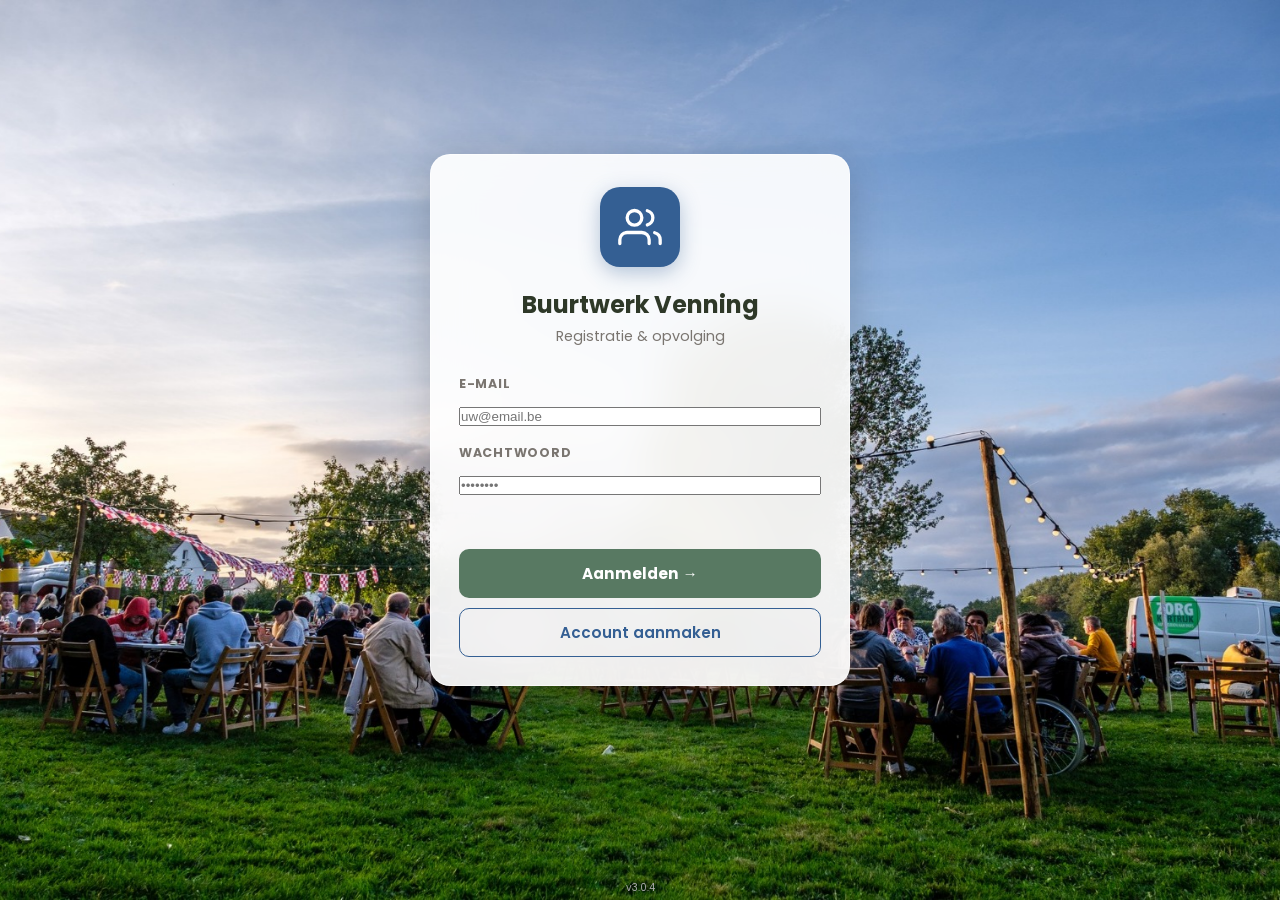
==== index.html @ 3f86feec "v3.0.4: recente acties module-subtitel correct Bugfix renderColStart: module-kaarten toonden ten onr" ====
<!DOCTYPE html>
<html lang="nl">
<head>
<meta charset="UTF-8">
<meta name="viewport" content="width=device-width, initial-scale=1.0, maximum-scale=1.0, user-scalable=no">
<meta name="mobile-web-app-capable" content="yes">
<meta name="apple-mobile-web-app-capable" content="yes">
<meta name="apple-mobile-web-app-status-bar-style" content="black-translucent">
<meta name="apple-mobile-web-app-title" content="Buurtwerk">
<meta name="theme-color" content="#4a7c59">
<meta http-equiv="Pragma" content="no-cache">
<meta http-equiv="Cache-Control" content="no-cache, no-store, must-revalidate">
<meta http-equiv="Expires" content="0">
<title>Buurtwerk Venning</title>
<link href="https://fonts.googleapis.com/css2?family=Poppins:wght@300;400;500;600;700;800&display=swap" rel="stylesheet">
<script src="https://unpkg.com/lucide@latest/dist/umd/lucide.min.js"></script>
<link rel="manifest" href="manifest.json">
<link rel="icon" type="image/svg+xml" href="icon.svg">
<link rel="apple-touch-icon" sizes="180x180" href="icon.svg">
<link rel="stylesheet" href="style.css?v=3.0.4">
<script src="https://cdnjs.cloudflare.com/ajax/libs/jspdf/2.5.1/jspdf.umd.min.js"></script>
<script src="https://cdnjs.cloudflare.com/ajax/libs/html2canvas/1.4.1/html2canvas.min.js"></script>
<script src="https://unpkg.com/xlsx/dist/xlsx.full.min.js"></script>
<!-- Firebase -->
<script src="https://www.gstatic.com/firebasejs/9.22.2/firebase-app-compat.js"></script>
<script src="https://www.gstatic.com/firebasejs/9.22.2/firebase-auth-compat.js"></script>
<script src="https://www.gstatic.com/firebasejs/9.22.2/firebase-firestore-compat.js"></script>
<script src="https://www.gstatic.com/firebasejs/9.22.2/firebase-storage-compat.js"></script>
</head>
<body>

<div class="bg-foto" aria-hidden="true"></div>

<!-- ══════════════════════════════════════════
     TOAST
══════════════════════════════════════════ -->
<div class="toast" id="toast"></div>

<!-- LIGHTBOX -->
<div id="lightbox" onclick="App.closeLightbox()" style="display:none;position:fixed;inset:0;background:rgba(0,0,0,0.88);z-index:9999;align-items:center;justify-content:center;cursor:zoom-out;padding:16px">
  <img id="lightbox-img" src="" alt="Bewijs" style="max-width:94vw;max-height:90vh;border-radius:10px;box-shadow:0 8px 40px rgba(0,0,0,0.6);object-fit:contain">
  <button onclick="App.closeLightbox()" style="position:absolute;top:16px;right:20px;background:rgba(255,255,255,0.15);border:none;color:#fff;font-size:1.6rem;cursor:pointer;border-radius:50%;width:40px;height:40px;line-height:1">✕</button>
</div>

<!-- ══════════════════════════════════════════
     LOGIN PAGINA
══════════════════════════════════════════ -->
<div class="pagina actief" id="pg-login">
  <div class="login-wrap">
    <div class="login-kaart">
      <div class="login-logo-wrap">
        <svg xmlns="http://www.w3.org/2000/svg" width="44" height="44" viewBox="0 0 24 24" fill="none"
             stroke="currentColor" stroke-width="1.8" stroke-linecap="round" stroke-linejoin="round">
          <path d="M17 21v-2a4 4 0 0 0-4-4H5a4 4 0 0 0-4 4v2"/>
          <circle cx="9" cy="7" r="4"/>
          <path d="M23 21v-2a4 4 0 0 0-3-3.87"/>
          <path d="M16 3.13a4 4 0 0 1 0 7.75"/>
        </svg>
      </div>
      <h1>Buurtwerk Venning</h1>
      <p class="login-sub">Registratie &amp; opvolging</p>

      <div class="vraag login-veld" style="text-align:left">
        <div class="vraag-label">E-mail</div>
        <input type="email" id="login-email" placeholder="uw@email.be" autocomplete="email">
      </div>
      <div class="vraag login-veld" style="text-align:left">
        <div class="vraag-label">Wachtwoord</div>
        <input type="password" id="login-ww" placeholder="••••••••" autocomplete="current-password"
               onkeydown="if(event.key==='Enter') Auth.inloggen()">
      </div>
      <div id="login-fout" class="login-fout"></div>
      <button class="btn-volgende login-btn" onclick="Auth.inloggen()">Aanmelden →</button>
      <button class="login-btn-reg" onclick="Auth.registreren()">Account aanmaken</button>
    </div>
  </div>
</div>

<!-- ══════════════════════════════════════════
     1. STARTPAGINA
══════════════════════════════════════════ -->
<div class="pagina" id="pg-start">
  <div class="start-wrap">
    <div class="start-header">
      <img src="logo app/logo app.jpg" alt="Buurtwerk Venning" class="start-logo">
      <h1>Buurtwerk Venning</h1>
      <p>Registratie &amp; opvolging</p>
      <button class="uitlog-btn" onclick="Auth.uitloggen()">↩ Afmelden</button>
    </div>

    <div class="start-keuzes">
      <div class="start-kaart" onclick="App.nav('pg-individueel-start')">
        <div class="start-kaart-icon"><i data-lucide="user-plus"></i></div>
        <h2>Individueel</h2>
        <p>Persoon registreren of actie loggen</p>
      </div>
      <div class="start-kaart blauw" onclick="App.nav('pg-collectief-start')">
        <div class="start-kaart-icon"><i data-lucide="users"></i></div>
        <h2>Collectief</h2>
        <p>Collectieve actie &amp; modules</p>
      </div>
      <div class="start-kaart paars" onclick="App.nav('pg-jaarplan')">
        <div class="start-kaart-icon"><i data-lucide="bar-chart-2"></i></div>
        <h2>Rapporten</h2>
        <p>Overzichten &amp; beheer</p>
      </div>
      <div class="start-kaart oranje" onclick="App.nav('pg-dashboard')">
        <div class="start-kaart-icon"><i data-lucide="layout-dashboard"></i></div>
        <h2>Dashboard</h2>
        <p>Beleidsinzichten &amp; analyses</p>
      </div>
    </div>

    <div class="start-sectie-titel">Recente activiteiten</div>
    <div id="start-recente" style="max-height:60vh;overflow-y:auto;padding-right:4px"></div>
  </div>
</div>

<!-- ══════════════════════════════════════════
     2A. INDIVIDUEEL — START
══════════════════════════════════════════ -->
<div class="pagina" id="pg-individueel-start">
  <div class="start-wrap sectie-ind">
    <div class="start-header">
      <div class="start-icon"><i data-lucide="user-plus"></i></div>
      <h1>Individueel</h1>
      <p>Persoon of actie registreren</p>
    </div>

    <div class="start-keuzes" style="grid-template-columns:1fr 1fr;max-width:480px">
      <div class="start-kaart" onclick="App.nav('pg-persoon-wiz')">
        <div class="start-kaart-icon"><i data-lucide="user-plus"></i></div>
        <h2>Persoon</h2>
        <p>Nieuwe persoon registreren</p>
      </div>
      <div class="start-kaart" onclick="App.nav('pg-ind-actie-wiz')">
        <div class="start-kaart-icon"><i data-lucide="zap"></i></div>
        <h2>Actie</h2>
        <p>Individuele actie loggen</p>
      </div>
    </div>

    <div class="actie-rij">
      <button onclick="App.nav('pg-start')">← Terug</button>
    </div>

    <div class="start-sectie-titel" style="margin-top:32px">Recente personen en acties</div>
    <div id="ind-recente-personen"></div>
  </div>
</div>

<!-- ══════════════════════════════════════════
     2B. PERSOON REGISTREREN — WIZARD
══════════════════════════════════════════ -->
<div class="pagina" id="pg-persoon-wiz">
  <div class="wizard-wrap sectie-ind">
    <div class="terug-link">
      <button onclick="App.nav('pg-individueel-start')">← Individueel</button>
    </div>
    <div class="wiz-header">
      <div class="wiz-sectie-icon"><i data-lucide="user-plus"></i></div>
      <h1>Persoon registreren</h1>
      <p>Vul de gegevens in van de nieuwe persoon</p>
    </div>

    <!-- Stappen -->
    <div class="voortgang" id="per-voortgang">
      <div class="stap-indicator actief" id="per-stap-1">
        <div class="stap-cirkel">1</div>
        <div class="stap-naam">Basis</div>
      </div>
      <div class="stap-indicator" id="per-stap-2">
        <div class="stap-cirkel">2</div>
        <div class="stap-naam">Situatie</div>
      </div>
      <div class="stap-indicator" id="per-stap-3">
        <div class="stap-cirkel">3</div>
        <div class="stap-naam">Contact</div>
      </div>
    </div>

    <!-- Stap 1: Basisgegevens -->
    <div class="kaart" id="per-s1">
      <div class="kaart-titel">Basisgegevens</div>
      <div class="kaart-sub">Naam en adres van de persoon</div>

      <div class="vraag">
        <div class="vraag-label">Voornaam <span class="verplicht">*</span></div>
        <input type="text" id="per-voornaam" placeholder="Voornaam" autocapitalize="words">
      </div>
      <div class="vraag">
        <div class="vraag-label">Familienaam <span class="verplicht">*</span></div>
        <input type="text" id="per-familienaam" placeholder="Familienaam" autocapitalize="words">
      </div>
      <div class="vraag">
        <div class="vraag-label">Adres</div>
        <input type="text" id="per-adres" placeholder="Straat en huisnummer">
      </div>
      <div class="twee-kolommen">
        <div class="vraag">
          <div class="vraag-label">Postcode</div>
          <input type="text" id="per-postcode" placeholder="8500">
        </div>
        <div class="vraag">
          <div class="vraag-label">Gemeente</div>
          <input type="text" id="per-gemeente" placeholder="Kortrijk">
        </div>
      </div>

      <div class="vraag">
        <div class="vraag-label">Leeftijd</div>
        <div class="keuzes" id="per-leeftijd">
          <div class="keuze" onclick="App.enkeleKeuze(this,'per-leeftijd')">-18</div>
          <div class="keuze" onclick="App.enkeleKeuze(this,'per-leeftijd')">18-25</div>
          <div class="keuze" onclick="App.enkeleKeuze(this,'per-leeftijd')">26-40</div>
          <div class="keuze" onclick="App.enkeleKeuze(this,'per-leeftijd')">41-60</div>
          <div class="keuze" onclick="App.enkeleKeuze(this,'per-leeftijd')">61-80</div>
          <div class="keuze" onclick="App.enkeleKeuze(this,'per-leeftijd')">80+</div>
        </div>
      </div>

      <div class="navigatie">
        <span class="stap-teller">Stap 1 / 3</span>
        <button class="btn-volgende" onclick="App.perStap(2)">Verder →</button>
      </div>
    </div>

    <!-- Stap 2: Situatie -->
    <div class="kaart" id="per-s2" style="display:none">
      <div class="kaart-titel">Situatie</div>
      <div class="kaart-sub">Inkomen en woonsituatie</div>

      <div class="vraag">
        <div class="vraag-label">Inkomen</div>
        <div class="keuzes" id="per-inkomen">
          <div class="keuze" onclick="App.toggle(this)">Niet gekend</div>
          <div class="keuze" onclick="App.toggle(this)">Leefloon</div>
          <div class="keuze" onclick="App.toggle(this)">Geen inkomen</div>
          <div class="keuze" onclick="App.toggle(this)">Invaliditeit</div>
          <div class="keuze" onclick="App.toggle(this)">Werkloosheid</div>
          <div class="keuze" onclick="App.toggle(this)">Pensioen</div>
          <div class="keuze" onclick="App.toggle(this)">Arbeid</div>
          <div class="keuze" onclick="App.toggle(this)">Budgetbegeleiding</div>
        </div>
      </div>

      <div class="vraag">
        <div class="vraag-label">Huisvesting</div>
        <div class="keuzes" id="per-woon">
          <div class="keuze" onclick="App.toggle(this)">Dak/Thuisloos</div>
          <div class="keuze" onclick="App.toggle(this)">Woont bij ouders</div>
          <div class="keuze" onclick="App.toggle(this)">Huurt woning</div>
          <div class="keuze" onclick="App.toggle(this)">Huurt sociale woning</div>
          <div class="keuze" onclick="App.toggle(this)">Heeft woning</div>
          <div class="keuze" onclick="App.toggle(this)">Begeleid wonen</div>
          <div class="keuze" onclick="App.toggle(this)">Housing First</div>
          <div class="keuze" onclick="App.toggle(this)">Kracht.Wonen</div>
          <div class="keuze" onclick="App.toggle(this)">RCK</div>
          <div class="keuze" onclick="App.toggle(this)">Niet gekend</div>
        </div>
      </div>

      <div class="vraag">
        <div class="vraag-label">Woonsituatie</div>
        <div class="keuzes" id="per-woonsituatie">
          <div class="keuze" onclick="App.enkeleKeuze(this,'per-woonsituatie')">Alleenstaand</div>
          <div class="keuze" onclick="App.enkeleKeuze(this,'per-woonsituatie')">Samen</div>
          <div class="keuze" onclick="App.enkeleKeuze(this,'per-woonsituatie')">Gezin</div>
          <div class="keuze" onclick="App.enkeleKeuze(this,'per-woonsituatie')">Alleenstaand met kinderen</div>
        </div>
      </div>

      <div class="navigatie">
        <button class="btn-terug" onclick="App.perStap(1)">← Terug</button>
        <button class="btn-volgende" onclick="App.perStap(3)">Verder →</button>
      </div>
    </div>

    <!-- Stap 3: Contact -->
    <div class="kaart" id="per-s3" style="display:none">
      <div class="kaart-titel">Contact &amp; kennis</div>
      <div class="kaart-sub">Hoe is de persoon gekend?</div>

      <div class="vraag">
        <div class="vraag-label">Eerste contact</div>
        <div class="keuzes" id="per-eerste">
          <div class="keuze" onclick="App.enkeleKeuze(this,'per-eerste')">Vindplaatsgericht</div>
          <div class="keuze" onclick="App.enkeleKeuze(this,'per-eerste')">Via netwerk gast</div>
          <div class="keuze" onclick="App.enkeleKeuze(this,'per-eerste')">Via collega's</div>
          <div class="keuze" onclick="App.enkeleKeuze(this,'per-eerste')">Zelfaanmelding</div>
          <div class="keuze" onclick="App.enkeleKeuze(this,'per-eerste')">Via externe organisatie</div>
          <div class="keuze" onclick="App.enkeleKeuze(this,'per-eerste')">Geen idee meer</div>
        </div>
      </div>

      <div class="vraag">
        <div class="vraag-label">Type (meerdere mogelijk)</div>
        <div class="keuzes" id="per-type">
          <div class="keuze" onclick="App.toggle(this)">Sleutelfiguur</div>
          <div class="keuze" onclick="App.toggle(this)">Hulpvrager</div>
          <div class="keuze" onclick="App.toggle(this)">Vrijwilliger</div>
        </div>
      </div>

      <div class="vraag">
        <div class="vraag-label">Gekend bij</div>
        <div class="keuzes" id="per-gekend-bij">
          <div class="keuze" onclick="App.toggle(this)">MW</div>
          <div class="keuze" onclick="App.toggle(this)">SHW</div>
          <div class="keuze" onclick="App.toggle(this)">Woonzorg</div>
          <div class="keuze" onclick="App.toggle(this)">Brugfiguur</div>
        </div>
      </div>

      <div class="vraag">
        <div class="vraag-label">Notitie (optioneel)</div>
        <textarea id="per-notitie" placeholder="Extra opmerkingen…" autocapitalize="sentences"></textarea>
      </div>

      <div class="navigatie">
        <button class="btn-terug" onclick="App.perStap(2)">← Terug</button>
        <button class="btn-volgende opslaan" onclick="App.slaPerOp()">Opslaan ✓</button>
      </div>
    </div>
  </div>
</div>

<!-- ══════════════════════════════════════════
     2C. INDIVIDUELE ACTIE — WIZARD
══════════════════════════════════════════ -->
<div class="pagina" id="pg-ind-actie-wiz">
  <div class="wizard-wrap sectie-ind">
    <div class="terug-link">
      <button onclick="App.nav('pg-individueel-start')">← Individueel</button>
    </div>
    <div class="wiz-header">
      <div class="wiz-sectie-icon"><i data-lucide="user-plus"></i></div>
      <h1>Individuele actie</h1>
      <p>Log een contact of actie met een bewoner</p>
    </div>

    <div class="voortgang">
      <div class="stap-indicator actief" id="ia-stap-1">
        <div class="stap-cirkel">1</div>
        <div class="stap-naam">Persoon</div>
      </div>
      <div class="stap-indicator" id="ia-stap-2">
        <div class="stap-cirkel">2</div>
        <div class="stap-naam">Context</div>
      </div>
      <div class="stap-indicator" id="ia-stap-3">
        <div class="stap-cirkel">3</div>
        <div class="stap-naam">Methodiek</div>
      </div>
    </div>

    <!-- Stap 1: Persoon zoeken -->
    <div class="kaart" id="ia-s1">
      <div class="kaart-titel">Persoon selecteren</div>
      <div class="kaart-sub">Zoek de bewoner op naam</div>

      <div class="vraag">
        <div class="vraag-label">Zoek op naam</div>
        <div class="zoek-wrap">
          <span class="zoek-icon">🔍</span>
          <input type="text" id="ia-zoek" placeholder="Voornaam of familienaam…" oninput="App.zoekPersoon()" autocomplete="off">
        </div>
      </div>
      <div id="ia-zoek-resultaten"></div>
      <div id="ia-gekozen-persoon" style="display:none;margin-top:8px;padding:12px;background:var(--groen-licht);border-radius:10px;font-weight:700;color:var(--groen)"></div>

      <div style="margin-top:16px">
        <button class="toevoeg-btn" onclick="App.nav('pg-persoon-wiz')">➕ Nieuwe persoon registreren</button>
      </div>

      <div class="navigatie">
        <span class="stap-teller">Stap 1 / 3</span>
        <button class="btn-volgende blauw" onclick="App.iaStap(2)">Verder →</button>
      </div>
    </div>

    <!-- Stap 2: Context -->
    <div class="kaart" id="ia-s2" style="display:none">
      <div class="kaart-titel">Context</div>
      <div class="kaart-sub">Wanneer en waar vond het contact plaats?</div>

      <div class="vraag">
        <div class="vraag-label">Maand <span class="verplicht">*</span></div>
        <div class="keuzes" id="ia-maand">
          <div class="keuze" onclick="App.enkeleKeuze(this,'ia-maand')">Januari</div>
          <div class="keuze" onclick="App.enkeleKeuze(this,'ia-maand')">Februari</div>
          <div class="keuze" onclick="App.enkeleKeuze(this,'ia-maand')">Maart</div>
          <div class="keuze" onclick="App.enkeleKeuze(this,'ia-maand')">April</div>
          <div class="keuze" onclick="App.enkeleKeuze(this,'ia-maand')">Mei</div>
          <div class="keuze" onclick="App.enkeleKeuze(this,'ia-maand')">Juni</div>
          <div class="keuze" onclick="App.enkeleKeuze(this,'ia-maand')">Juli</div>
          <div class="keuze" onclick="App.enkeleKeuze(this,'ia-maand')">Augustus</div>
          <div class="keuze" onclick="App.enkeleKeuze(this,'ia-maand')">September</div>
          <div class="keuze" onclick="App.enkeleKeuze(this,'ia-maand')">Oktober</div>
          <div class="keuze" onclick="App.enkeleKeuze(this,'ia-maand')">November</div>
          <div class="keuze" onclick="App.enkeleKeuze(this,'ia-maand')">December</div>
        </div>
      </div>

      <div class="vraag">
        <div class="vraag-label">Jaar <span class="verplicht">*</span></div>
        <input type="number" id="ia-jaar" min="2020" max="2099" style="max-width:120px">
        <script>document.getElementById('ia-jaar').value = new Date().getFullYear();</script>
      </div>

      <div class="navigatie">
        <button class="btn-terug" onclick="App.iaStap(1)">← Terug</button>
        <button class="btn-volgende blauw" onclick="App.iaStap(3)">Verder →</button>
      </div>
    </div>

    <!-- Stap 3: Methodiek -->
    <div class="kaart" id="ia-s3" style="display:none">
      <div class="kaart-titel">Methodiek &amp; opvolging</div>
      <div class="kaart-sub">Wat werd gedaan en wat zijn de vervolgstappen?</div>

      <div class="vraag">
        <div class="vraag-label">Levensdomein</div>
        <div class="keuzes" id="ia-leven">

          <div class="keuze" onclick="App.toggle(this)">Financiën</div>
          <div class="keuze" onclick="App.toggle(this)">Juridisch</div>
          <div class="keuze" onclick="App.toggle(this)">Huisvesting</div>
          <div class="keuze" onclick="App.toggle(this)">Vrije tijd</div>
          <div class="keuze" onclick="App.toggle(this)">Fysieke gezondheid</div>
          <div class="keuze" onclick="App.toggle(this)">Tewerkstelling/opleiding</div>
          <div class="keuze" onclick="App.toggle(this)">Verslaving</div>
          <div class="keuze" onclick="App.toggle(this)">Psychisch welzijn</div>
          <div class="keuze" onclick="App.toggle(this)">Relationeel</div>
          <div class="keuze" onclick="App.toggle(this)">Sociaal-emotioneel</div>
          <div class="keuze" onclick="App.toggle(this)">Leefomgeving</div>
          <div class="keuze" onclick="App.toggle(this)">Andere</div>
        </div>
      </div>

      <div class="vraag">
        <div class="vraag-label">Vindplaats</div>
        <div class="keuzes" id="ia-vindplaats">
          <div class="keuze" onclick="App.toggle(this)">Bureau</div>
          <div class="keuze" onclick="App.toggle(this)">Horeca en Handel</div>
          <div class="keuze" onclick="App.toggle(this)">Publieke ruimte</div>
          <div class="keuze" onclick="App.toggle(this)">Sociaal ontmoetingspunt</div>
          <div class="keuze" onclick="App.toggle(this)">Thuis bij gast</div>
          <div class="keuze" onclick="App.toggle(this)">Thuis bij anderen</div>
          <div class="keuze" onclick="App.toggle(this)">Online/Telefoon</div>
          <div class="keuze" onclick="App.toggle(this)">Eigen organisatie</div>
          <div class="keuze" onclick="App.toggle(this)">Andere organisatie</div>
        </div>
      </div>

      <div class="vraag">
        <div class="vraag-label">Actie</div>
        <div class="keuzes" id="ia-methodiek">
          <div class="keuze" onclick="App.toggle(this)">Informeren</div>
          <div class="keuze" onclick="App.toggle(this)">Toeleiding</div>
          <div class="keuze" onclick="App.toggle(this)">Praktische begeleiding</div>
          <div class="keuze" onclick="App.toggle(this)">Probleemoplossend werken</div>
          <div class="keuze" onclick="App.toggle(this)">Begeleiding</div>
          <div class="keuze" onclick="App.toggle(this)">Actief luisteren</div>
          <div class="keuze" onclick="App.toggle(this)">Bemiddeling</div>
        </div>
      </div>

      <div class="vraag">
        <div class="vraag-label">Extra info (optioneel)</div>
        <textarea id="ia-extra" placeholder="Extra opmerkingen…" autocapitalize="sentences"></textarea>
      </div>

      <div class="vraag">
        <div class="vraag-label">Toegeleid naar</div>
        <div class="keuzes" id="ia-toeleiding">
          <div class="keuze" onclick="App.toggle(this)">OCMW</div>
          <div class="keuze" onclick="App.toggle(this)">CAW</div>
          <div class="keuze" onclick="App.toggle(this)">Justitie</div>
          <div class="keuze" onclick="App.toggle(this)">Ziekenhuis</div>
          <div class="keuze" onclick="App.toggle(this)">VDAB</div>
          <div class="keuze" onclick="App.toggle(this)">Sociaal-artistiek project</div>
          <div class="keuze" onclick="App.toggle(this)">MSOC</div>
          <div class="keuze" onclick="App.toggle(this)">Huisarts/Psycholoog</div>
          <div class="keuze" onclick="App.toggle(this)">Advocaat</div>
          <div class="keuze" onclick="App.toggle(this)">Stadsdiensten</div>
          <div class="keuze" onclick="App.toggle(this)">Aanbod vrije tijd</div>
          <div class="keuze" onclick="App.toggle(this)">Housing First</div>
          <div class="keuze" onclick="App.toggle(this)">Kracht.Wonen</div>
          <div class="keuze" onclick="App.toggle(this)">RCK</div>
          <div class="keuze" onclick="App.toggle(this)">Huurdersbond</div>
          <div class="keuze" onclick="App.toggle(this)">Andere</div>
        </div>
      </div>

      <div class="vraag">
        <div class="vraag-label">Tijd besteed</div>
        <div class="keuzes" id="ia-tijd">
          <div class="keuze" onclick="App.enkeleKeuze(this,'ia-tijd')">5 min</div>
          <div class="keuze" onclick="App.enkeleKeuze(this,'ia-tijd')">15 min</div>
          <div class="keuze" onclick="App.enkeleKeuze(this,'ia-tijd')">30 min</div>
          <div class="keuze" onclick="App.enkeleKeuze(this,'ia-tijd')">1 uur</div>
          <div class="keuze" onclick="App.enkeleKeuze(this,'ia-tijd')">1u30</div>
          <div class="keuze" onclick="App.enkeleKeuze(this,'ia-tijd')">2 uur</div>
          <div class="keuze" onclick="App.enkeleKeuze(this,'ia-tijd')">3 uur</div>
          <div class="keuze" onclick="App.enkeleKeuze(this,'ia-tijd')">4 uur</div>
        </div>
      </div>

      <div class="navigatie">
        <button class="btn-terug" onclick="App.iaStap(2)">← Terug</button>
        <button class="btn-volgende opslaan" onclick="App.slaIaOp()">Opslaan ✓</button>
      </div>
    </div>
  </div>
</div>

<!-- ══════════════════════════════════════════
     3A. COLLECTIEF — START
══════════════════════════════════════════ -->
<div class="pagina" id="pg-collectief-start">
  <div class="start-wrap sectie-col">
    <div class="start-header">
      <div class="start-icon"><i data-lucide="users"></i></div>
      <h1>Collectief</h1>
      <p>Collectieve acties en modules</p>
    </div>

    <div class="start-keuzes" style="grid-template-columns:1fr 1fr;max-width:480px">
      <div class="start-kaart blauw" onclick="App.startNieuweCollActie()">
        <div class="start-kaart-icon"><i data-lucide="plus-circle"></i></div>
        <h2>Nieuwe actie</h2>
        <p>Start een nieuwe collectieve actie</p>
      </div>
      <div class="start-kaart blauw" onclick="App.nav('pg-collectief-module')">
        <div class="start-kaart-icon"><i data-lucide="link-2"></i></div>
        <h2>Module toevoegen</h2>
        <p>Logistiek, Overleg of Activiteit</p>
      </div>
    </div>

    <div class="actie-rij">
      <button onclick="App.nav('pg-start')">← Terug</button>
    </div>

    <div class="start-sectie-titel" style="margin-top:32px">Recente acties</div>
    <div id="col-recente"></div>
  </div>
</div>

<!-- ══════════════════════════════════════════
     3B. COLLECTIEVE ACTIE — WIZARD
══════════════════════════════════════════ -->
<div class="pagina" id="pg-col-actie-wiz">
  <div class="wizard-wrap sectie-col">
    <div class="terug-link">
      <button onclick="App.nav('pg-collectief-start')">← Collectief</button>
    </div>
    <div class="wiz-header">
      <div class="wiz-sectie-icon"><i data-lucide="users"></i></div>
      <h1>Collectieve actie</h1>
      <p>Registreer een nieuwe collectieve actie</p>
    </div>

    <div class="voortgang">
      <div class="stap-indicator actief" id="ca-stap-1">
        <div class="stap-cirkel">1</div>
        <div class="stap-naam">Basis</div>
      </div>
      <div class="stap-indicator" id="ca-stap-2">
        <div class="stap-cirkel">2</div>
        <div class="stap-naam">Bereik</div>
      </div>
      <div class="stap-indicator" id="ca-stap-3">
        <div class="stap-cirkel">3</div>
        <div class="stap-naam">Details</div>
      </div>
    </div>

    <!-- Stap 1: Basis -->
    <div class="kaart" id="ca-s1">
      <div class="kaart-titel">Basisgegevens actie</div>
      <div class="kaart-sub">Wat voor actie is dit?</div>

      <div class="vraag">
        <div class="vraag-label">Maand <span class="verplicht">*</span></div>
        <div class="keuzes" id="ca-maand">
          <div class="keuze" onclick="App.enkeleKeuze(this,'ca-maand')">Januari</div>
          <div class="keuze" onclick="App.enkeleKeuze(this,'ca-maand')">Februari</div>
          <div class="keuze" onclick="App.enkeleKeuze(this,'ca-maand')">Maart</div>
          <div class="keuze" onclick="App.enkeleKeuze(this,'ca-maand')">April</div>
          <div class="keuze" onclick="App.enkeleKeuze(this,'ca-maand')">Mei</div>
          <div class="keuze" onclick="App.enkeleKeuze(this,'ca-maand')">Juni</div>
          <div class="keuze" onclick="App.enkeleKeuze(this,'ca-maand')">Juli</div>
          <div class="keuze" onclick="App.enkeleKeuze(this,'ca-maand')">Augustus</div>
          <div class="keuze" onclick="App.enkeleKeuze(this,'ca-maand')">September</div>
          <div class="keuze" onclick="App.enkeleKeuze(this,'ca-maand')">Oktober</div>
          <div class="keuze" onclick="App.enkeleKeuze(this,'ca-maand')">November</div>
          <div class="keuze" onclick="App.enkeleKeuze(this,'ca-maand')">December</div>
        </div>
      </div>

      <div class="vraag">
        <div class="vraag-label">Jaartal <span class="verplicht">*</span></div>
        <input type="number" id="ca-jaar" min="2020" max="2099" style="max-width:120px">
        <script>document.getElementById('ca-jaar').value = new Date().getFullYear();</script>
      </div>

      <div class="vraag">
        <div class="vraag-label">Naam van de actie <span class="verplicht">*</span></div>
        <input type="text" id="ca-naam" placeholder="Bijv. Buurtbarbecue Venning 2024" autocapitalize="sentences">
        <div id="ca-naam-suggesties" style="margin-top:8px"></div>
      </div>

      <div class="navigatie">
        <span class="stap-teller">Stap 1 / 3</span>
        <button class="btn-volgende blauw" onclick="App.caStap(2)">Verder →</button>
      </div>
    </div>

    <!-- Stap 2: Bereik -->
    <div class="kaart" id="ca-s2" style="display:none">
      <div class="kaart-titel">Bereik</div>
      <div class="kaart-sub">Hoeveel personen werden bereikt?</div>

      <div class="vraag">
        <div class="vraag-label">Totaal (bewoners + vrijwilligers)</div>
        <div class="teller-wrap">
          <input class="teller-inp" type="number" id="ca-totaal" value="0" min="0" readonly style="background:var(--bg);cursor:default">
        </div>
      </div>

      <div class="twee-kolommen">
        <div class="vraag">
          <div class="vraag-label">Aantal bewoners</div>
          <div class="teller-wrap">
            <button class="teller-btn" onclick="App.teller('ca-bewoners',-1)">−</button>
            <input class="teller-inp" type="number" id="ca-bewoners" value="0" min="0" onchange="App.updateTotaal()">
            <button class="teller-btn" onclick="App.teller('ca-bewoners',1)">+</button>
          </div>
        </div>
        <div class="vraag">
          <div class="vraag-label">Waarvan nieuw</div>
          <div class="teller-wrap">
            <button class="teller-btn" onclick="App.teller('ca-nieuw',-1)">−</button>
            <input class="teller-inp" type="number" id="ca-nieuw" value="0" min="0">
            <button class="teller-btn" onclick="App.teller('ca-nieuw',1)">+</button>
          </div>
        </div>
      </div>

      <div class="vraag">
        <div class="vraag-label">Aantal vrijwilligers</div>
        <div class="teller-wrap">
          <button class="teller-btn" onclick="App.teller('ca-vrijw',-1)">−</button>
          <input class="teller-inp" type="number" id="ca-vrijw" value="0" min="0" onchange="App.updateVrijwNames();App.updateTotaal()">
          <button class="teller-btn" onclick="App.teller('ca-vrijw',1)">+</button>
        </div>
      </div>
      <div id="ca-vrijw-namen" style="margin-top:12px"></div>

      <div class="vraag" style="margin-top:16px">
        <div class="vraag-label">Naam partner (optioneel)</div>
        <input type="text" id="ca-partner" placeholder="Naam van de partnerorganisatie" autocapitalize="words">
      </div>

      <div class="navigatie">
        <button class="btn-terug" onclick="App.caStap(1)">← Terug</button>
        <button class="btn-volgende blauw" onclick="App.caStap(3)">Verder →</button>
      </div>
    </div>

    <!-- Stap 3: Details -->
    <div class="kaart" id="ca-s3" style="display:none">
      <div class="kaart-titel">Cluster &amp; Thema</div>
      <div class="kaart-sub">Categoriseer de actie verder</div>

      <div class="vraag">
        <div class="vraag-label">Cluster (rol)</div>
        <div class="keuzes" id="ca-cluster">
          <div class="keuze" onclick="App.toggle(this)">Deelnemer/partner van georganiseerde ontmoeting</div>
          <div class="keuze" onclick="App.toggle(this)">Deur aan deur</div>
          <div class="keuze" onclick="App.toggle(this)">Huisbezoek</div>
          <div class="keuze" onclick="App.toggle(this)">Overleg/afstemming partner</div>
          <div class="keuze" onclick="App.toggle(this)">Presentie</div>
          <div class="keuze" onclick="App.toggle(this)">Trekker/facilitator van georganiseerde ontmoeting</div>
          <div class="keuze" onclick="App.toggle(this)">Andere</div>
        </div>
      </div>

      <div class="vraag">
        <div class="vraag-label">Thema</div>
        <div class="keuzes" id="ca-thema">
          <div class="keuze" onclick="App.toggle(this)">Communicatie</div>
          <div class="keuze" onclick="App.toggle(this)">Diversiteit</div>
          <div class="keuze" onclick="App.toggle(this)">Financieel/inkomen</div>
          <div class="keuze" onclick="App.toggle(this)">Gezondheid</div>
          <div class="keuze" onclick="App.toggle(this)">Huiswerkbegeleiding</div>
          <div class="keuze" onclick="App.toggle(this)">Inschrijving</div>
          <div class="keuze" onclick="App.toggle(this)">Ontmoeting</div>
          <div class="keuze" onclick="App.toggle(this)">Opleiding</div>
          <div class="keuze" onclick="App.toggle(this)">Praktisch</div>
          <div class="keuze" onclick="App.toggle(this)">Psychosociaal</div>
          <div class="keuze" onclick="App.toggle(this)">Vrije tijd</div>
          <div class="keuze" onclick="App.toggle(this)">Andere</div>
        </div>
      </div>

      <div class="vraag">
        <div class="vraag-label">Extra info</div>
        <div class="keuzes" id="ca-type">
          <div class="keuze" onclick="App.toggle(this)">Bewoners activering</div>
          <div class="keuze" onclick="App.toggle(this)">Inkoop en voorbereiding</div>
          <div class="keuze" onclick="App.toggle(this)">Logistieke opbouw</div>
          <div class="keuze" onclick="App.toggle(this)">Logistieke afbouw</div>
          <div class="keuze" onclick="App.toggle(this)">Activiteit ondersteunen</div>
          <div class="keuze" onclick="App.toggle(this)">Activiteit coördineren</div>
          <div class="keuze" onclick="App.toggle(this)">Overleg</div>
          <div class="keuze" onclick="App.toggle(this)">Buurtverkenning en signalering</div>
          <div class="keuze" onclick="App.toggle(this)">Presentiebezoek</div>
        </div>
      </div>

      <div class="vraag">
        <div class="vraag-label">Buurt</div>
        <input type="text" id="ca-buurt" value="centrum 2: venning">
      </div>

      <div class="vraag">
        <div class="vraag-label">Duur</div>
        <div class="keuzes" id="ca-duur">
          <div class="keuze" onclick="App.enkeleKeuze(this,'ca-duur')">15 min</div>
          <div class="keuze" onclick="App.enkeleKeuze(this,'ca-duur')">30 min</div>
          <div class="keuze" onclick="App.enkeleKeuze(this,'ca-duur')">45 min</div>
          <div class="keuze" onclick="App.enkeleKeuze(this,'ca-duur')">1 uur</div>
          <div class="keuze" onclick="App.enkeleKeuze(this,'ca-duur')">1u30</div>
          <div class="keuze" onclick="App.enkeleKeuze(this,'ca-duur')">2 uur</div>
          <div class="keuze" onclick="App.enkeleKeuze(this,'ca-duur')">3 uur</div>
          <div class="keuze" onclick="App.enkeleKeuze(this,'ca-duur')">4 uur</div>
          <div class="keuze" onclick="App.enkeleKeuze(this,'ca-duur')">5 uur</div>
          <div class="keuze" onclick="App.enkeleKeuze(this,'ca-duur')">6 uur</div>
          <div class="keuze" onclick="App.enkeleKeuze(this,'ca-duur')">7 uur</div>
          <div class="keuze" onclick="App.enkeleKeuze(this,'ca-duur')">8 uur</div>
        </div>
      </div>

      <div class="navigatie">
        <button class="btn-terug" onclick="App.caStap(2)">← Terug</button>
        <button class="btn-volgende opslaan blauw" onclick="App.slaCaOp()">Opslaan ✓</button>
      </div>
    </div>
  </div>
</div>

<!-- ══════════════════════════════════════════
     3C. MODULE KIEZEN
══════════════════════════════════════════ -->
<div class="pagina" id="pg-collectief-module">
  <div class="start-wrap sectie-col">
    <div class="start-header">
      <div class="start-icon"><i data-lucide="users"></i></div>
      <h1>Module toevoegen</h1>
      <p>Voeg een vervolg toe aan een bestaande actie</p>
    </div>

    <div class="vraag" style="max-width:480px;width:100%;margin-bottom:20px">
      <div class="vraag-label">Kies de actie</div>
      <select id="mod-actie-keuze" onchange="App.selecteerModActie(this.value)">
        <option value="">— Selecteer een actie —</option>
      </select>
    </div>

    <div class="start-keuzes" style="grid-template-columns:1fr 1fr 1fr;max-width:600px">
      <div class="start-kaart paars" onclick="App.startModule('Logistiek')">
        <div class="start-kaart-icon">🔧</div>
        <h2>Logistiek</h2>
        <p>Follow-up en kosten</p>
      </div>
      <div class="start-kaart blauw" onclick="App.startModule('Overleg')">
        <div class="start-kaart-icon">🗣</div>
        <h2>Overleg</h2>
        <p>Overlegmoment</p>
      </div>
      <div class="start-kaart" onclick="App.startModule('Activiteit')">
        <div class="start-kaart-icon">🎉</div>
        <h2>Activiteit</h2>
        <p>Buurtactiviteit</p>
      </div>
    </div>

    <div class="actie-rij" style="margin-top:20px">
      <button onclick="App.nav('pg-collectief-start')">← Terug</button>
    </div>
  </div>
</div>

<!-- ══════════════════════════════════════════
     3D. LOGISTIEK MODULE
══════════════════════════════════════════ -->
<div class="pagina" id="pg-mod-logistiek">
  <div class="wizard-wrap sectie-col">
    <div class="terug-link">
      <button onclick="App.nav('pg-collectief-module')">← Terug</button>
    </div>
    <div class="wiz-header">
      <div class="wiz-sectie-icon"><i data-lucide="users"></i></div>
      <h1>Logistiek &amp; Follow-up</h1>
      <p id="log-actienaam-lbl">—</p>
    </div>
    <div class="kaart">
      <div class="kaart-titel">Logistiek record</div>
      <div class="kaart-sub">Datum, type en kosten</div>

      <div class="vraag">
        <div class="vraag-label">Datum</div>
        <input type="date" id="log-datum">
      </div>

      <div class="vraag">
        <div class="vraag-label">Type uitleg</div>
        <div class="keuzes" id="log-type">
          <div class="keuze" onclick="App.toggle(this)">Flyeren</div>
          <div class="keuze" onclick="App.toggle(this)">Boodschappen</div>
          <div class="keuze" onclick="App.toggle(this)">Materiaal ophalen</div>
          <div class="keuze" onclick="App.toggle(this)">Materiaal terugbrengen</div>
          <div class="keuze" onclick="App.toggle(this)">Stockbeheer buurthuis</div>
          <div class="keuze" onclick="App.toggle(this)">Opkuis</div>
          <div class="keuze" onclick="App.toggle(this)">Ondersteunen vrijwilliger</div>
        </div>
      </div>

      <div class="vraag">
        <div class="vraag-label">Uitgaven</div>
        <div id="log-uitgaven-lijst"></div>
        <button class="toevoeg-btn" onclick="App.voegUitgaveToe('log')">+ Uitgave toevoegen</button>
      </div>

      <div class="vraag">
        <div class="vraag-label">Signalen?</div>
        <div class="keuzes" id="log-signalen">
          <div class="keuze" onclick="App.enkeleKeuze(this,'log-signalen');App.toggleSignalen('log',false)">Nee</div>
          <div class="keuze" onclick="App.enkeleKeuze(this,'log-signalen');App.toggleSignalen('log',true)">Ja</div>
        </div>
      </div>
      <div id="log-signaal-types" style="display:none" class="vraag">
        <div class="vraag-label">Type signaal</div>
        <div class="keuzes" id="log-sig-types">
          <div class="keuze" onclick="App.toggle(this)">Overlast</div>
          <div class="keuze" onclick="App.toggle(this)">Financiën</div>
          <div class="keuze" onclick="App.toggle(this)">Huisvesting</div>
          <div class="keuze" onclick="App.toggle(this)">Juridisch</div>
          <div class="keuze" onclick="App.toggle(this)">Vrije tijd</div>
          <div class="keuze" onclick="App.toggle(this)">Fysieke gezondheid</div>
          <div class="keuze" onclick="App.toggle(this)">Mentale gezondheid</div>
          <div class="keuze" onclick="App.toggle(this)">Tewerkstelling/opleiding</div>
          <div class="keuze" onclick="App.toggle(this)">Verslaving</div>
          <div class="keuze" onclick="App.toggle(this)">Relationeel</div>
          <div class="keuze" onclick="App.toggle(this)">SW+</div>
        </div>
      </div>

      <div class="vraag">
        <div class="vraag-label">Notitie (optioneel)</div>
        <textarea id="log-notitie" placeholder="Extra opmerkingen…" autocapitalize="sentences"></textarea>
      </div>

      <div class="vraag">
        <div class="vraag-label">Foto/Bewijs toevoegen</div>
        <label style="cursor:pointer;display:inline-flex;align-items:center;gap:6px;padding:8px 14px;background:var(--groen);color:#fff;border-radius:8px;font-size:0.85rem;font-weight:600">
          📷 Camera
          <input type="file" accept="image/*" capture="environment" style="display:none" onchange="App._uploadModuleFoto('log',this)">
        </label>
        <label style="cursor:pointer;display:inline-flex;align-items:center;gap:6px;padding:8px 14px;background:var(--blauw);color:#fff;border-radius:8px;font-size:0.85rem;font-weight:600;margin-left:8px">
          📁 Kies uit galerij
          <input type="file" accept="image/*" style="display:none" onchange="App._uploadModuleFoto('log',this)">
        </label>
        <span id="log-foto-preview" style="display:none;margin-left:10px;align-items:center;gap:4px"></span>
      </div>

      <div class="navigatie">
        <button class="btn-terug" onclick="App.nav('pg-collectief-module')">← Annuleren</button>
        <button class="btn-volgende opslaan paars" onclick="App.slaLogOp()">Opslaan ✓</button>
      </div>
    </div>
  </div>
</div>

<!-- ══════════════════════════════════════════
     3E. OVERLEG MODULE
══════════════════════════════════════════ -->
<div class="pagina" id="pg-mod-overleg">
  <div class="wizard-wrap sectie-col">
    <div class="terug-link">
      <button onclick="App.nav('pg-collectief-module')">← Terug</button>
    </div>
    <div class="wiz-header">
      <div class="wiz-sectie-icon"><i data-lucide="users"></i></div>
      <h1>Overleg</h1>
      <p id="ov-actienaam-lbl">—</p>
    </div>
    <div class="kaart">
      <div class="kaart-titel">Overlegmoment</div>
      <div class="kaart-sub">Datum en signalen</div>

      <div class="vraag">
        <div class="vraag-label">Datum</div>
        <input type="date" id="ov-datum">
      </div>

      <div class="vraag">
        <div class="vraag-label">Signalen?</div>
        <div class="keuzes" id="ov-signalen">
          <div class="keuze" onclick="App.enkeleKeuze(this,'ov-signalen');App.toggleSignalen('ov',false)">Nee</div>
          <div class="keuze" onclick="App.enkeleKeuze(this,'ov-signalen');App.toggleSignalen('ov',true)">Ja</div>
        </div>
      </div>
      <div id="ov-signaal-types" style="display:none" class="vraag">
        <div class="vraag-label">Type signaal</div>
        <div class="keuzes" id="ov-sig-types">
          <div class="keuze" onclick="App.toggle(this)">Overlast</div>
          <div class="keuze" onclick="App.toggle(this)">Financiën</div>
          <div class="keuze" onclick="App.toggle(this)">Huisvesting</div>
          <div class="keuze" onclick="App.toggle(this)">Juridisch</div>
          <div class="keuze" onclick="App.toggle(this)">Vrije tijd</div>
          <div class="keuze" onclick="App.toggle(this)">Fysieke gezondheid</div>
          <div class="keuze" onclick="App.toggle(this)">Mentale gezondheid</div>
          <div class="keuze" onclick="App.toggle(this)">Tewerkstelling/opleiding</div>
          <div class="keuze" onclick="App.toggle(this)">Verslaving</div>
          <div class="keuze" onclick="App.toggle(this)">Relationeel</div>
          <div class="keuze" onclick="App.toggle(this)">SW+</div>
        </div>
      </div>

      <div class="vraag">
        <div class="vraag-label">Notitie (optioneel)</div>
        <textarea id="ov-notitie" placeholder="Wat werd besproken?" autocapitalize="sentences"></textarea>
      </div>

      <div class="vraag">
        <div class="vraag-label">Foto/Bewijs toevoegen</div>
        <label style="cursor:pointer;display:inline-flex;align-items:center;gap:6px;padding:8px 14px;background:var(--groen);color:#fff;border-radius:8px;font-size:0.85rem;font-weight:600">
          📷 Camera
          <input type="file" accept="image/*" capture="environment" style="display:none" onchange="App._uploadModuleFoto('ov',this)">
        </label>
        <label style="cursor:pointer;display:inline-flex;align-items:center;gap:6px;padding:8px 14px;background:var(--blauw);color:#fff;border-radius:8px;font-size:0.85rem;font-weight:600;margin-left:8px">
          📁 Kies uit galerij
          <input type="file" accept="image/*" style="display:none" onchange="App._uploadModuleFoto('ov',this)">
        </label>
        <span id="ov-foto-preview" style="display:none;margin-left:10px;align-items:center;gap:4px"></span>
      </div>

      <div class="navigatie">
        <button class="btn-terug" onclick="App.nav('pg-collectief-module')">← Annuleren</button>
        <button class="btn-volgende opslaan blauw" onclick="App.slaOvOp()">Opslaan ✓</button>
      </div>
    </div>
  </div>
</div>

<!-- ══════════════════════════════════════════
     3F. ACTIVITEIT MODULE
══════════════════════════════════════════ -->
<div class="pagina" id="pg-mod-activiteit">
  <div class="wizard-wrap sectie-col">
    <div class="terug-link">
      <button onclick="App.nav('pg-collectief-module')">← Terug</button>
    </div>
    <div class="wiz-header">
      <div class="wiz-sectie-icon"><i data-lucide="users"></i></div>
      <h1>Activiteit</h1>
      <p id="act-actienaam-lbl">—</p>
    </div>
    <div class="kaart">
      <div class="kaart-titel">Activiteit details</div>
      <div class="kaart-sub">Locatie, financiën en impact</div>

      <div class="vraag">
        <div class="vraag-label">Locatie</div>
        <div class="keuzes" id="act-locatie">
          <div class="keuze" onclick="App.enkeleKeuze(this,'act-locatie')">Buurthuis</div>
          <div class="keuze" onclick="App.enkeleKeuze(this,'act-locatie')">Parking Karting</div>
          <div class="keuze" onclick="App.enkeleKeuze(this,'act-locatie')">Gentsesteenweg</div>
          <div class="keuze" onclick="App.enkeleKeuze(this,'act-locatie')">Vaart</div>
          <div class="keuze" onclick="App.enkeleKeuze(this,'act-locatie')">Loodwitstraat</div>
          <div class="keuze" onclick="App.enkeleKeuze(this,'act-locatie')">Stasegemsesteenweg</div>
          <div class="keuze" onclick="App.enkeleKeuze(this,'act-locatie')">Juweliersplein</div>
          <div class="keuze" onclick="App.enkeleKeuze(this,'act-locatie')">Zandbergstraat</div>
        </div>
        <input type="text" id="act-locatie-vrij" placeholder="Andere locatie…" style="margin-top:8px">
      </div>

      <div class="vraag">
        <div class="vraag-label">Type activiteit</div>
        <div class="keuzes" id="act-type">
          <div class="keuze" onclick="App.enkeleKeuze(this,'act-type')">Buurtactiviteit</div>
          <div class="keuze" onclick="App.enkeleKeuze(this,'act-type')">Buurtwerk</div>
        </div>
      </div>

      <hr class="divider">

      <div class="vraag">
        <div class="vraag-label">Uitgaven</div>
        <div id="act-uitgaven-lijst"></div>
        <button class="toevoeg-btn" onclick="App.voegUitgaveToe('act')">+ Uitgave toevoegen</button>
      </div>

      <div class="vraag">
        <div class="vraag-label">Inkomsten</div>
        <div id="act-inkomsten-lijst"></div>
        <button class="toevoeg-btn" onclick="App.voegInkomstToe('act')">+ Inkomst toevoegen</button>
      </div>

      <div class="fin-totaal" id="act-fin-totaal">
        <div class="fin-vak neg"><div class="getal" id="act-tot-ug">€0,00</div><div class="lbl">Uitgaven</div></div>
        <div class="fin-vak pos"><div class="getal" id="act-tot-ik">€0,00</div><div class="lbl">Inkomsten</div></div>
        <div class="fin-vak"   ><div class="getal" id="act-tot-net">€0,00</div><div class="lbl">Netto</div></div>
      </div>

      <hr class="divider">

      <div class="vraag">
        <div class="vraag-label">Participatie</div>
        <div class="keuzes" id="act-participatie">
          <div class="keuze" onclick="App.toggle(this)">Kijken</div>
          <div class="keuze" onclick="App.toggle(this)">Deelnemen</div>
          <div class="keuze" onclick="App.toggle(this)">Feedback geven</div>
          <div class="keuze" onclick="App.toggle(this)">Advies geven</div>
          <div class="keuze" onclick="App.toggle(this)">Meedenken</div>
          <div class="keuze" onclick="App.toggle(this)">Mee organiseren</div>
          <div class="keuze" onclick="App.toggle(this)">Helpen</div>
          <div class="keuze" onclick="App.toggle(this)">Trekken</div>
        </div>
      </div>

      <div class="vraag">
        <div class="vraag-label">Doel</div>
        <div class="keuzes" id="act-doel">
          <div class="keuze" onclick="App.toggle(this);App.updateImpact()">Sociale doelen</div>
          <div class="keuze" onclick="App.toggle(this);App.updateImpact()">Individuele doelen</div>
          <div class="keuze" onclick="App.toggle(this);App.updateImpact()">Ontwikkelingsgerichte doelen</div>
          <div class="keuze" onclick="App.toggle(this);App.updateImpact()">Activerende doelen</div>
          <div class="keuze" onclick="App.toggle(this);App.updateImpact()">Organisatorische doelen</div>
        </div>
      </div>

      <div class="vraag" id="act-impact-wrap" style="display:none">
        <div class="vraag-label">Impact</div>
        <div class="keuzes" id="act-impact"></div>
      </div>

      <div class="vraag">
        <div class="vraag-label">Signalen?</div>
        <div class="keuzes" id="act-signalen">
          <div class="keuze" onclick="App.enkeleKeuze(this,'act-signalen');App.toggleSignalen('act',false)">Nee</div>
          <div class="keuze" onclick="App.enkeleKeuze(this,'act-signalen');App.toggleSignalen('act',true)">Ja</div>
        </div>
      </div>
      <div id="act-signaal-types" style="display:none" class="vraag">
        <div class="vraag-label">Type signaal</div>
        <div class="keuzes" id="act-sig-types">
          <div class="keuze" onclick="App.toggle(this)">Overlast</div>
          <div class="keuze" onclick="App.toggle(this)">Financiën</div>
          <div class="keuze" onclick="App.toggle(this)">Huisvesting</div>
          <div class="keuze" onclick="App.toggle(this)">Juridisch</div>
          <div class="keuze" onclick="App.toggle(this)">Vrije tijd</div>
          <div class="keuze" onclick="App.toggle(this)">Fysieke gezondheid</div>
          <div class="keuze" onclick="App.toggle(this)">Mentale gezondheid</div>
          <div class="keuze" onclick="App.toggle(this)">Tewerkstelling/opleiding</div>
          <div class="keuze" onclick="App.toggle(this)">Verslaving</div>
          <div class="keuze" onclick="App.toggle(this)">Relationeel</div>
          <div class="keuze" onclick="App.toggle(this)">SW+</div>
        </div>
      </div>

      <div class="vraag">
        <div class="vraag-label">Notitie (optioneel)</div>
        <textarea id="act-notitie" placeholder="Extra opmerkingen…"></textarea>
      </div>

      <div class="vraag">
        <div class="vraag-label">Foto/Bewijs toevoegen</div>
        <label style="cursor:pointer;display:inline-flex;align-items:center;gap:6px;padding:8px 14px;background:var(--groen);color:#fff;border-radius:8px;font-size:0.85rem;font-weight:600">
          📷 Camera
          <input type="file" accept="image/*" capture="environment" style="display:none" onchange="App._uploadModuleFoto('act',this)">
        </label>
        <label style="cursor:pointer;display:inline-flex;align-items:center;gap:6px;padding:8px 14px;background:var(--blauw);color:#fff;border-radius:8px;font-size:0.85rem;font-weight:600;margin-left:8px">
          📁 Kies uit galerij
          <input type="file" accept="image/*" style="display:none" onchange="App._uploadModuleFoto('act',this)">
        </label>
        <span id="act-foto-preview" style="display:none;margin-left:10px;align-items:center;gap:4px"></span>
      </div>

      <div class="navigatie">
        <button class="btn-terug" onclick="App.nav('pg-collectief-module')">← Annuleren</button>
        <button class="btn-volgende opslaan" onclick="App.slaActOp()">Opslaan ✓</button>
      </div>
    </div>
  </div>
</div>

<!-- ══════════════════════════════════════════
     4. JAARPLAN (RAPPORTEN & BEHEER)
══════════════════════════════════════════ -->
<div class="pagina" id="pg-jaarplan">
  <div class="wizard-wrap sectie-rap">
    <div class="terug-link">
      <button onclick="App.nav('pg-start')">← Start</button>
    </div>
    <div class="wiz-header">
      <div class="wiz-sectie-icon"><i data-lucide="bar-chart-2"></i></div>
      <h1>Rapporten</h1>
      <p>Rapporten, exports en beheer</p>
    </div>
    <div class="kaart">
      <div class="kaart-titel">Overzicht</div>
      <div class="kaart-sub">Exporteer of bekijk je gegevens</div>

      <div class="actie-rij" style="margin-bottom:20px">
        <button onclick="App.nav('pg-rapport-personen')"><i data-lucide="users"></i> Personen</button>
        <button onclick="App.nav('pg-rapport-individueel')"><i data-lucide="user-plus"></i> Individueel</button>
        <button class="blauw" onclick="App.nav('pg-rapport-collectief')"><i data-lucide="users"></i> Collectief</button>
        <button class="bruin" onclick="App.nav('pg-archief')"><i data-lucide="archive"></i> Archief</button>
        <button class="bruin" onclick="App.nav('pg-jaarplan-mod')"><i data-lucide="bar-chart-2"></i> Rapporten</button>
        <button class="groen" onclick="App.nav('pg-fiets-gps')">🚲 Fietsritten</button>
      </div>

      <hr class="divider">

      <div class="kaart-titel" style="margin-bottom:12px">Exporteren</div>
      <div class="actie-rij">
        <button onclick="App.exportBuurtwerkPDF()">📄 Buurtwerk rapport PDF</button>
        <button onclick="App.exporteerJaarplanPDF()">📋 Jaarplan PDF</button>
      </div>
      <div style="margin-top:12px">
        <div class="twee-kolommen" style="max-width:400px;gap:12px">
          <div class="vraag">
            <div class="vraag-label"><i data-lucide="calendar-days" style="width:14px;height:14px;vertical-align:middle"></i> Van datum</div>
            <input type="date" id="csv-van-datum">
          </div>
          <div class="vraag">
            <div class="vraag-label"><i data-lucide="calendar-days" style="width:14px;height:14px;vertical-align:middle"></i> Tot datum</div>
            <input type="date" id="csv-tot-datum">
          </div>
        </div>
        <div class="actie-rij" style="margin-top:8px">
          <button onclick="App.exportCSVMetFilter('personen')">📅 Personen Excel (datum filter)</button>
          <button onclick="App.exportCSVMetFilter('individueel')">📅 Individueel Excel (datum filter)</button>
          <button onclick="App.exportCSVMetFilter('collectief')">📅 Collectief Excel (datum filter)</button>
        </div>
      </div>

      <hr class="divider">

      <div class="kaart-titel" style="margin-bottom:12px">Beheer</div>
      <div class="actie-rij">
        <button onclick="App.exportBackup()">💾 Back-up (alle Excel's)</button>
        <button class="oranje" onclick="App.importCSVDialog()">📤 CSV importeren</button>
        <button class="rood" onclick="App.wisAlles()">⚠️ Alle data wissen</button>
      </div>
    </div>

    <div class="kaart" style="margin-top:16px">
      <div class="kaart-titel">📸 Foto-overzicht</div>
      <div class="kaart-sub">Alle opgeslagen sfeerfoto's en bewijzen</div>
      <div id="rap-foto-overzicht" style="margin-top:12px"></div>
    </div>
  </div>
</div>

<!-- ══════════════════════════════════════════
     5. RAPPORT PERSONEN
══════════════════════════════════════════ -->
<div class="pagina" id="pg-rapport-personen">
  <div class="wizard-wrap sectie-rap">
    <div class="terug-link">
      <button onclick="App.nav('pg-jaarplan')">← Rapporten</button>
    </div>
    <div class="wiz-header">
      <div class="wiz-sectie-icon"><i data-lucide="bar-chart-2"></i></div>
      <h1>Personen</h1>
      <p id="rp-teller">0 personen geregistreerd</p>
    </div>
    <div class="zoek-wrap">
      <span class="zoek-icon">🔍</span>
      <input type="text" id="rp-zoek" placeholder="Zoek op naam…" oninput="App.renderPersonenRap()">
    </div>
    <div class="kaart" style="padding:0;overflow:hidden">
      <div class="tabel-wrapper">
        <table>
          <thead>
            <tr>
              <th>#</th><th>Init.</th><th>Inkomen</th><th>Acties</th>
            </tr>
          </thead>
          <tbody id="rp-tbody"></tbody>
        </table>
      </div>
    </div>
  </div>
</div>

<!-- ══════════════════════════════════════════
     6. RAPPORT INDIVIDUEEL
══════════════════════════════════════════ -->
<div class="pagina" id="pg-rapport-individueel">
  <div class="wizard-wrap sectie-rap">
    <div class="terug-link">
      <button onclick="App.nav('pg-jaarplan')">← Rapporten</button>
    </div>
    <div class="wiz-header">
      <div class="wiz-sectie-icon"><i data-lucide="bar-chart-2"></i></div>
      <h1>Individuele acties</h1>
      <p id="ri-teller">0 acties geregistreerd</p>
    </div>
    <div class="filter-balk">
      <span class="filter-lbl">📅 Filteren:</span>
      <div class="filter-groep">
        <label class="filter-label-klein">Jaar</label>
        <select id="ri-jaar-filter" onchange="App._indJaarChange()"></select>
      </div>
      <div class="filter-groep">
        <label class="filter-label-klein">Maand</label>
        <select id="ri-maand-filter" onchange="App.renderIndRap()"></select>
      </div>
    </div>
    <div class="kaart" style="padding:0;overflow:hidden">
      <div class="tabel-wrapper">
        <table>
          <thead>
            <tr>
              <th>Maand</th><th>Init.</th><th>Acties</th>
            </tr>
          </thead>
          <tbody id="ri-tbody"></tbody>
        </table>
      </div>
    </div>
  </div>
</div>

<!-- ══════════════════════════════════════════
     7. RAPPORT COLLECTIEF
══════════════════════════════════════════ -->
<div class="pagina" id="pg-rapport-collectief">
  <div class="wizard-wrap sectie-rap">
    <div class="terug-link">
      <button onclick="App.nav('pg-jaarplan')">← Rapporten</button>
    </div>
    <div class="wiz-header">
      <div class="wiz-sectie-icon"><i data-lucide="bar-chart-2"></i></div>
      <h1>Collectieve acties</h1>
      <p id="rc-teller">0 acties geregistreerd</p>
    </div>
    <div class="filter-balk">
      <span class="filter-lbl">📅 Filteren:</span>
      <div class="filter-groep">
        <label class="filter-label-klein">Jaar</label>
        <select id="rc-jaar-filter" onchange="App._colJaarChange()"></select>
      </div>
      <div class="filter-groep">
        <label class="filter-label-klein">Maand</label>
        <select id="rc-maand-filter" onchange="App.renderColRap()"></select>
      </div>
    </div>
    <div class="kaart" style="padding:0;overflow:hidden">
      <div class="tabel-wrapper">
        <table>
          <thead>
            <tr>
              <th>Naam</th><th>Maand</th><th>Totaal</th><th>Type</th><th>Bijlage</th><th>Acties</th>
            </tr>
          </thead>
          <tbody id="rc-tbody"></tbody>
        </table>
      </div>
    </div>
  </div>
</div>

<!-- ══════════════════════════════════════════
     8. ARCHIEF
══════════════════════════════════════════ -->
<div class="pagina" id="pg-archief">
  <div class="wizard-wrap sectie-rap">
    <div class="terug-link">
      <button onclick="App.nav('pg-jaarplan')">← Rapporten</button>
    </div>
    <div class="wiz-header">
      <div class="wiz-sectie-icon"><i data-lucide="bar-chart-2"></i></div>
      <h1>Archief</h1>
      <p>Gearchiveerde records</p>
    </div>
    <div id="archief-inhoud" style="max-width:580px;width:100%"></div>
  </div>
</div>

<!-- ══════════════════════════════════════════
     SUCCES OVERLAY (herbruikbaar)
══════════════════════════════════════════ -->
<div class="pagina" id="pg-succes">
  <div class="wizard-wrap">
    <div class="kaart">
      <div class="succes">
        <div class="succes-icon" id="suc-icon">✅</div>
        <h2 id="suc-titel">Opgeslagen!</h2>
        <p id="suc-tekst">Het record is succesvol opgeslagen.</p>
        <div class="succes-btns">
          <button class="btn-volgende" id="suc-btn1" onclick="App.nav('pg-start')">🏠 Naar start</button>
          <button class="btn-volgende opslaan" id="suc-btn2" onclick="App.nav('pg-start')">➕ Nog een</button>
        </div>
      </div>
    </div>
  </div>
</div>

<!-- ══════════════════════════════════════════
     9. JAARPLAN MODULE (aggregatie per project)
══════════════════════════════════════════ -->
<div class="pagina" id="pg-jaarplan-mod">
  <div class="wizard-wrap sectie-rap">
    <div class="terug-link">
      <button onclick="App.nav('pg-jaarplan')">← Rapporten</button>
    </div>
    <div class="wiz-header">
      <div class="wiz-sectie-icon"><i data-lucide="bar-chart-2"></i></div>
      <h1>Jaarplan</h1>
      <p>Overzicht per project (gegroepeerd op naam)</p>
    </div>
    <div id="jp-lijst" style="max-width:580px;width:100%"></div>
  </div>
</div>

<!-- ══════════════════════════════════════════
     10. PERSOON DETAIL / BEWERK
══════════════════════════════════════════ -->
<div class="pagina" id="pg-persoon-detail">
  <div class="wizard-wrap sectie-rap">
    <div class="terug-link">
      <button onclick="App.nav('pg-rapport-personen')">← Personen</button>
    </div>
    <div class="wiz-header">
      <h1 id="pd-titel">Persoon</h1>
      <p id="pd-nr">Nr. —</p>
    </div>
    <div class="kaart" id="pd-kaart">
      <div class="kaart-titel">Basisgegevens</div>
      <div class="vraag">
        <div class="vraag-label">Voornaam</div>
        <input type="text" id="pd-voornaam">
      </div>
      <div class="vraag">
        <div class="vraag-label">Familienaam</div>
        <input type="text" id="pd-familienaam">
      </div>
      <div class="vraag">
        <div class="vraag-label">Adres</div>
        <input type="text" id="pd-adres">
      </div>
      <div class="twee-kolommen">
        <div class="vraag">
          <div class="vraag-label">Postcode</div>
          <input type="text" id="pd-postcode">
        </div>
        <div class="vraag">
          <div class="vraag-label">Gemeente</div>
          <input type="text" id="pd-gemeente">
        </div>
      </div>
      <div class="vraag">
        <div class="vraag-label">Notitie</div>
        <textarea id="pd-notitie"></textarea>
      </div>
      <div id="pd-acties-info" style="margin-top:16px;padding:12px;background:var(--bg);border-radius:10px;font-size:0.88rem;color:var(--zacht)"></div>
      <div class="navigatie">
        <button class="btn-terug" onclick="App.nav('pg-rapport-personen')">← Annuleren</button>
        <button class="btn-volgende opslaan" onclick="App.slaBewerktPerOp()">Opslaan ✓</button>
      </div>
    </div>
  </div>
</div>

<!-- ══════════════════════════════════════════
     DASHBOARD
══════════════════════════════════════════ -->
<div class="pagina" id="pg-dashboard">
  <div class="dash-wrap sectie-dash">

    <div class="dash-header">
      <div>
        <div class="dash-titel">Dashboard</div>
        <div class="dash-sub" id="dash-ts"></div>
      </div>
      <div style="display:flex;gap:8px;align-items:center;flex-wrap:wrap">
        <div class="filter-groep">
          <label class="filter-label-klein">Jaar</label>
          <select id="dash-jaar-filter" onchange="App._dashResetMaandEnRender()" style="width:auto"></select>
        </div>
        <div class="filter-groep">
          <label class="filter-label-klein">Maand</label>
          <select id="dash-maand-filter" onchange="App.renderDashboard()" style="width:auto"></select>
        </div>
        <button class="btn-volgende" onclick="App.exportDashboardPDF()" style="padding:8px 16px;font-size:0.85rem">📄 PDF</button>
        <button class="btn-terug" onclick="App.nav('pg-start')" style="padding:8px 16px;font-size:0.85rem">← Terug</button>
      </div>
    </div>

    <div class="dash-kpi-rij">
      <div class="dash-kpi"><div class="dash-kpi-n" id="kpi-personen">—</div><div class="dash-kpi-l">Aantal ind. personen</div></div>
      <div class="dash-kpi"><div class="dash-kpi-n blauw" id="kpi-ind">—</div><div class="dash-kpi-l">Ind. acties</div></div>
      <div class="dash-kpi"><div class="dash-kpi-n" id="kpi-uren">—</div><div class="dash-kpi-l">Uren ind.</div></div>
      <div class="dash-kpi"><div class="dash-kpi-n oranje" id="kpi-col">—</div><div class="dash-kpi-l">Col. acties</div></div>
      <div class="dash-kpi"><div class="dash-kpi-n paars" id="kpi-bereik">—</div><div class="dash-kpi-l">Bereik col.</div></div>
      <div class="dash-kpi"><div class="dash-kpi-n" id="kpi-nieuw">—</div><div class="dash-kpi-l">Nieuwe bew.</div></div>
      <div class="dash-kpi"><div class="dash-kpi-n blauw" id="kpi-vrijw">—</div><div class="dash-kpi-l">Vrijwilligers</div></div>
      <div class="dash-kpi"><div class="dash-kpi-n rood" id="kpi-signalen">—</div><div class="dash-kpi-l">Signalen</div></div>
      <div class="dash-kpi"><div class="dash-kpi-n oranje" id="kpi-toeleiding">—</div><div class="dash-kpi-l">Toegeleid</div></div>
    </div>

    <div class="dash-sec-kop"><span class="dash-badge groen-badge">👤 Individueel</span></div>

    <div class="filter-balk" style="margin-bottom:14px">
      <span class="filter-lbl">Filter</span>
      <div class="filter-groep">
        <label class="filter-label-klein">Jaar</label>
        <select id="dash-ind-jaar" onchange="App._dashIndRender()"></select>
      </div>
      <div class="filter-groep">
        <label class="filter-label-klein">Maand</label>
        <select id="dash-ind-maand" onchange="App._dashIndRender()"></select>
      </div>
    </div>

    <!-- BLOK 1: TOTAAL BEREIK -->
    <div class="dash-kaart-full" style="margin-bottom:10px">
      <div class="dash-kt">Blok 1 — Totaal bereik op jaarbasis</div>
      <div class="dash-ks">Klik op een kaart voor de persoonslijst</div>
      <div class="dash-divider"></div>
      <div id="dash-blok1-metrics" class="dash-g3" style="gap:10px;margin-bottom:0"></div>
      <div id="dash-blok1-n1" class="dash-ind-drill-panel" style="display:none"></div>
    </div>

    <!-- BLOK 2: PROFIEL -->
    <div class="dash-kaart-full" style="margin-bottom:10px">
      <div class="dash-kt">Blok 2 — Profiel: leeftijd en gezinssituatie</div>
      <div class="dash-ks">Klik op een balk voor de persoonslijst</div>
      <div class="dash-divider"></div>
      <div class="dash-g2">
        <div>
          <div class="dash-kt" style="margin-bottom:6px">Leeftijdsverdeling</div>
          <div id="dash-blok2-leeftijd"></div>
        </div>
        <div>
          <div class="dash-kt" style="margin-bottom:6px">Gezinssituatie</div>
          <div id="dash-blok2-gezin"></div>
        </div>
      </div>
      <div id="dash-blok2-n1" class="dash-ind-drill-panel" style="display:none"></div>
    </div>

    <!-- BLOK 3: EERSTE CONTACT -->
    <div class="dash-kaart-full" style="margin-bottom:10px">
      <div class="dash-kt">Blok 3 — Eerste contact</div>
      <div class="dash-ks">Hoe komen personen bij ons terecht? Klik voor persoonslijst.</div>
      <div class="dash-divider"></div>
      <div id="dash-blok3-content"></div>
      <div id="dash-blok3-n1" class="dash-ind-drill-panel" style="display:none"></div>
    </div>

    <!-- BLOK 4: KWETSBAARHEID -->
    <div class="dash-kaart-full" style="margin-bottom:10px">
      <div class="dash-kt">Blok 4 — Kwetsbaarheid</div>
      <div class="dash-ks">Score 0–3 per persoon. Klik op een score voor de persoonslijst.</div>
      <div class="dash-divider"></div>
      <div id="dash-blok4-content"></div>
      <div id="dash-blok4-legenda" style="margin-top:10px;font-size:0.72rem;color:var(--zacht);line-height:1.8"></div>
      <div id="dash-blok4-n1" class="dash-ind-drill-panel" style="display:none"></div>
    </div>

    <!-- BLOK 5: STATUS VAN HET CONTACT -->
    <div class="dash-kaart-full" style="margin-bottom:10px">
      <div class="dash-kt">Blok 5 — Status van het contact</div>
      <div class="dash-ks">Klik op een kaart voor de persoonslijst</div>
      <div class="dash-divider"></div>
      <div id="dash-blok5-metrics" class="dash-g3" style="gap:10px;margin-bottom:0"></div>
      <div id="dash-blok5-n1" class="dash-ind-drill-panel" style="display:none"></div>
    </div>

    <!-- BLOK 6: INTENSITEIT -->
    <div class="dash-kaart-full" style="margin-bottom:10px">
      <div class="dash-kt">Blok 6 — Intensiteit per persoon</div>
      <div class="dash-ks">Top 20 op aantal acties. Klik voor volledig dossier.</div>
      <div class="dash-divider"></div>
      <div id="dash-blok6-content"></div>
      <div id="dash-blok6-n2" class="dash-ind-drill-panel" style="display:none"></div>
    </div>

    <!-- BLOK 7: LEVENSDOMEINEN -->
    <div class="dash-kaart-full" style="margin-bottom:10px">
      <div class="dash-kt">Blok 7 — Levensdomeinen heatmap</div>
      <div class="dash-ks">Contacten, uren en gem. tijdsinvestering per domein. Klik voor persoonslijst.</div>
      <div class="dash-divider"></div>
      <div id="dash-blok7-content"></div>
      <div id="dash-blok7-n1" class="dash-ind-drill-panel" style="display:none"></div>
    </div>

    <!-- BLOK 8: METHODIEK -->
    <div class="dash-kaart-full" style="margin-bottom:10px">
      <div class="dash-kt">Blok 8 — Methodiek</div>
      <div class="dash-ks">Gebruikte methodieken. Klik voor persoonslijst.</div>
      <div class="dash-divider"></div>
      <div id="dash-blok8-content"></div>
      <div id="dash-blok8-n1" class="dash-ind-drill-panel" style="display:none"></div>
    </div>

    <!-- BLOK 9: VINDPLAATS -->
    <div class="dash-kaart-full" style="margin-bottom:10px">
      <div class="dash-kt">Blok 9 — Vindplaats</div>
      <div class="dash-ks">Contacten en uren per vindplaats. Klik voor persoonslijst.</div>
      <div class="dash-divider"></div>
      <div class="dash-g2">
        <div>
          <div class="dash-kt" style="margin-bottom:6px">Contacten per vindplaats</div>
          <div id="dash-blok9-freq"></div>
        </div>
        <div>
          <div class="dash-kt" style="margin-bottom:6px">Uren per vindplaats</div>
          <div id="dash-blok9-uren"></div>
        </div>
      </div>
      <div id="dash-blok9-n1" class="dash-ind-drill-panel" style="display:none"></div>
    </div>

    <div class="dash-sec-kop"><span class="dash-badge blauw-badge">🏘 Collectief</span></div>

    <div class="dash-g2">
      <div class="dash-kaart">
        <div class="dash-kt">Bereik per cluster</div>
        <div class="dash-ks">Totaal bewoners per cluster-rol</div>
        <div id="dash-cluster-bereik"></div>
      </div>
      <div class="dash-kaart">
        <div class="dash-kt">Rendement per cluster</div>
        <div class="dash-ks">Gem. bewoners per registratie</div>
        <div id="dash-cluster-rend"></div>
      </div>
    </div>

    <div class="dash-g2">
      <div class="dash-kaart">
        <div class="dash-kt">Thema ranking</div>
        <div class="dash-ks">Bereik per thema</div>
        <div id="dash-thema"></div>
      </div>
      <div class="dash-kaart">
        <div class="dash-kt">Signalen monitor</div>
        <div class="dash-ks">Frequentie signaaltypen</div>
        <div id="dash-signalen"></div>
      </div>
    </div>

    <div class="dash-kaart-full">
      <div class="dash-kt">Instroom nieuwe bewoners</div>
      <div class="dash-ks">% nieuwe bewoners per collectieve actie</div>
      <div id="dash-instroom"></div>
    </div>

    <div class="dash-g2">
      <div class="dash-kaart">
        <div class="dash-kt">Financieel overzicht</div>
        <div class="dash-ks">Inkomsten en uitgaven per project</div>
        <div id="dash-fin"></div>
      </div>
      <div class="dash-kaart">
        <div class="dash-kt">Locatiespreiding</div>
        <div class="dash-ks">Activiteiten per locatie (modules)</div>
        <div id="dash-partners"></div>
      </div>
    </div>

    <div class="dash-kaart-full">
      <div class="dash-kt">Buurtactiviteit vs. Buurtwerk</div>
      <div class="dash-ks">Verhouding type activiteiten (op basis van module-registraties)</div>
      <div id="dash-buurttype"></div>
    </div>

    <div class="dash-sec-kop"><span class="dash-badge oranje-badge">📸 Mediabeheer</span></div>

    <div class="dash-kaart-full">
      <div class="dash-kt">Foto-overzicht</div>
      <div class="dash-ks">Sfeerfoto's per project en module</div>
      <div style="margin:12px 0;display:flex;gap:8px;flex-wrap:wrap">
        <button class="btn-volgende" onclick="App.downloadFotoArchief()" style="font-size:0.85rem;padding:8px 16px">🖼️ Download Foto-archief</button>
        <button class="btn-volgende" onclick="App.downloadBewijsjes()" style="font-size:0.85rem;padding:8px 16px">🧾 Download Bewijsjes</button>
      </div>
      <div id="dash-media"></div>
    </div>

  </div>
</div>

<!-- ══════════════════════════════════════════
     FIETSRITTEN GPS & LOGBOEK
══════════════════════════════════════════ -->
<div class="pagina" id="pg-fiets-gps">
  <div class="wizard-wrap sectie-rap">
    <div class="terug-link">
      <button onclick="App.nav('pg-jaarplan')">← Rapporten</button>
    </div>
    <div class="wiz-header">
      <div class="wiz-sectie-icon">🚲</div>
      <h1>Fietsritten</h1>
      <p>GPS-registratie &amp; Rydoo-logboek</p>
    </div>

    <!-- Tabs -->
    <div class="gps-lb-tabs">
      <button class="gps-lb-tab-btn actief" id="gps-lb-tab-1" onclick="App.gpsLbTab(1)">📍 GPS &amp; Invoer</button>
      <button class="gps-lb-tab-btn" id="gps-lb-tab-2" onclick="App.gpsLbTab(2)">📋 Logboek</button>
      <button class="gps-lb-tab-btn" id="gps-lb-tab-3" onclick="App.gpsLbTab(3)">🔗 Koppelen</button>
    </div>

    <!-- Tab 1: GPS & Invoer -->
    <div id="gps-lb-panel-1">
      <div class="kaart">
        <div class="kaart-titel">GPS-tracking</div>
        <button class="gps-lb-start-btn" id="gps-lb-gps-btn" onclick="App._gpsLbStartGps()">🚲 Start GPS-rit</button>
        <div class="gps-lb-km-display" id="gps-lb-km-display" style="display:none">
          📍 <strong id="gps-lb-km-val">0,0</strong> km — rit loopt…
          <button type="button" style="margin-left:12px;background:var(--rood);color:white;border:none;border-radius:6px;padding:4px 12px;cursor:pointer" onclick="App._gpsLbStopGps()">⏹ Stop GPS</button>
        </div>
      </div>

      <div class="kaart" style="margin-top:12px">
        <div class="kaart-titel">Route &amp; Afstand</div>
        <div id="gps-lb-best-lijst"></div>
        <button class="gps-lb-add-btn" onclick="App._gpsLbVoegBestemmingToe()">+ Bestemming toevoegen</button>
        <div style="margin-top:10px">
          <button class="gps-lb-bereken-btn" onclick="App._gpsLbBerekenRoute()">🗺 Bereken via Google Maps</button>
        </div>
        <div class="gps-lb-result-km" id="gps-lb-result-km" style="display:none"></div>
      </div>

      <div class="kaart" style="margin-top:12px">
        <div class="kaart-titel">Manuele invoer</div>
        <div class="gps-lb-sam-rij">
          <label>km</label>
          <input type="number" id="gps-lb-km-manueel" step="0.1" min="0" placeholder="0.0" style="width:100px">
          <label style="margin-left:12px">Datum</label>
          <input type="date" id="gps-lb-datum" style="width:150px">
        </div>
        <button class="gps-lb-sla-btn" onclick="App._gpsLbManueelSla()">💾 Opslaan als rit</button>
      </div>
    </div>

    <!-- Tab 2: Logboek -->
    <div id="gps-lb-panel-2" style="display:none">
      <div class="kaart">
        <div class="kaart-titel">Filter &amp; Acties</div>
        <div class="filter-balk" style="margin-bottom:14px">
          <span class="filter-lbl">Filter</span>
          <div class="filter-groep">
            <label class="filter-label-klein">Jaar</label>
            <select id="fiets-log-jaar" onchange="App.renderFietsLogboek()"></select>
          </div>
          <div class="filter-groep">
            <label class="filter-label-klein">Maand</label>
            <select id="fiets-log-maand" onchange="App.renderFietsLogboek()"></select>
          </div>
        </div>
        <div id="fiets-log-teller" class="fiets-log-teller"></div>
        <div class="actie-rij" style="margin-top:12px">
          <button onclick="App.printLogboek()">🖨 Afdrukken (A4)</button>
          <button class="blauw" onclick="App.exportFietsExcel()">📥 Excel export</button>
        </div>
      </div>
      <div class="kaart" style="margin-top:16px;overflow-x:auto" id="fiets-logboek-kaart">
        <div class="kaart-titel">Rittenlijst</div>
        <table class="gps-lb-tabel">
          <thead>
            <tr>
              <th>Datum</th>
              <th style="text-align:right">km</th>
              <th>Status</th>
              <th>Reden / Opmerking</th>
              <th></th>
            </tr>
          </thead>
          <tbody id="fiets-logboek-tabel"></tbody>
        </table>
      </div>
    </div>

    <!-- Tab 3: Koppelen -->
    <div id="gps-lb-panel-3" style="display:none">
      <div class="kaart">
        <div class="kaart-titel">Rit koppelen aan activiteit</div>
        <div id="gps-lb-koppel-rit-info" class="gps-lb-rit-info-rij" style="display:none"></div>
        <div style="margin-bottom:10px">
          <button class="gps-lb-tab-btn" id="gps-lb-koppel-type-ia" onclick="App._gpsLbToggleKoppelType('ia')" style="margin-right:6px">Individueel</button>
          <button class="gps-lb-tab-btn" id="gps-lb-koppel-type-ca" onclick="App._gpsLbToggleKoppelType('ca')">Collectief</button>
        </div>
        <div id="gps-lb-koppel-persoon-wrap" style="display:none">
          <div class="vraag-label">Persoon</div>
          <input type="text" id="gps-lb-koppel-persoon-inp" placeholder="Zoek naam…" oninput="App._gpsLbZoekPersonen()" style="width:100%;padding:8px;border:1px solid #ddd;border-radius:6px;margin-bottom:8px">
          <div id="gps-lb-koppel-persoon-lijst"></div>
        </div>
        <div id="gps-lb-koppel-actie-wrap" style="display:none">
          <div class="vraag-label">Actie</div>
          <div id="gps-lb-koppel-actie-lijst"></div>
        </div>
        <div class="gps-lb-reden-preview" id="gps-lb-reden-preview" style="display:none">
          <div class="vraag-label">Gegenereerde Rydoo-opmerking</div>
          <div id="gps-lb-reden-tekst" style="background:#f5f5f5;padding:10px;border-radius:6px;font-size:0.85rem;word-break:break-all"></div>
          <button style="margin-top:6px;background:transparent;border:1px solid var(--groen);color:var(--groen);padding:4px 10px;border-radius:6px;cursor:pointer" onclick="App.kopieerTekst(document.getElementById('gps-lb-reden-tekst').textContent)">📋 Kopieer</button>
        </div>
        <button class="gps-lb-koppel-sla-btn" id="gps-lb-koppel-sla" onclick="App._gpsLbKoppelSlaOp()" style="display:none">🔗 Koppeling opslaan</button>
      </div>
    </div>

  </div>
</div>

<nav class="bottom-nav" id="bottom-nav" style="display:none">
  <button class="bn-item actief" data-page="pg-start" onclick="App.nav('pg-start')">
    <i data-lucide="home"></i>
    <span>Home</span>
  </button>
  <button class="bn-item" data-page="pg-individueel-start" onclick="App.nav('pg-individueel-start')">
    <i data-lucide="user"></i>
    <span>Individueel</span>
  </button>
  <button class="bn-item" data-page="pg-collectief-start" onclick="App.nav('pg-collectief-start')">
    <i data-lucide="users"></i>
    <span>Collectief</span>
  </button>
  <button class="bn-item" data-page="pg-jaarplan" onclick="App.nav('pg-jaarplan')">
    <i data-lucide="bar-chart-2"></i>
    <span>Rapporten</span>
  </button>
  <button class="bn-item" data-page="pg-dashboard" onclick="App.nav('pg-dashboard')">
    <i data-lucide="layout-dashboard"></i>
    <span>Dashboard</span>
  </button>
  <button class="bn-item" data-page="pg-fiets-gps" onclick="App.nav('pg-fiets-gps')">
    <i data-lucide="bike"></i>
    <span>Ritten</span>
  </button>
  <button class="bn-item" data-page="pg-archief" onclick="App.nav('pg-archief')">
    <i data-lucide="archive"></i>
    <span>Archief</span>
  </button>
</nav>

<script src="app.js?v=3.0.4"></script>
<script>
  // Versie-check: lege cache en herlaad bij nieuwe versie
  (function() {
    var CURRENT_VERSION = '3.0.4';
    var stored = localStorage.getItem('app_version');
    if (stored !== CURRENT_VERSION) {
      localStorage.setItem('app_version', CURRENT_VERSION);
      if ('caches' in window) {
        caches.keys().then(function(names) {
          names.forEach(function(name) { caches.delete(name); });
          if (stored) window.location.reload(true);
        });
      } else if (stored) {
        window.location.reload(true);
      }
    }
  })();

  // Service Worker registratie — geforceerde update via SKIP_WAITING patroon
  if ('serviceWorker' in navigator) {
    // Herlaad zodra nieuwe SW de controle overneemt
    navigator.serviceWorker.addEventListener('controllerchange', function() {
      window.location.reload(true);
    });

    navigator.serviceWorker.register('./service-worker.js').then(function(reg) {
      function activeerNieuweSW(reg) {
        if (reg.waiting) {
          reg.waiting.postMessage({ type: 'SKIP_WAITING' });
        }
      }

      // Nieuwe SW gevonden tijdens installatie
      reg.addEventListener('updatefound', function() {
        var nieuweWorker = reg.installing;
        nieuweWorker.addEventListener('statechange', function() {
          if (nieuweWorker.state === 'installed' && navigator.serviceWorker.controller) {
            activeerNieuweSW(reg);
          }
        });
      });

      // Al een wachtende SW bij het laden (bijv. na background update)
      activeerNieuweSW(reg);

      // Forceer periodieke update-check
      reg.update();
    });
  }
</script>
<script src="https://maps.googleapis.com/maps/api/js?key=AIzaSyARXw1vzjH8e0kMsR2zhLpfNh5rkOh1wuc&libraries=places&callback=App.initGoogleMaps" async></script>
<footer style="text-align:center;padding:4px;font-size:10px;color:#aaa;position:fixed;bottom:0;left:0;right:0;pointer-events:none;">v3.0.4</footer>
</body>
</html>
---- style.css ----
/* ══════════════════════════════════════════
   BUURTWERK VENNING — style.css
   Kleuren, fonts en componenten identiek aan
   buurtwerk_venning_volledig.html
══════════════════════════════════════════ */

/* ── Variabelen ── */
:root {
  --groen:       #587962;   /* was #4a7c59 — minder verzadigd */
  --groen2:      #466250;   /* was #3a6348 */
  --groen-licht: #eef8e4;
  --oranje:      #c38055;   /* was #e07a39 — veel zachter */
  --oranje-licht:#f8ece0;
  --blauw:       #345f93;   /* was #1a56a0 — minder intens */
  --blauw-licht: #dbeafe;
  --paars:       #725596;   /* was #6b3fa0 — grijziger paars */
  --paars-licht: #ede9f8;
  --bg:          #f8f6f1;
  --wit:         #ffffff;
  --rand:        #e4dfd6;
  --tekst:       #1c1a18;
  --zacht:       #7a7570;
  --rood:        #ae5047;   /* was #c0392b — terracotta i.p.v. knalrood */
  /* Layout */
  --nav-h:       60px;
  /* Glas — zachter salie-groen i.p.v. fluolime */
  --glas:        rgba(210, 230, 180, 0.88);
  --glas-rand:   rgba(168, 205, 135, 0.40);
  --blur:        blur(15px);
}

* { box-sizing: border-box; margin: 0; padding: 0; }

h1, h2, h3 { font-family: 'Poppins', sans-serif; font-weight: 700; color: #2e3828; }

html, body {
  height: 100%;
  width: 100%;
}

/* ── Achtergrondafbeelding ── */
.bg-foto {
  position: fixed;
  inset: 0;
  background-image: url('achtergrond foto.jpeg');
  background-size: cover;
  background-position: center;
  background-attachment: fixed;
  z-index: -2;
}

body {
  font-family: 'Poppins', sans-serif;
  background: transparent;
  color: var(--tekst);
  padding-bottom: 100px;
}

/* ══ PAGINA's ══ */
.pagina { display: none; }
.pagina.actief {
  display: flex;
  flex-direction: column;
  height: calc(100vh - var(--nav-h));
  overflow: hidden;
}

/* ══ STARTPAGINA ══ */
.start-wrap {
  display: flex;
  flex-direction: column;
  align-items: center;
  justify-content: flex-start;
  padding: 18px 16px 100px;
  flex: 1;
  min-height: 0;
  overflow-y: auto;
  -webkit-overflow-scrolling: touch;
  /* Transparant — achtergrond foto volledig zichtbaar */
  background: transparent;
  backdrop-filter: none;
  -webkit-backdrop-filter: none;
}

.start-header {
  text-align: center;
  margin-bottom: 16px;
}

.start-icon {
  width: 72px; height: 72px;
  background: var(--groen);
  border-radius: 20px;
  display: flex; align-items: center; justify-content: center;
  font-size: 2rem;
  margin: 0 auto 18px;
  box-shadow: 0 6px 24px rgba(74,124,89,0.35);
}

.start-header h1 {
  font-family: 'Poppins', sans-serif;
  font-size: clamp(1.7rem, 6vw, 2.4rem);
  font-weight: 800;
  margin-bottom: 8px;
  color: #ffffff;
  text-shadow: 0 2px 14px rgba(0,0,0,0.60);
}

.start-header p {
  color: rgba(255,255,255,0.92);
  text-shadow: 0 1px 8px rgba(0,0,0,0.55);
  font-size: clamp(1rem, 3.5vw, 1.2rem);
  font-weight: 600;
}

.start-logo {
  display: block;
  max-height: 80px;
  width: auto;
  height: auto;
  border-radius: 50%;
  margin: 0 auto 18px;
  box-shadow: 0 6px 28px rgba(0,0,0,0.40);
  object-fit: cover;
}

/* Logo op de homepagina: groot, wit en transparante achtergrond */
#pg-start .start-logo {
  max-height: none;
  width: clamp(200px, 55vw, 250px);
  height: auto;
  object-fit: contain;
  border-radius: 0;
  box-shadow: none;
  /* Zwarte lijnen → wit; witte achtergrond → transparant via screen-blending */
  filter: invert(1) brightness(2) contrast(100%);
  mix-blend-mode: screen;
}

.start-keuzes {
  display: grid;
  grid-template-columns: 1fr 1fr;
  gap: 14px;
  max-width: 500px;
  width: 100%;
  margin-bottom: 28px;
}

.start-kaart {
  background: linear-gradient(145deg, #3a6a48 0%, #5a9e70 100%);
  border: none;
  border-radius: 20px;
  padding: 32px 20px 28px;
  cursor: pointer;
  transition: transform 0.2s, box-shadow 0.2s;
  text-align: center;
  box-shadow: 0 8px 32px rgba(58,99,72,0.50);
  -webkit-tap-highlight-color: transparent;
  touch-action: manipulation;
  color: white;
  display: flex;
  flex-direction: column;
  align-items: center;
}
.start-kaart.blauw  { background: linear-gradient(145deg, #2c6e8a 0%, #4a9ab8 100%); box-shadow: 0 8px 32px rgba(44,110,138,0.50); }
.start-kaart.paars  { background: linear-gradient(145deg, #5a4a2a 0%, #8a7040 100%); box-shadow: 0 8px 32px rgba(90,74,42,0.50); }
.start-kaart.oranje { background: linear-gradient(145deg, #7a4a20 0%, #b87040 100%); box-shadow: 0 8px 32px rgba(122,74,32,0.50); }
@media (hover: hover) {
  .start-kaart:hover        { transform: translateY(-5px) scale(1.03); box-shadow: 0 16px 44px rgba(58,99,72,0.65); }
  .start-kaart.blauw:hover  { box-shadow: 0 16px 44px rgba(44,110,138,0.65); }
  .start-kaart.paars:hover  { box-shadow: 0 16px 44px rgba(90,74,42,0.65); }
  .start-kaart.oranje:hover { box-shadow: 0 16px 44px rgba(122,74,32,0.65); }
}

.start-kaart-icon {
  font-size: 2.8rem;
  margin-bottom: 14px;
  display: flex;
  align-items: center;
  justify-content: center;
  width: 64px;
  height: 64px;
  background: rgba(255,255,255,0.18);
  border-radius: 18px;
  margin-bottom: 18px;
}
.start-kaart-icon svg {
  width: 32px;
  height: 32px;
  stroke: white;
  stroke-width: 1.8;
  filter: drop-shadow(0 1px 4px rgba(0,0,0,0.35));
}

.start-kaart h2 {
  font-family: 'Poppins', sans-serif;
  font-size: 1.1rem;
  font-weight: 600;
  margin-bottom: 6px;
  color: white;
}

.start-kaart p { font-size: 0.8rem; color: rgba(255,255,255,0.8); line-height: 1.5; }

/* Recente activiteiten */
.start-sectie-titel {
  font-family: 'Poppins', sans-serif;
  font-size: clamp(1rem, 3vw, 1.15rem);
  font-weight: 700;
  margin-bottom: 14px;
  color: #ffffff;
  text-shadow: 0 1px 8px rgba(0,0,0,0.55);
  max-width: 560px;
  width: 100%;
}

.mini-kaart {
  background: var(--glas);
  backdrop-filter: var(--blur);
  -webkit-backdrop-filter: var(--blur);
  border: 1px solid var(--glas-rand);
  border-radius: 12px;
  padding: 14px 18px;
  max-width: 560px;
  width: 100%;
  margin-bottom: 10px;
  display: flex;
  flex-direction: column;
  gap: 10px;
  box-shadow: 0 4px 20px rgba(0,0,0,0.08);
}

.mini-kaart-info { flex: 1; min-width: 0; }
.mini-kaart-naam {
  font-weight: 700;
  font-size: 0.92rem;
  margin-bottom: 3px;
  word-wrap: break-word;
  overflow-wrap: break-word;
}
.mini-kaart-meta { font-size: 0.78rem; color: var(--zacht); }

.mini-badge {
  font-size: 0.7rem;
  font-weight: 700;
  text-transform: uppercase;
  letter-spacing: 0.04em;
  padding: 4px 10px;
  border-radius: 20px;
  white-space: nowrap;
  flex-shrink: 0;
}

.badge-groen  { background: var(--groen-licht);  color: var(--groen); }
.badge-blauw  { background: var(--blauw-licht);  color: var(--blauw); }
.badge-oranje { background: var(--oranje-licht); color: var(--oranje); }
.badge-paars  { background: var(--paars-licht);  color: var(--paars); }

.mini-kaart-btn {
  background: none;
  border: 1.5px solid var(--rand);
  border-radius: 8px;
  padding: 8px 12px;
  font-family: 'Poppins', sans-serif;
  font-size: 0.82rem;
  font-weight: 700;
  color: var(--zacht);
  cursor: pointer;
  transition: all 0.12s;
  flex-shrink: 0;
  min-height: 44px;
  touch-action: manipulation;
  -webkit-tap-highlight-color: transparent;
}
@media (hover: hover) { .mini-kaart-btn:hover { border-color: var(--blauw); color: var(--blauw); } }

/* ══ WIZARD PAGINA ══ */
.wizard-wrap {
  display: flex;
  flex-direction: column;
  align-items: center;
  padding: 10px 20px 0;
  flex: 1;
  min-height: 0;
  overflow: hidden;
  /* Transparant — achtergrond foto zichtbaar, kaart heeft eigen lime-glas */
  background: transparent;
  backdrop-filter: none;
  -webkit-backdrop-filter: none;
}

.terug-link {
  max-width: 580px;
  width: 100%;
  margin-bottom: 10px;
}

.terug-link button {
  background: none;
  border: none;
  font-family: 'Poppins', sans-serif;
  font-size: 0.88rem;
  font-weight: 600;
  color: rgba(255,255,255,0.90);
  text-shadow: 0 1px 6px rgba(0,0,0,0.50);
  cursor: pointer;
  display: flex;
  align-items: center;
  gap: 6px;
  padding: 0;
  transition: color 0.12s;
}
.terug-link button:hover { color: #ffffff; }

.wiz-header {
  text-align: center;
  margin-bottom: 8px;
  max-width: 580px;
  width: 100%;
}

.wiz-header h1 {
  font-family: 'Poppins', sans-serif;
  font-size: clamp(1.6rem, 5vw, 2.2rem);
  font-weight: 800;
  margin-bottom: 6px;
  color: #ffffff;
  text-shadow: 0 2px 14px rgba(0,0,0,0.60);
  line-height: 1.15;
}
.wiz-header p {
  color: rgba(255,255,255,0.92);
  text-shadow: 0 1px 8px rgba(0,0,0,0.55);
  font-size: clamp(1rem, 3.5vw, 1.2rem);
  font-weight: 600;
  line-height: 1.3;
}

/* Voortgang */
.voortgang {
  display: flex;
  align-items: center;
  justify-content: center;
  gap: 0;
  margin-bottom: 8px;
  max-width: 560px;
  width: 100%;
}

.stap-indicator {
  display: flex; flex-direction: column; align-items: center;
  gap: 6px; flex: 1; position: relative;
}

.stap-indicator::after {
  content: ''; position: absolute; top: 18px; left: 55%; right: -55%;
  height: 2px; background: var(--rand); z-index: 0;
}
.stap-indicator:last-child::after { display: none; }
.stap-indicator.klaar::after { background: var(--groen); }

.stap-cirkel {
  width: 36px; height: 36px; border-radius: 50%;
  border: 2px solid var(--rand); background: var(--bg);
  display: flex; align-items: center; justify-content: center;
  font-size: 0.8rem; font-weight: 700; color: var(--zacht);
  position: relative; z-index: 1; transition: all 0.2s;
}
.stap-indicator.klaar  .stap-cirkel { background: var(--groen); border-color: var(--groen); color: white; }
.stap-indicator.actief .stap-cirkel { background: var(--oranje); border-color: var(--oranje); color: white; box-shadow: 0 0 0 5px rgba(224,122,57,0.2); }

.stap-naam {
  font-size: 0.63rem; font-weight: 700; text-transform: uppercase;
  letter-spacing: 0.06em; color: rgba(255,255,255,0.80); text-align: center; line-height: 1.2;
  text-shadow: 0 1px 4px rgba(0,0,0,0.40);
}
.stap-indicator.actief .stap-naam { color: #ffd580; text-shadow: 0 1px 6px rgba(0,0,0,0.50); }
.stap-indicator.klaar  .stap-naam { color: rgba(255,255,255,0.95); }

/* Kaart vult resterende ruimte in wizard en scrollt intern */
.wizard-wrap > .kaart {
  flex: 1;
  min-height: 0;
  overflow-y: auto;
  -webkit-overflow-scrolling: touch;
  max-width: 580px;
  width: 100%;
  align-self: center;
  margin-bottom: 0;
  padding-bottom: 100px;
}

/* Kaart */
.kaart {
  background: var(--glas);
  backdrop-filter: var(--blur);
  -webkit-backdrop-filter: var(--blur);
  border-radius: 16px;
  border: 1px solid var(--glas-rand);
  padding: 16px 20px;
  max-width: 580px;
  width: 100%;
  box-shadow: 0 4px 20px rgba(0,0,0,0.08);
  animation: inschuiven 0.22s ease;
}
@keyframes inschuiven { from { opacity:0; transform:translateY(10px); } to { opacity:1; transform:translateY(0); } }

.kaart-titel { font-family: 'Poppins', sans-serif; font-size: 1.4rem; font-weight: 700; color: #2e3828; margin-bottom: 6px; }
.kaart-sub {
  font-size: 0.78rem;
  font-weight: 700;
  color: var(--groen2);
  background: var(--groen-licht);
  border-left: 3px solid var(--groen2);
  padding: 5px 10px;
  border-radius: 0 6px 6px 0;
  margin-bottom: 16px;
  text-transform: uppercase;
  letter-spacing: 0.04em;
}

/* Vragen */
.vraag { margin-bottom: 14px; }
.vraag-label {
  font-size: 0.78rem; font-weight: 700; text-transform: uppercase;
  letter-spacing: 0.06em; color: var(--zacht); margin-bottom: 10px;
  display: flex; align-items: center; gap: 6px;
}
.vraag-label .verplicht { color: var(--oranje); }

.keuzes { display: flex; flex-wrap: wrap; gap: 8px; }
.keuze {
  padding: 11px 18px; border-radius: 30px;
  border: 1.5px solid var(--rand); background: var(--bg);
  font-family: 'Poppins', sans-serif; font-size: 0.9rem; font-weight: 600;
  color: var(--tekst); cursor: pointer; transition: background 0.15s, border-color 0.15s, color 0.15s;
  user-select: none; -webkit-tap-highlight-color: transparent;
  touch-action: manipulation; min-height: 44px;
  display: inline-flex; align-items: center;
}
@media (hover: hover) {
  .keuze:hover { border-color: var(--groen2); color: var(--groen); }
}
.keuze.geselecteerd { background: var(--groen); border-color: var(--groen); color: white; }
.keuze.blauw.geselecteerd { background: var(--blauw); border-color: var(--blauw); color: white; }

input[type="text"],
input[type="number"],
input[type="date"],
textarea,
select {
  font-family: 'Poppins', sans-serif; font-size: 16px; color: var(--tekst);
  background: var(--bg); border: 1.5px solid var(--rand); border-radius: 10px;
  padding: 12px 14px; width: 100%; outline: none;
  transition: border-color 0.15s, box-shadow 0.15s;
  -webkit-appearance: none; appearance: none;
  touch-action: manipulation;
}
input:focus, textarea:focus, select:focus {
  border-color: var(--groen); box-shadow: 0 0 0 3px rgba(45,106,79,0.1); background: white;
}
textarea { resize: vertical; min-height: 80px; }

/* Automatische hoofdletters (visueel) voor naam-velden */
#per-voornaam, #per-familienaam,
#pd-voornaam, #pd-familienaam {
  text-transform: capitalize;
}

.twee-kolommen { display: grid; grid-template-columns: 1fr 1fr; gap: 14px; }

/* Teller */
.teller-wrap {
  display: flex; align-items: center;
  border: 1.5px solid var(--rand); border-radius: 10px;
  overflow: hidden; background: white; width: fit-content;
}
.teller-btn {
  width: 44px; height: 48px; background: var(--bg);
  border: none; font-size: 1.3rem; cursor: pointer;
  color: var(--groen); font-weight: 700; transition: background 0.12s;
  -webkit-tap-highlight-color: transparent; touch-action: manipulation;
}
@media (hover: hover) { .teller-btn:hover { background: var(--groen-licht); } }
.teller-inp {
  width: 60px; height: 48px; border: none;
  border-left: 1.5px solid var(--rand); border-right: 1.5px solid var(--rand);
  border-radius: 0; text-align: center; font-size: 1rem; font-weight: 700; padding: 0; background: white;
}
.teller-inp:focus { box-shadow: none; border-color: var(--rand); }

/* Kosten */
.kostlijn {
  display: grid; gap: 8px; align-items: end;
  padding: 12px; background: var(--bg); border-radius: 10px;
  border: 1.5px solid var(--rand); margin-bottom: 8px; position: relative;
}
.kostlijn.ug { grid-template-columns: 80px 1fr 95px auto 28px; }
.kostlijn.ik { grid-template-columns: 1fr 40px 95px 80px 28px; }
.kostlijn input { background: white; }
.del-btn {
  background: none; border: none; color: #ccc; cursor: pointer;
  font-size: 1rem; width: 36px; height: 36px; border-radius: 4px;
  transition: all 0.12s; align-self: center;
  -webkit-tap-highlight-color: transparent; touch-action: manipulation;
  flex-shrink: 0;
}
@media (hover: hover) { .del-btn:hover { color: var(--rood); background: #fde8e8; } }
.col-lbl { font-size: 0.68rem; font-weight: 700; text-transform: uppercase; letter-spacing: 0.05em; color: var(--zacht); margin-bottom: 4px; }
.toevoeg-btn {
  background: none; border: 1.5px dashed var(--rand); border-radius: 10px;
  padding: 11px 16px; font-family: 'Poppins', sans-serif; font-size: 0.88rem;
  font-weight: 700; color: var(--groen); cursor: pointer; display: flex;
  align-items: center; gap: 6px; transition: all 0.15s; margin-top: 4px;
  min-height: 44px; touch-action: manipulation; -webkit-tap-highlight-color: transparent;
}
@media (hover: hover) { .toevoeg-btn:hover { border-color: var(--groen); background: var(--groen-licht); } }

.fin-totaal { display: grid; grid-template-columns: repeat(3, 1fr); gap: 10px; margin-top: 16px; padding-top: 16px; border-top: 1.5px solid var(--rand); }
.fin-vak { background: var(--bg); border-radius: 10px; padding: 12px 14px; text-align: center; }
.fin-vak .getal { font-family: 'Poppins', sans-serif; font-size: 1.25rem; font-weight: 600; }
.fin-vak .lbl   { font-size: 0.72rem; color: var(--zacht); margin-top: 2px; font-weight: 600; text-transform: uppercase; }
.fin-vak.pos .getal { color: var(--groen); }
.fin-vak.neg .getal { color: var(--rood); }

.divider { border: none; border-top: 1.5px solid var(--rand); margin: 20px 0; }

/* Overleg kaartje */
.overleg-kaartje {
  background: var(--bg);
  border: 1.5px solid var(--rand);
  border-radius: 10px;
  padding: 14px 16px;
  margin-bottom: 10px;
  position: relative;
}
.overleg-kaartje-header {
  display: flex; align-items: center; justify-content: space-between;
  margin-bottom: 8px;
}
.overleg-kaartje-datum { font-size: 0.82rem; font-weight: 700; color: var(--groen); }
.overleg-kaartje-body  { font-size: 0.85rem; color: var(--tekst); }
.overleg-acties        { margin-top: 6px; font-size: 0.8rem; color: var(--zacht); }

/* Navigatie — onderaan de inhoud van de kaart */
.navigatie {
  display: flex; justify-content: space-between; align-items: center;
  margin-top: 24px; padding-top: 16px; border-top: 1.5px solid var(--rand);
}
.btn-terug {
  background: none; border: 1.5px solid var(--rand); border-radius: 10px;
  padding: 13px 24px; font-family: 'Poppins', sans-serif; font-size: 0.9rem;
  font-weight: 600; color: var(--zacht); cursor: pointer; transition: all 0.15s;
  min-height: 48px; touch-action: manipulation; -webkit-tap-highlight-color: transparent;
}
@media (hover: hover) { .btn-terug:hover { border-color: var(--groen); color: var(--groen); } }
.btn-volgende {
  background: var(--groen); color: white; border: none; border-radius: 10px;
  padding: 13px 32px; font-family: 'Poppins', sans-serif; font-size: 0.95rem;
  font-weight: 700; cursor: pointer; transition: background 0.15s;
  display: flex; align-items: center; gap: 8px;
  min-height: 48px; touch-action: manipulation; -webkit-tap-highlight-color: transparent;
}
@media (hover: hover) { .btn-volgende:hover { background: var(--groen2); } }
.btn-volgende.opslaan { background: var(--oranje); }
@media (hover: hover) { .btn-volgende.opslaan:hover { background: #c56826; } }
.btn-volgende.blauw  { background: var(--blauw); }
@media (hover: hover) { .btn-volgende.blauw:hover  { background: #1345a0; } }
.btn-volgende.paars  { background: var(--paars); }
@media (hover: hover) { .btn-volgende.paars:hover  { background: #5a2f90; } }

.stap-teller { font-size: 0.82rem; color: var(--zacht); font-weight: 600; }

/* Succes */
.succes { text-align: center; padding: 20px 0; }
.succes-icon { font-size: 3.5rem; margin-bottom: 16px; animation: pop 0.4s ease; }
@keyframes pop { 0%{transform:scale(0);} 70%{transform:scale(1.15);} 100%{transform:scale(1);} }
.succes h2   { font-family: 'Poppins', sans-serif; font-size: 1.6rem; margin-bottom: 8px; }
.succes p    { color: var(--zacht); margin-bottom: 28px; font-size: 0.92rem; }
.succes-btns { display: flex; gap: 12px; justify-content: center; flex-wrap: wrap; }

/* Toast */
.toast {
  position: fixed; bottom: 24px; left: 50%;
  transform: translateX(-50%) translateY(60px);
  background: var(--rood); color: white; padding: 14px 24px;
  border-radius: 10px; font-weight: 600; font-size: 0.9rem;
  box-shadow: 0 4px 20px rgba(0,0,0,0.15); opacity: 0;
  transition: all 0.25s; z-index: 999; max-width: 90vw; text-align: center;
}
.toast.toon { transform: translateX(-50%) translateY(0); opacity: 1; }
.toast.ok   { background: var(--groen); }

/* Actieknop-rij */
.actie-rij {
  display: flex; gap: 10px; flex-wrap: wrap; margin-top: 8px;
}
.actie-rij button {
  background: var(--groen); color: white; border: none; border-radius: 8px;
  padding: 9px 16px; font-family: 'Poppins', sans-serif; font-size: 0.85rem;
  font-weight: 700; cursor: pointer; min-height: 40px;
  display: inline-flex; align-items: center; gap: 6px;
  touch-action: manipulation;
}
.actie-rij button.oranje { background: var(--oranje); }
.actie-rij button.blauw  { background: var(--blauw);  }
.actie-rij button.paars  { background: var(--paars);  }
.actie-rij button.grijs  { background: #374151;       }
.actie-rij button.rood   { background: var(--rood);   }
.actie-rij button.bruin  { background: linear-gradient(145deg, #5a4a2a 0%, #8a7040 100%); }

/* Rapport sectie */
.rapport-sectie { max-width: 580px; width: 100%; }
.rapport-sectie h3 {
  font-family: 'Poppins', sans-serif; font-size: clamp(1rem, 3vw, 1.2rem); font-weight: 700;
  margin: 20px 0 12px; color: #ffffff; text-shadow: 0 1px 8px rgba(0,0,0,0.55);
}
.tabel-wrapper { overflow-x: auto; overflow-y: auto; height: 100%; border-radius: 10px; border: 1px solid rgba(0,0,0,0.07); }
table { width: 100%; border-collapse: collapse; background: white; font-size: 0.85rem; }
th {
  background: var(--groen); color: white; padding: 5px 8px;
  font-weight: 700; font-size: 0.75rem; text-transform: uppercase;
  letter-spacing: 0.04em; text-align: left; white-space: nowrap;
  position: sticky; top: 0; z-index: 2;
}
td { padding: 5px 8px; border-bottom: 1px solid rgba(0,0,0,0.05); vertical-align: top; }
tr:last-child td { border-bottom: none; }
tr:nth-child(even) td { background: #fafaf9; }

/* Zoekbalk */
.zoek-wrap {
  position: relative; max-width: 580px; width: 100%; margin-bottom: 16px;
}
.zoek-wrap input {
  padding-left: 40px;
}
.zoek-icon {
  position: absolute; left: 14px; top: 50%; transform: translateY(-50%);
  color: var(--zacht); font-size: 1rem; pointer-events: none;
}

/* Persoon-zoek resultaten */
.persoon-resultaat {
  background: var(--wit); border: 1.5px solid var(--rand); border-radius: 12px;
  padding: 14px 18px; margin-bottom: 8px; cursor: pointer;
  transition: border-color 0.15s; touch-action: manipulation;
}
@media (hover: hover) { .persoon-resultaat:hover { border-color: var(--groen); } }
.persoon-resultaat.geselecteerd { border-color: var(--groen); background: var(--groen-licht); }
.pr-naam { font-weight: 700; font-size: 0.95rem; margin-bottom: 2px; }
.pr-meta { font-size: 0.8rem; color: var(--zacht); }

/* Module lijst kaartjes */
.module-kaartje {
  background: var(--wit); border: 1.5px solid var(--rand); border-radius: 12px;
  padding: 14px 18px; margin-bottom: 8px;
  display: flex; align-items: center; justify-content: space-between; gap: 12px;
}
.module-kaartje .mod-info { flex: 1; min-width: 0; }
.module-kaartje .mod-naam { font-weight: 700; font-size: 0.9rem; margin-bottom: 2px; }
.module-kaartje .mod-meta { font-size: 0.78rem; color: var(--zacht); }

/* ── Kleine schermen ── */
@media (max-width: 640px) {
  body { font-size: 15px; }
  .start-keuzes { grid-template-columns: 1fr; max-width: 100%; }
  .start-wrap   { padding: 18px 12px 20px; }
  .kaart        { padding: 22px 16px; border-radius: 14px; }
  .wizard-wrap  { padding: 10px 12px 0; }
  .twee-kolommen { grid-template-columns: 1fr; }
  .fin-totaal   { grid-template-columns: 1fr; }
  .kostlijn.ug  { grid-template-columns: 1fr 95px 28px; }
  .kostlijn.ug > div:nth-child(2) { grid-column: 1 / -1; } /* Leverancier: volle breedte */
  .kostlijn.ug > div:nth-child(4) { grid-column: 1 / -1; } /* Bon: volle breedte */
  .kostlijn.ik  { grid-template-columns: 1fr 40px 95px 80px 28px; }
  .stap-naam    { display: none; }
  .stap-cirkel  { width: 32px; height: 32px; font-size: 0.75rem; }
  .navigatie    { flex-wrap: wrap; gap: 10px; }
  .btn-volgende { flex: 1; justify-content: center; }
  .btn-terug    { flex: 1; text-align: center; }
  .mini-kaart   { flex-wrap: wrap; gap: 8px; }
}

/* ══ JAARPLAN KAARTEN ══ */
.jp-kaart {
  background: var(--glas);
  backdrop-filter: var(--blur);
  -webkit-backdrop-filter: var(--blur);
  border: 1px solid var(--glas-rand);
  border-radius: 16px;
  padding: 20px 24px;
  margin-bottom: 16px;
  max-width: 580px;
  width: 100%;
  box-shadow: 0 8px 32px rgba(0,0,0,0.12);
}
.jp-header {
  display: flex;
  align-items: flex-start;
  justify-content: space-between;
  gap: 12px;
  margin-bottom: 16px;
  flex-wrap: wrap;
}
.jp-naam {
  font-family: 'Poppins', sans-serif;
  font-size: 1.1rem;
  font-weight: 700;
  margin-bottom: 4px;
}
.jp-meta { font-size: 0.8rem; color: var(--zacht); }
.jp-fin {
  display: grid;
  grid-template-columns: repeat(3, 1fr);
  gap: 10px;
  margin-bottom: 16px;
  padding: 12px;
  background: var(--bg);
  border-radius: 10px;
}
.jp-fin-vak {
  display: flex;
  flex-direction: column;
  align-items: center;
  gap: 2px;
}
.jp-fin-getal {
  font-family: 'Poppins', sans-serif;
  font-size: 1.1rem;
  font-weight: 700;
}
.jp-fin-lbl {
  font-size: 0.68rem;
  color: var(--zacht);
  font-weight: 700;
  text-transform: uppercase;
  letter-spacing: 0.04em;
}
.jp-btns {
  display: flex;
  gap: 8px;
  flex-wrap: wrap;
}
.jp-btns button {
  color: white;
  border: none;
  border-radius: 8px;
  padding: 8px 14px;
  font-family: 'Poppins', sans-serif;
  font-size: 0.82rem;
  font-weight: 700;
  cursor: pointer;
  min-height: 36px;
  display: inline-flex;
  align-items: center;
  gap: 5px;
  touch-action: manipulation;
}
.badge-paars { background: var(--paars-licht); color: var(--paars); }

@media (max-width: 640px) {
  .jp-header { flex-direction: column; }
  .jp-fin    { grid-template-columns: 1fr 1fr 1fr; }
}

/* ══ FILTER BALK (rapport + dashboard) ══ */
.filter-balk {
  display: flex;
  align-items: flex-end;
  gap: 12px;
  flex-wrap: wrap;
  background: rgba(255,255,255,0.82);
  backdrop-filter: var(--blur);
  -webkit-backdrop-filter: var(--blur);
  border: 1px solid var(--glas-rand);
  border-radius: 12px;
  padding: 10px 16px;
  margin-bottom: 14px;
  max-width: 580px;
  width: 100%;
  box-shadow: 0 4px 16px rgba(0,0,0,0.08);
}
.filter-lbl {
  font-size: 0.75rem;
  font-weight: 700;
  text-transform: uppercase;
  letter-spacing: 0.05em;
  color: var(--groen);
  align-self: center;
  margin-right: 4px;
}
.filter-groep {
  display: flex;
  flex-direction: column;
  gap: 3px;
}
.filter-label-klein {
  font-size: 0.65rem;
  font-weight: 700;
  text-transform: uppercase;
  letter-spacing: 0.05em;
  color: var(--groen);
}
.filter-groep select {
  width: auto;
  padding: 7px 12px;
  font-size: 0.85rem;
  background: var(--wit);
  border-color: var(--groen);
  min-width: 120px;
}
.filter-groep select:focus {
  border-color: var(--groen);
  box-shadow: 0 0 0 3px rgba(45,106,79,0.15);
}

/* ══ DASHBOARD ══ */
.dash-wrap        { max-width: 960px; margin: 0 auto; padding: 16px 14px 100px; flex: 1; min-height: 0; overflow-y: auto; -webkit-overflow-scrolling: touch; width: 100%; background: transparent; backdrop-filter: none; -webkit-backdrop-filter: none; }
.dash-header      { display:flex; justify-content:space-between; flex-wrap:wrap; gap:10px; margin-bottom:18px; padding-bottom:14px; border-bottom:1.5px solid rgba(255,255,255,0.35) }
.dash-titel       { font-family:'Poppins',sans-serif; font-size:clamp(1.6rem,5vw,2.2rem); font-weight:800; color:#ffffff; text-shadow:0 2px 14px rgba(0,0,0,0.60) }
.dash-sub         { font-size:clamp(1rem,3vw,1.15rem); font-weight:600; color:rgba(255,255,255,0.90); text-shadow:0 1px 8px rgba(0,0,0,0.55) }
.dash-kpi-rij     { display:grid; grid-template-columns:repeat(auto-fit,minmax(85px,1fr)); gap:8px; margin-bottom:18px }
.dash-kpi         { background:var(--glas); backdrop-filter:var(--blur); -webkit-backdrop-filter:var(--blur); border:1px solid var(--glas-rand); border-radius:12px; padding:12px 8px; text-align:center; box-shadow:0 4px 16px rgba(0,0,0,0.1) }
.dash-kpi-n       { font-size:1.5rem; font-weight:700; color:var(--groen); line-height:1; margin-bottom:3px }
.dash-kpi-n.blauw { color:var(--blauw) }
.dash-kpi-n.oranje{ color:var(--oranje) }
.dash-kpi-n.paars { color:var(--paars) }
.dash-kpi-n.rood  { color:var(--rood) }
.dash-kpi-l       { font-size:0.65rem; color:var(--zacht); line-height:1.3 }
.dash-sec-kop     { margin:18px 0 8px; display:flex; align-items:center; color:#ffffff; text-shadow:0 1px 6px rgba(0,0,0,0.50); font-weight:700; font-size:clamp(0.95rem,2.5vw,1.1rem) }
.dash-badge       { font-size:0.72rem; font-weight:700; letter-spacing:.04em; text-transform:uppercase; padding:3px 10px; border-radius:99px }
.groen-badge      { background:var(--groen-licht); color:var(--groen) }
.blauw-badge      { background:var(--blauw-licht); color:var(--blauw) }
.dash-g2          { display:grid; grid-template-columns:1fr 1fr; gap:10px; margin-bottom:10px }
.dash-g3          { display:grid; grid-template-columns:1fr 1fr 1fr; gap:10px; margin-bottom:10px }
.dash-kaart       { background:var(--glas); backdrop-filter:var(--blur); -webkit-backdrop-filter:var(--blur); border:1px solid var(--glas-rand); border-radius:14px; padding:14px; overflow:hidden; box-shadow:0 6px 24px rgba(0,0,0,0.1) }
.dash-kaart-full  { background:var(--glas); backdrop-filter:var(--blur); -webkit-backdrop-filter:var(--blur); border:1px solid var(--glas-rand); border-radius:14px; padding:14px; margin-bottom:10px; box-shadow:0 6px 24px rgba(0,0,0,0.1); width:100%; box-sizing:border-box }
#dash-partners, #dash-buurttype { width:100%; box-sizing:border-box }
.dash-kt          { font-size:0.85rem; font-weight:700; margin-bottom:2px }
.dash-ks          { font-size:0.7rem; color:var(--zacht); margin-bottom:10px; line-height:1.4 }
.dash-divider     { height:1px; background:var(--rand); margin:10px 0 }
.dash-bar-lijst   { display:flex; flex-direction:column; gap:5px }
.dash-bi          { display:grid; grid-template-columns:100px 1fr 44px; align-items:center; gap:6px; font-size:0.72rem }
.dash-bi-r        { grid-template-columns:18px 82px 1fr 44px }
.dash-br          { font-size:0.65rem; font-weight:700; color:var(--zacht); text-align:right }
.dash-bl          { white-space:nowrap; overflow:hidden; text-overflow:ellipsis; font-size:0.7rem }
.dash-bt          { height:8px; background:var(--bg); border-radius:99px; overflow:hidden }
.dash-bf          { height:100%; border-radius:99px; transition:width 0.35s ease }
.dash-bv          { text-align:right; font-size:0.7rem; font-weight:600; white-space:nowrap }
.fill-groen       { background:var(--groen) }
.fill-groen2      { background:var(--groen2) }
.fill-blauw       { background:var(--blauw) }
.fill-oranje      { background:var(--oranje) }
.fill-paars       { background:var(--paars) }
.fill-rood        { background:var(--rood) }
.dash-hm          { width:100%; border-collapse:collapse; font-size:0.73rem }
.dash-hm th       { text-align:left; font-size:0.65rem; font-weight:700; color:var(--zacht); padding:3px 6px; border-bottom:1px solid var(--rand) }
.dash-hm td       { padding:4px 6px; border-bottom:1px solid var(--bg); vertical-align:middle }
.dash-hm tr:last-child td { border-bottom:none }
.dash-hmc         { display:inline-block; text-align:right; font-weight:600; padding:1px 5px; border-radius:4px; min-width:28px; font-size:0.7rem }
.dash-vt          { width:100%; border-collapse:collapse; font-size:0.73rem }
.dash-vt th       { font-size:0.65rem; font-weight:700; color:var(--zacht); padding:3px 6px 6px; border-bottom:1px solid var(--rand); text-align:left }
.dash-vt td       { padding:5px 6px; border-bottom:1px solid var(--bg); vertical-align:middle }
.dash-vt tr:last-child td { border-bottom:none }
.dash-vav         { display:inline-flex; align-items:center; justify-content:center; width:22px; height:22px; border-radius:50%; background:var(--groen-licht); color:var(--groen); font-size:0.6rem; font-weight:700; margin-right:5px; vertical-align:middle }
.dash-fin-totalen { display:flex; gap:12px; flex-wrap:wrap; margin-bottom:8px }
.dash-fin-vak     { flex:1; min-width:90px; background:var(--bg); border-radius:10px; padding:10px; text-align:center }
.dash-fin-getal   { display:block; font-size:1.15rem; font-weight:700; line-height:1; margin-bottom:3px }
.dash-fin-lbl     { font-size:0.68rem; color:var(--zacht) }
.dash-ratio       { font-size:0.78rem; color:var(--zacht); margin-top:4px }
.dash-ratio strong{ color:var(--tekst); font-size:1rem }
.dash-leeg        { text-align:center; padding:20px 0; color:var(--zacht); font-size:0.78rem }
@media (max-width:680px) { .dash-g2, .dash-g3 { grid-template-columns:1fr } }

/* ══ BOTTOM NAVIGATION ══ */
.bottom-nav {
  position: fixed;
  bottom: 0;
  left: 0;
  right: 0;
  height: var(--nav-h);
  display: flex;
  background: rgba(228, 255, 140, 0.96);
  backdrop-filter: blur(20px);
  -webkit-backdrop-filter: blur(20px);
  border-top: 2px solid rgba(74, 124, 89, 0.30);
  box-shadow: 0 -4px 24px rgba(0,0,0,0.25);
  z-index: 200;
}

.bn-item {
  flex: 1;
  display: flex;
  flex-direction: column;
  align-items: center;
  justify-content: center;
  gap: 2px;
  background: none;
  border: none;
  cursor: pointer;
  color: #4a5e42;
  font-family: 'Poppins', sans-serif;
  font-size: 0.52rem;
  font-weight: 700;
  text-transform: uppercase;
  letter-spacing: 0.03em;
  padding: 5px 2px;
  transition: color 0.15s;
  -webkit-tap-highlight-color: transparent;
  touch-action: manipulation;
}
.bn-item svg {
  width: 20px;
  height: 20px;
  stroke-width: 1.8;
  transition: transform 0.15s;
}
.bn-item.actief {
  color: var(--groen);
}
.bn-item.actief svg {
  transform: translateY(-2px);
}
@media (hover: hover) {
  .bn-item:hover { color: var(--groen); }
}

/* Archief en jaarplan hebben geen .kaart wrapper — zelf scrollbaar */
#archief-inhoud,
#jp-lijst {
  flex: 1;
  min-height: 0;
  overflow-y: auto;
  -webkit-overflow-scrolling: touch;
  width: 100%;
  max-width: 580px;
  padding-bottom: 100px;
}

/* ══ SECTIE-BRANDING ══ */

/* Compact sectie-icoon boven de wiz-header titel */
.wiz-sectie-icon {
  width: 52px;
  height: 52px;
  border-radius: 15px;
  margin: 0 auto 12px;
  display: flex;
  align-items: center;
  justify-content: center;
  background: rgba(255,255,255,0.20);
  box-shadow: 0 4px 18px rgba(0,0,0,0.30);
}
.wiz-sectie-icon svg {
  width: 26px;
  height: 26px;
  stroke: white;
  stroke-width: 2;
}

/* .start-icon met Lucide SVG */
.start-icon svg {
  width: 32px;
  height: 32px;
  stroke: white;
  stroke-width: 2;
}

/* Sectie-specifieke icoon-achtergronden */
.sectie-ind .wiz-sectie-icon,
.sectie-ind .start-icon { background: rgba(58,106,72,0.88); box-shadow: 0 4px 20px rgba(58,106,72,0.60); }

.sectie-col .wiz-sectie-icon,
.sectie-col .start-icon { background: rgba(44,110,138,0.88); box-shadow: 0 4px 20px rgba(44,110,138,0.60); }

.sectie-rap .wiz-sectie-icon { background: rgba(100,75,30,0.88); box-shadow: 0 4px 20px rgba(100,75,30,0.60); }

/* ══════════════════════════════════════════
   LOGIN PAGINA
══════════════════════════════════════════ */
.login-wrap {
  display: flex;
  align-items: center;
  justify-content: center;
  min-height: 100%;
  padding: 24px 16px;
}
.login-kaart {
  background: rgba(255, 255, 255, 0.92);
  backdrop-filter: blur(20px);
  -webkit-backdrop-filter: blur(20px);
  border: 1.5px solid rgba(255, 255, 255, 0.6);
  border-radius: 20px;
  padding: 32px 28px 28px;
  width: 100%;
  max-width: 420px;
  box-shadow: 0 8px 40px rgba(0,0,0,0.18);
  text-align: center;
}
.login-logo-wrap {
  width: 80px;
  height: 80px;
  border-radius: 20px;
  background: var(--blauw);
  color: #fff;
  display: flex;
  align-items: center;
  justify-content: center;
  margin: 0 auto 20px;
  box-shadow: 0 6px 20px rgba(52,95,147,0.35);
}
.login-kaart h1 { font-size: 1.5rem; margin-bottom: 4px; }
.login-sub { color: var(--zacht); font-size: 0.9rem; margin-bottom: 28px; }
.login-veld { margin-bottom: 16px; }
.login-veld input[type="email"],
.login-veld input[type="password"] {
  width: 100%;
  box-sizing: border-box;
}
.login-fout { color: var(--rood); font-size: 0.85rem; margin-top: 8px; min-height: 20px; }
.login-btn { width: 100%; justify-content: center; margin-top: 16px; }
.login-btn-reg {
  width: 100%;
  margin-top: 10px;
  padding: 12px 20px;
  background: none;
  border: 1.5px solid var(--blauw);
  border-radius: 10px;
  font-family: 'Poppins', sans-serif;
  font-size: 0.95rem;
  font-weight: 600;
  color: var(--blauw);
  cursor: pointer;
  transition: background 0.15s, color 0.15s;
}
.login-btn-reg:hover { background: var(--blauw-licht); }

/* Afmeld-knop op startpagina */
.uitlog-btn {
  background: none;
  border: 1.5px solid var(--rand);
  border-radius: 8px;
  padding: 5px 14px;
  font-family: 'Poppins', sans-serif;
  font-size: 0.78rem;
  font-weight: 600;
  color: var(--zacht);
  cursor: pointer;
  transition: all 0.15s;
  margin-top: 8px;
}
@media (hover: hover) { .uitlog-btn:hover { border-color: var(--rood); color: var(--rood); } }

/* ══ FIETSRITTEN v3.0.0 — GPS & LOGBOEK ══ */

/* Tabs */
.gps-lb-tabs {
  display: flex; gap: 4px; margin-bottom: 16px; flex-wrap: wrap;
}
.gps-lb-tab-btn {
  padding: 8px 18px; border-radius: 8px; border: 1.5px solid var(--rand);
  background: #fff; color: var(--zacht); font-family: 'Poppins', sans-serif;
  font-size: 0.82rem; font-weight: 600; cursor: pointer; transition: all .15s;
}
.gps-lb-tab-btn.actief {
  background: var(--groen); color: #fff; border-color: var(--groen);
}

/* GPS Start knop */
.gps-lb-start-btn {
  display: flex; align-items: center; gap: 8px; width: 100%;
  padding: 13px 18px; border-radius: 12px;
  border: 2px dashed var(--groen); color: var(--groen);
  background: var(--groen-licht); font-size: 0.92rem; font-weight: 700;
  cursor: pointer; transition: all .2s; font-family: 'Poppins', sans-serif;
  margin-bottom: 10px;
}
.gps-lb-start-btn:hover { background: var(--groen); color: #fff; border-style: solid; }

/* KM display tijdens GPS */
.gps-lb-km-display {
  display: flex; align-items: center; gap: 8px;
  padding: 10px 14px; background: var(--groen-licht);
  border-radius: 10px; font-size: 0.9rem; font-weight: 700;
  color: var(--groen); margin-bottom: 10px;
}

/* Samenvatting rij */
.gps-lb-sam-rij {
  display: flex; align-items: center; gap: 10px; margin-bottom: 12px; flex-wrap: wrap;
}

/* Sla op knop */
.gps-lb-sla-btn {
  width: 100%; margin-top: 12px; padding: 11px;
  background: var(--groen); color: #fff; border: none;
  border-radius: 8px; font-family: 'Poppins', sans-serif;
  font-size: 0.88rem; font-weight: 700; cursor: pointer;
}
@media (hover: hover) { .gps-lb-sla-btn:hover { filter: brightness(1.08); } }

/* Toevoeg-knop */
.gps-lb-add-btn {
  padding: 7px 16px; border-radius: 8px; margin-top: 8px;
  border: 1.5px solid var(--blauw); color: var(--blauw);
  background: var(--blauw-licht); font-size: 0.82rem;
  font-weight: 600; cursor: pointer; font-family: 'Poppins', sans-serif;
}

/* Bereken knop */
.gps-lb-bereken-btn {
  padding: 8px 18px; border-radius: 8px;
  border: 1.5px solid var(--groen); color: var(--groen);
  background: var(--groen-licht); font-size: 0.85rem;
  font-weight: 700; cursor: pointer; font-family: 'Poppins', sans-serif;
}

/* Resultaat km */
.gps-lb-result-km {
  margin-top: 10px; padding: 10px 14px;
  background: var(--groen-licht); border-radius: 8px;
  font-size: 0.88rem; font-weight: 700; color: var(--groen);
}

/* Segment rij (adres invoer) */
.gps-lb-seg-rij {
  display: flex; align-items: center; gap: 8px; margin-bottom: 8px;
}
.gps-lb-seg-lbl {
  min-width: 40px; font-size: 0.72rem; font-weight: 700;
  color: var(--zacht); text-transform: uppercase; letter-spacing: .04em;
}
.gps-lb-adres-inp {
  flex: 1; padding: 8px 10px; border: 1.5px solid var(--rand);
  border-radius: 7px; font-family: 'Poppins', sans-serif; font-size: 0.85rem;
}
.gps-lb-seg-del {
  flex-shrink: 0; padding: 6px 10px; border: none; background: none;
  color: var(--rood); font-size: 0.9rem; cursor: pointer;
}

/* Logboek tabel */
.gps-lb-tabel {
  width: 100%; border-collapse: collapse; font-size: 0.78rem;
}
.gps-lb-tabel th {
  text-align: left; font-size: 0.63rem; font-weight: 700;
  text-transform: uppercase; letter-spacing: 0.05em;
  color: var(--zacht); border-bottom: 2px solid var(--rand);
  padding: 6px 8px; white-space: nowrap;
}
.gps-lb-tabel td {
  padding: 8px; border-bottom: 1px solid var(--rand); vertical-align: middle;
}
.gps-lb-tabel tr:last-child td { border-bottom: none; }
@media (hover: hover) { .gps-lb-tabel tbody tr:hover td { background: var(--blauw-licht); } }

/* Status badges */
.gps-lb-status-ok {
  background: var(--groen); color: #fff;
  border-radius: 10px; padding: 2px 8px; font-size: 0.7rem; font-weight: 700;
}
.gps-lb-status-open {
  background: var(--oranje-licht); color: var(--oranje);
  border-radius: 10px; padding: 2px 8px; font-size: 0.7rem; font-weight: 700;
  border: 1px solid var(--oranje);
}

/* Reden cel */
.gps-lb-reden-cel { max-width: 200px; word-break: break-word; font-size: 0.75rem; }

/* Koppelen knop in tabel */
.gps-lb-koppel-btn {
  padding: 3px 10px; border-radius: 6px; border: 1.5px solid var(--blauw);
  color: var(--blauw); background: var(--blauw-licht);
  font-size: 0.72rem; font-weight: 600; cursor: pointer;
}

/* Verwijder knop in tabel */
.gps-lb-del-btn {
  background: none; border: none; cursor: pointer;
  font-size: 0.82rem; opacity: 0.35; padding: 2px 4px;
}
@media (hover: hover) { .gps-lb-del-btn:hover { opacity: 1; } }

/* Kopieer knop */
.fiets-kop-btn {
  background: none; border: none; cursor: pointer;
  font-size: 0.75rem; opacity: 0.4; padding: 0 2px; vertical-align: middle;
}
@media (hover: hover) { .fiets-kop-btn:hover { opacity: 1; } }

/* Logboek teller */
.fiets-log-teller {
  font-size: 0.82rem; font-weight: 600; color: var(--zacht); margin-bottom: 4px;
}

/* Persoon/actie rijen in koppelen */
.gps-lb-persoon-rij, .gps-lb-actie-rij {
  padding: 7px 10px; cursor: pointer; border-radius: 6px;
  margin-bottom: 4px; background: #f5f5f5; font-size: 0.85rem;
  transition: background .15s;
}
@media (hover: hover) {
  .gps-lb-persoon-rij:hover, .gps-lb-actie-rij:hover { background: var(--blauw-licht); }
}

/* Reden preview */
.gps-lb-reden-preview {
  margin-top: 14px; padding: 12px;
  background: var(--groen-licht); border-radius: 10px;
}

/* Rit info rij */
.gps-lb-rit-info-rij {
  padding: 8px 12px; background: var(--blauw-licht);
  border-radius: 8px; font-size: 0.85rem; font-weight: 600;
  color: var(--blauw); margin-bottom: 12px;
}

/* Koppel opslaan knop */
.gps-lb-koppel-sla-btn {
  width: 100%; margin-top: 14px; padding: 11px;
  background: var(--groen); color: #fff; border: none;
  border-radius: 8px; font-family: 'Poppins', sans-serif;
  font-size: 0.88rem; font-weight: 700; cursor: pointer;
}

/* Print — logboek op A4 */
@media print {
  body > *:not(#pg-fiets-gps) { display: none !important; }
  #pg-fiets-gps { display: block !important; position: static !important; }
  .terug-link, .actie-rij, .filter-balk,
  .fiets-kop-btn, .gps-lb-del-btn, .gps-lb-koppel-btn,
  .gps-lb-tabs, #gps-lb-panel-1, #gps-lb-panel-3 { display: none !important; }
  #gps-lb-panel-2 { display: block !important; }
  .kaart { box-shadow: none !important; border: 1px solid #ccc !important; page-break-inside: avoid; }
  .gps-lb-tabel { font-size: 9pt; }
  .gps-lb-tabel th, .gps-lb-tabel td { padding: 4px 6px; }
}

/* ══ INDIVIDUEEL DASHBOARD v2.9.4 — drill-down ══ */

.dash-ind-drill-panel {
  background: rgba(255,255,255,0.96);
  border: 1.5px solid var(--rand);
  border-radius: 12px;
  padding: 12px;
  margin-top: 12px;
}

.dash-ind-n1-header {
  font-size: 0.72rem;
  font-weight: 600;
  color: var(--zacht);
  text-transform: uppercase;
  letter-spacing: 0.05em;
  margin-bottom: 6px;
}

.dash-ind-n1-list {
  display: flex;
  flex-direction: column;
  gap: 2px;
}

.dash-ind-person-row {
  display: flex;
  align-items: center;
  gap: 10px;
  padding: 7px 6px;
  border-radius: 8px;
  cursor: pointer;
  transition: background 0.12s;
}
@media (hover: hover) { .dash-ind-person-row:hover { background: var(--blauw-licht); } }

.dash-ind-avatar {
  width: 32px;
  height: 32px;
  border-radius: 50%;
  color: #fff;
  font-weight: 700;
  font-size: 0.68rem;
  display: flex;
  align-items: center;
  justify-content: center;
  flex-shrink: 0;
  letter-spacing: 0.02em;
}
.dash-ind-avatar-lg {
  width: 48px;
  height: 48px;
  font-size: 0.85rem;
}

.dash-ind-tag {
  font-size: 0.62rem;
  background: var(--blauw-licht);
  color: var(--blauw);
  border-radius: 4px;
  padding: 1px 5px;
  font-weight: 600;
}

.dash-ind-pill {
  font-size: 0.65rem;
  font-weight: 700;
  border-radius: 20px;
  padding: 2px 8px;
  white-space: nowrap;
  flex-shrink: 0;
}
.dash-ind-pill-actief   { background: var(--groen-licht); color: var(--groen); }
.dash-ind-pill-uitbeeld { background: #fde8e8; color: var(--rood); }
.dash-ind-pill-eenmalig { background: var(--oranje-licht); color: var(--oranje); }
.dash-ind-pill-geen     { background: #f3f4f6; color: var(--zacht); }

.dash-ind-n2-wrapper {
  margin: 0 0 4px 42px;
  border-left: 2px solid var(--rand);
  padding-left: 12px;
}

.dash-ind-n2 {
  background: var(--achtergrond);
  border-radius: 10px;
  padding: 12px;
  border: 1px solid var(--rand);
  margin-bottom: 4px;
}

.dash-ind-n2-header {
  display: flex;
  align-items: center;
  gap: 10px;
  margin-bottom: 10px;
}

.dash-ind-n2-blok {
  background: rgba(255,255,255,0.7);
  border: 1px solid var(--rand);
  border-radius: 8px;
  padding: 8px 10px;
}

.dash-ind-n2-blok-titel {
  font-size: 0.68rem;
  font-weight: 700;
  color: var(--zacht);
  text-transform: uppercase;
  letter-spacing: 0.04em;
  margin-bottom: 2px;
}

.dash-ind-actie-rij {
  display: flex;
  gap: 10px;
  align-items: baseline;
  padding: 4px 0;
  border-bottom: 1px solid var(--rand);
  font-size: 0.78rem;
}
.dash-ind-actie-rij:last-child { border-bottom: none; }

.dash-ind-actie-datum {
  font-weight: 600;
  color: var(--blauw);
  white-space: nowrap;
  flex-shrink: 0;
  font-size: 0.7rem;
}

.dash-ind-actie-info {
  color: var(--tekst);
  flex: 1;
}

/* Metric cards */
.dash-ind-metric {
  border-radius: 12px;
  padding: 16px 14px;
  text-align: center;
  border: 1.5px solid transparent;
  transition: transform 0.1s, box-shadow 0.1s;
}
@media (hover: hover) { .dash-ind-metric:hover { transform: translateY(-2px); box-shadow: 0 4px 12px rgba(0,0,0,0.08); } }

.dash-ind-metric-groen  { background: var(--groen-licht);  border-color: var(--groen);  }
.dash-ind-metric-blauw  { background: var(--blauw-licht);  border-color: var(--blauw);  }
.dash-ind-metric-oranje { background: var(--oranje-licht); border-color: var(--oranje); }
.dash-ind-metric-rood   { background: #fde8e8;             border-color: var(--rood);   }

.dash-ind-metric-getal {
  font-size: 1.8rem;
  font-weight: 800;
  line-height: 1;
  margin-bottom: 4px;
}
.dash-ind-metric-groen  .dash-ind-metric-getal { color: var(--groen);  }
.dash-ind-metric-blauw  .dash-ind-metric-getal { color: var(--blauw);  }
.dash-ind-metric-oranje .dash-ind-metric-getal { color: var(--oranje); }
.dash-ind-metric-rood   .dash-ind-metric-getal { color: var(--rood);   }

.dash-ind-metric-label {
  font-size: 0.8rem;
  font-weight: 700;
  color: var(--tekst);
}

.dash-ind-metric-sub {
  font-size: 0.68rem;
  color: var(--zacht);
  margin-top: 2px;
}
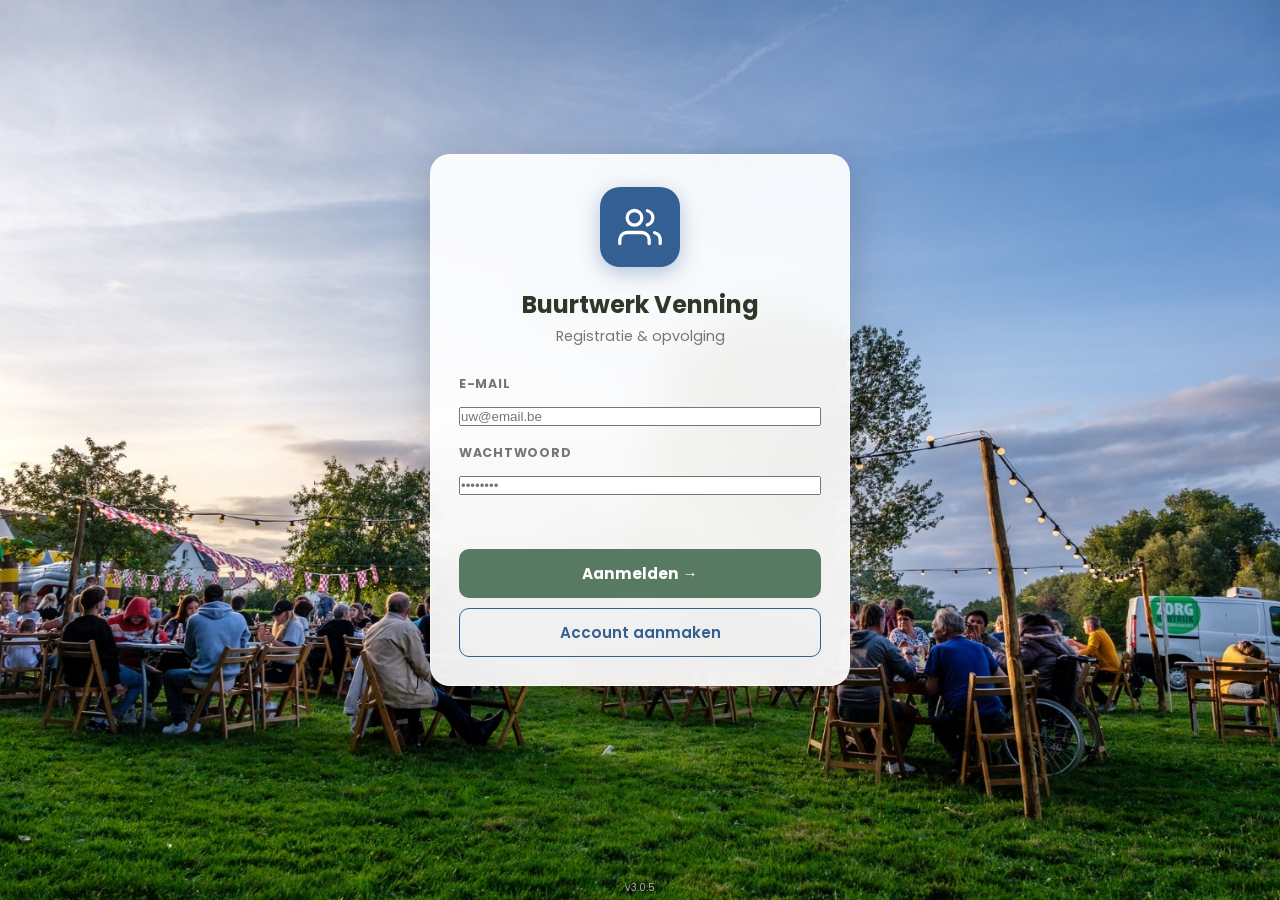
==== commit 96865825: "v3.0.5: dashboard foto-thumbnails + persoonsdatabase Feature 1 — Dashboard foto-thumbnails: - _dashM" ====
--- a/index.html
+++ b/index.html
@@ -17,7 +17,7 @@
 <link rel="manifest" href="manifest.json">
 <link rel="icon" type="image/svg+xml" href="icon.svg">
 <link rel="apple-touch-icon" sizes="180x180" href="icon.svg">
-<link rel="stylesheet" href="style.css?v=3.0.4">
+<link rel="stylesheet" href="style.css?v=3.0.5">
 <script src="https://cdnjs.cloudflare.com/ajax/libs/jspdf/2.5.1/jspdf.umd.min.js"></script>
 <script src="https://cdnjs.cloudflare.com/ajax/libs/html2canvas/1.4.1/html2canvas.min.js"></script>
 <script src="https://unpkg.com/xlsx/dist/xlsx.full.min.js"></script>
@@ -37,8 +37,9 @@
 <div class="toast" id="toast"></div>
 
 <!-- LIGHTBOX -->
-<div id="lightbox" onclick="App.closeLightbox()" style="display:none;position:fixed;inset:0;background:rgba(0,0,0,0.88);z-index:9999;align-items:center;justify-content:center;cursor:zoom-out;padding:16px">
-  <img id="lightbox-img" src="" alt="Bewijs" style="max-width:94vw;max-height:90vh;border-radius:10px;box-shadow:0 8px 40px rgba(0,0,0,0.6);object-fit:contain">
+<div id="lightbox" onclick="App.closeLightbox()" style="display:none;position:fixed;inset:0;background:rgba(0,0,0,0.88);z-index:9999;align-items:center;justify-content:center;flex-direction:column;cursor:zoom-out;padding:16px">
+  <img id="lightbox-img" src="" alt="Bewijs" style="max-width:94vw;max-height:82vh;border-radius:10px;box-shadow:0 8px 40px rgba(0,0,0,0.6);object-fit:contain">
+  <p id="lightbox-caption"></p>
   <button onclick="App.closeLightbox()" style="position:absolute;top:16px;right:20px;background:rgba(255,255,255,0.15);border:none;color:#fff;font-size:1.6rem;cursor:pointer;border-radius:50%;width:40px;height:40px;line-height:1">✕</button>
 </div>
 
@@ -127,7 +128,7 @@
       <p>Persoon of actie registreren</p>
     </div>
 
-    <div class="start-keuzes" style="grid-template-columns:1fr 1fr;max-width:480px">
+    <div class="start-keuzes" style="grid-template-columns:1fr 1fr 1fr;max-width:640px">
       <div class="start-kaart" onclick="App.nav('pg-persoon-wiz')">
         <div class="start-kaart-icon"><i data-lucide="user-plus"></i></div>
         <h2>Persoon</h2>
@@ -138,6 +139,11 @@
         <h2>Actie</h2>
         <p>Individuele actie loggen</p>
       </div>
+      <div class="start-kaart" onclick="App.nav('pg-persoon-db')">
+        <div class="start-kaart-icon"><i data-lucide="database"></i></div>
+        <h2>Database</h2>
+        <p>🗂 Persoonsbibliotheek</p>
+      </div>
     </div>
 
     <div class="actie-rij">
@@ -146,6 +152,24 @@
 
     <div class="start-sectie-titel" style="margin-top:32px">Recente personen en acties</div>
     <div id="ind-recente-personen"></div>
+  </div>
+</div>
+
+<!-- ══════════════════════════════════════════
+     2B-DB. PERSOONSDATABASE
+══════════════════════════════════════════ -->
+<div class="pagina" id="pg-persoon-db">
+  <div class="wizard-wrap sectie-ind">
+    <div class="terug-link">
+      <button onclick="App.nav('pg-individueel-start')">← Individueel</button>
+    </div>
+    <div class="wiz-header">
+      <div class="wiz-sectie-icon"><i data-lucide="database"></i></div>
+      <h1>Persoonsbibliotheek</h1>
+      <p>Alle geregistreerde personen en hun trajecten</p>
+    </div>
+    <input type="search" class="pdb-zoek" id="pdb-zoekbalk" placeholder="🔍 Zoek op naam…" oninput="App._dbZoek()">
+    <div id="pdb-lijst"></div>
   </div>
 </div>
 
@@ -1752,11 +1776,11 @@
   </button>
 </nav>
 
-<script src="app.js?v=3.0.4"></script>
+<script src="app.js?v=3.0.5"></script>
 <script>
   // Versie-check: lege cache en herlaad bij nieuwe versie
   (function() {
-    var CURRENT_VERSION = '3.0.4';
+    var CURRENT_VERSION = '3.0.5';
     var stored = localStorage.getItem('app_version');
     if (stored !== CURRENT_VERSION) {
       localStorage.setItem('app_version', CURRENT_VERSION);
@@ -1804,6 +1828,6 @@
   }
 </script>
 <script src="https://maps.googleapis.com/maps/api/js?key=AIzaSyARXw1vzjH8e0kMsR2zhLpfNh5rkOh1wuc&libraries=places&callback=App.initGoogleMaps" async></script>
-<footer style="text-align:center;padding:4px;font-size:10px;color:#aaa;position:fixed;bottom:0;left:0;right:0;pointer-events:none;">v3.0.4</footer>
+<footer style="text-align:center;padding:4px;font-size:10px;color:#aaa;position:fixed;bottom:0;left:0;right:0;pointer-events:none;">v3.0.5</footer>
 </body>
 </html>
--- a/style.css
+++ b/style.css
@@ -1414,3 +1414,206 @@
   margin-top: 2px;
 }
 
+/* ══ DASHBOARD FOTO-THUMBNAILS v3.0.5 ══ */
+.dash-thumb-grid {
+  display: flex;
+  flex-wrap: wrap;
+  gap: 8px;
+}
+.dash-thumb {
+  width: 100px;
+  height: 100px;
+  object-fit: cover;
+  border-radius: 8px;
+  cursor: pointer;
+  transition: box-shadow 0.15s;
+  border: 1px solid #e5e7eb;
+}
+.dash-thumb:hover {
+  box-shadow: 0 4px 16px rgba(0,0,0,0.22);
+}
+#lightbox-caption {
+  color: #fff;
+  font-size: 0.85rem;
+  margin-top: 10px;
+  text-align: center;
+  opacity: 0.85;
+  max-width: 90vw;
+}
+
+/* ══ PERSOONSDATABASE v3.0.5 ══ */
+.pdb-zoek {
+  width: 100%;
+  padding: 10px 14px;
+  border: 1.5px solid #d1d5db;
+  border-radius: 10px;
+  font-size: 0.95rem;
+  font-family: inherit;
+  margin-bottom: 18px;
+  box-sizing: border-box;
+  background: var(--bg);
+}
+.pdb-zoek:focus {
+  outline: none;
+  border-color: var(--groen);
+}
+.pdb-alfa-label {
+  font-size: 0.72rem;
+  font-weight: 700;
+  color: var(--zacht);
+  letter-spacing: 0.08em;
+  text-transform: uppercase;
+  padding: 8px 0 4px;
+  border-bottom: 1px solid #e5e7eb;
+  margin-bottom: 4px;
+}
+.pdb-rij {
+  display: flex;
+  align-items: center;
+  gap: 10px;
+  padding: 10px 12px;
+  border-radius: 8px;
+  cursor: pointer;
+  transition: background 0.12s;
+  border-bottom: 1px solid #f3f4f6;
+}
+.pdb-rij:hover {
+  background: #f0fdf4;
+}
+.pdb-rij-nr {
+  font-size: 0.7rem;
+  color: var(--zacht);
+  min-width: 28px;
+}
+.pdb-rij-naam {
+  font-weight: 600;
+  font-size: 0.88rem;
+  flex: 1;
+}
+.pdb-rij-gemeente {
+  font-size: 0.78rem;
+  color: var(--zacht);
+}
+.pdb-rij-pijl {
+  font-size: 1rem;
+  color: var(--groen);
+  font-weight: 700;
+}
+.pdb-dossier {
+  background: #f0fdf4;
+  border-radius: 10px;
+  padding: 16px;
+  margin: 4px 0 12px;
+  border: 1px solid #d1fae5;
+}
+.pdb-teller-rij {
+  display: flex;
+  gap: 10px;
+  flex-wrap: wrap;
+  margin-bottom: 14px;
+}
+.pdb-teller {
+  background: #fff;
+  border-radius: 8px;
+  padding: 8px 14px;
+  text-align: center;
+  border: 1px solid #d1fae5;
+  min-width: 70px;
+}
+.pdb-teller-getal {
+  font-size: 1.4rem;
+  font-weight: 700;
+  color: var(--groen);
+  display: block;
+}
+.pdb-teller-label {
+  font-size: 0.65rem;
+  color: var(--zacht);
+  text-transform: uppercase;
+  letter-spacing: 0.06em;
+}
+.pdb-profiel-tabel {
+  width: 100%;
+  border-collapse: collapse;
+  font-size: 0.82rem;
+  margin-bottom: 14px;
+}
+.pdb-profiel-tabel td {
+  padding: 4px 8px;
+  vertical-align: top;
+  border-bottom: 1px solid #e5e7eb;
+}
+.pdb-profiel-tabel td:first-child {
+  color: var(--zacht);
+  white-space: nowrap;
+  width: 38%;
+}
+.pdb-actie-rij {
+  padding: 8px 0;
+  border-bottom: 1px solid #e5e7eb;
+  font-size: 0.82rem;
+}
+.pdb-actie-datum {
+  font-size: 0.72rem;
+  color: var(--zacht);
+  margin-bottom: 3px;
+}
+.pdb-tag {
+  display: inline-block;
+  background: var(--groen);
+  color: #fff;
+  border-radius: 12px;
+  padding: 1px 8px;
+  font-size: 0.68rem;
+  font-weight: 600;
+  margin: 1px 2px 1px 0;
+}
+.pdb-donuts {
+  display: flex;
+  gap: 16px;
+  flex-wrap: wrap;
+  margin-top: 16px;
+}
+.pdb-donut-wrap {
+  flex: 1;
+  min-width: 180px;
+  text-align: center;
+}
+.pdb-donut-titel {
+  font-size: 0.78rem;
+  font-weight: 700;
+  color: var(--zacht);
+  text-transform: uppercase;
+  letter-spacing: 0.06em;
+  margin-bottom: 6px;
+}
+.pdb-donut-svg {
+  width: 160px;
+  height: 160px;
+}
+.pdb-legenda {
+  list-style: none;
+  padding: 0;
+  margin: 8px 0 0;
+  font-size: 0.72rem;
+  text-align: left;
+  display: inline-block;
+}
+.pdb-legenda-item {
+  display: flex;
+  align-items: center;
+  gap: 6px;
+  margin-bottom: 3px;
+}
+.pdb-legenda-bol {
+  width: 10px;
+  height: 10px;
+  border-radius: 50%;
+  flex-shrink: 0;
+}
+.dash-leeg {
+  color: var(--zacht);
+  font-size: 0.9rem;
+  font-style: italic;
+}
+
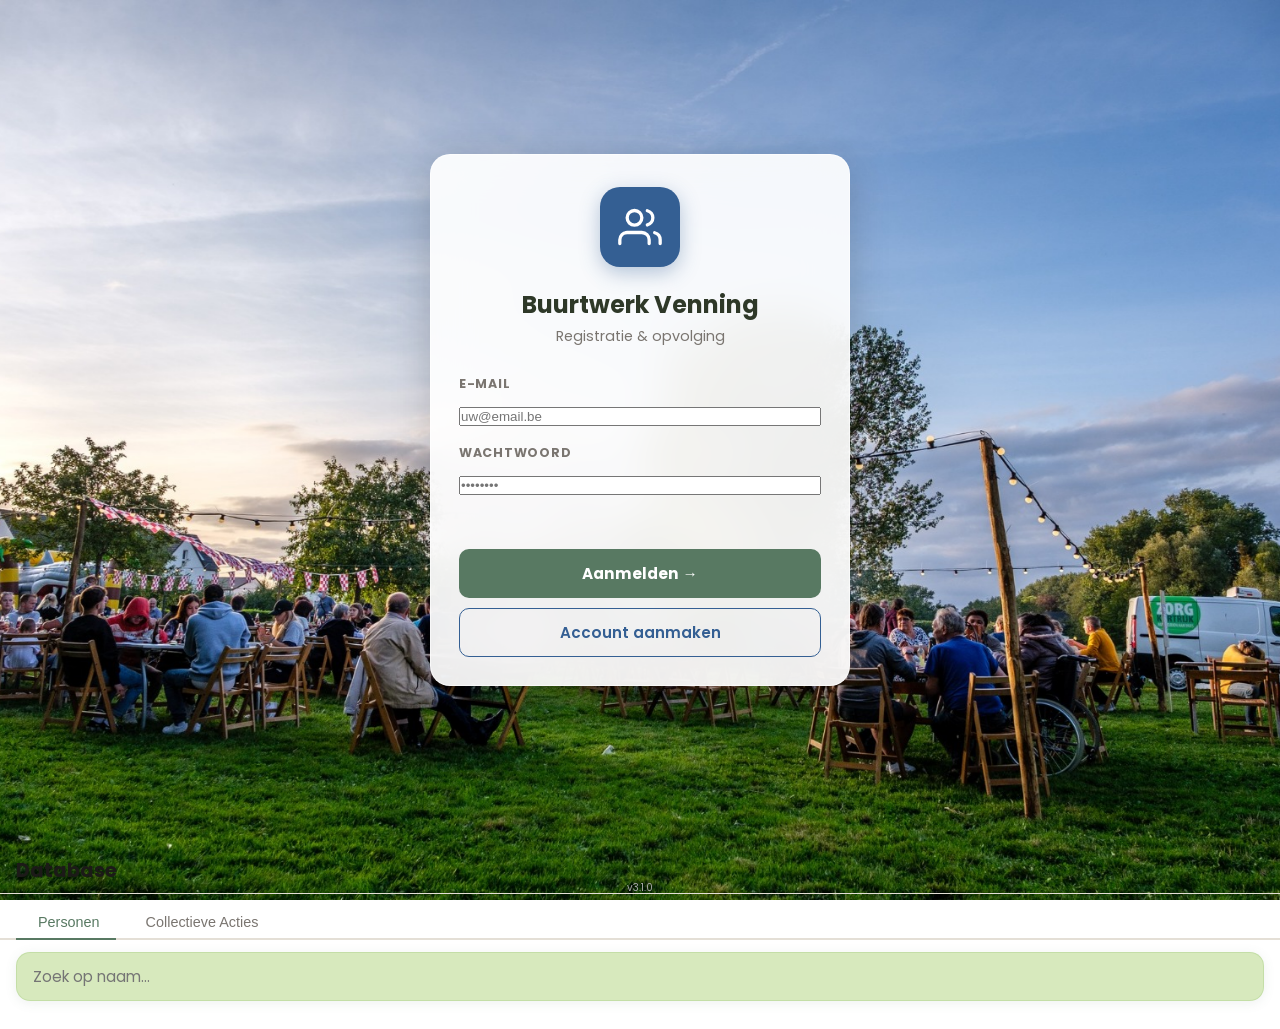
==== commit e7048aee: "v3.1.0: verwijdering fietsapp, introductie gecentraliseerde database met volledige bewerkfuncties en" ====
--- a/index.html
+++ b/index.html
@@ -17,7 +17,7 @@
 <link rel="manifest" href="manifest.json">
 <link rel="icon" type="image/svg+xml" href="icon.svg">
 <link rel="apple-touch-icon" sizes="180x180" href="icon.svg">
-<link rel="stylesheet" href="style.css?v=3.0.5">
+<link rel="stylesheet" href="style.css?v=3.1.0">
 <script src="https://cdnjs.cloudflare.com/ajax/libs/jspdf/2.5.1/jspdf.umd.min.js"></script>
 <script src="https://cdnjs.cloudflare.com/ajax/libs/html2canvas/1.4.1/html2canvas.min.js"></script>
 <script src="https://unpkg.com/xlsx/dist/xlsx.full.min.js"></script>
@@ -159,17 +159,33 @@
      2B-DB. PERSOONSDATABASE
 ══════════════════════════════════════════ -->
 <div class="pagina" id="pg-persoon-db">
-  <div class="wizard-wrap sectie-ind">
-    <div class="terug-link">
-      <button onclick="App.nav('pg-individueel-start')">← Individueel</button>
-    </div>
-    <div class="wiz-header">
-      <div class="wiz-sectie-icon"><i data-lucide="database"></i></div>
-      <h1>Persoonsbibliotheek</h1>
-      <p>Alle geregistreerde personen en hun trajecten</p>
-    </div>
-    <input type="search" class="pdb-zoek" id="pdb-zoekbalk" placeholder="🔍 Zoek op naam…" oninput="App._dbZoek()">
+  <div class="pagina-kop">
+    <h2>Database</h2>
+  </div>
+  <!-- Sub-tab navigatie -->
+  <div class="db-tabs">
+    <button class="db-tab-btn actief" onclick="App.dbTab('personen')" id="db-tab-personen">
+      <i data-lucide="users"></i> Personen
+    </button>
+    <button class="db-tab-btn" onclick="App.dbTab('collectief')" id="db-tab-collectief">
+      <i data-lucide="calendar"></i> Collectieve Acties
+    </button>
+  </div>
+
+  <!-- Tab: Personen -->
+  <div id="db-panel-personen" class="db-panel">
+    <div class="pdb-zoek-wrap">
+      <input type="search" id="pdb-zoekbalk" class="pdb-zoek" placeholder="Zoek op naam..." oninput="App._dbZoek()">
+    </div>
     <div id="pdb-lijst"></div>
+  </div>
+
+  <!-- Tab: Collectieve Acties -->
+  <div id="db-panel-collectief" class="db-panel" style="display:none">
+    <div class="pdb-zoek-wrap">
+      <input type="search" id="cdb-zoekbalk" class="pdb-zoek" placeholder="Zoek op actienaam..." oninput="App._cdbZoek()">
+    </div>
+    <div id="cdb-lijst"></div>
   </div>
 </div>
 
@@ -1146,7 +1162,6 @@
         <button class="blauw" onclick="App.nav('pg-rapport-collectief')"><i data-lucide="users"></i> Collectief</button>
         <button class="bruin" onclick="App.nav('pg-archief')"><i data-lucide="archive"></i> Archief</button>
         <button class="bruin" onclick="App.nav('pg-jaarplan-mod')"><i data-lucide="bar-chart-2"></i> Rapporten</button>
-        <button class="groen" onclick="App.nav('pg-fiets-gps')">🚲 Fietsritten</button>
       </div>
 
       <hr class="divider">
@@ -1430,16 +1445,17 @@
     </div>
 
     <div class="dash-kpi-rij">
-      <div class="dash-kpi"><div class="dash-kpi-n" id="kpi-personen">—</div><div class="dash-kpi-l">Aantal ind. personen</div></div>
-      <div class="dash-kpi"><div class="dash-kpi-n blauw" id="kpi-ind">—</div><div class="dash-kpi-l">Ind. acties</div></div>
+      <div class="dash-kpi dash-kpi-klikbaar" onclick="App._dashKpiDrill('personen')" title="Klik voor persoonlijst"><div class="dash-kpi-n" id="kpi-personen">—</div><div class="dash-kpi-l">Aantal ind. personen</div></div>
+      <div class="dash-kpi dash-kpi-klikbaar" onclick="App._dashKpiDrill('ind')" title="Klik voor actielijst"><div class="dash-kpi-n blauw" id="kpi-ind">—</div><div class="dash-kpi-l">Ind. acties</div></div>
       <div class="dash-kpi"><div class="dash-kpi-n" id="kpi-uren">—</div><div class="dash-kpi-l">Uren ind.</div></div>
-      <div class="dash-kpi"><div class="dash-kpi-n oranje" id="kpi-col">—</div><div class="dash-kpi-l">Col. acties</div></div>
+      <div class="dash-kpi dash-kpi-klikbaar" onclick="App._dashKpiDrill('col')" title="Klik voor collectieve acties"><div class="dash-kpi-n oranje" id="kpi-col">—</div><div class="dash-kpi-l">Col. acties</div></div>
       <div class="dash-kpi"><div class="dash-kpi-n paars" id="kpi-bereik">—</div><div class="dash-kpi-l">Bereik col.</div></div>
       <div class="dash-kpi"><div class="dash-kpi-n" id="kpi-nieuw">—</div><div class="dash-kpi-l">Nieuwe bew.</div></div>
-      <div class="dash-kpi"><div class="dash-kpi-n blauw" id="kpi-vrijw">—</div><div class="dash-kpi-l">Vrijwilligers</div></div>
-      <div class="dash-kpi"><div class="dash-kpi-n rood" id="kpi-signalen">—</div><div class="dash-kpi-l">Signalen</div></div>
+      <div class="dash-kpi dash-kpi-klikbaar" onclick="App._dashKpiDrill('vrijw')" title="Klik voor vrijwilligerslijst"><div class="dash-kpi-n blauw" id="kpi-vrijw">—</div><div class="dash-kpi-l">Vrijwilligers</div></div>
+      <div class="dash-kpi dash-kpi-klikbaar" onclick="App._dashKpiDrill('signalen')" title="Klik voor signalenlijst"><div class="dash-kpi-n rood" id="kpi-signalen">—</div><div class="dash-kpi-l">Signalen</div></div>
       <div class="dash-kpi"><div class="dash-kpi-n oranje" id="kpi-toeleiding">—</div><div class="dash-kpi-l">Toegeleid</div></div>
     </div>
+    <div id="dash-kpi-drill" class="dash-ind-drill-panel" style="display:none;margin-bottom:10px"></div>
 
     <div class="dash-sec-kop"><span class="dash-badge groen-badge">👤 Individueel</span></div>
 
@@ -1623,127 +1639,6 @@
   </div>
 </div>
 
-<!-- ══════════════════════════════════════════
-     FIETSRITTEN GPS & LOGBOEK
-══════════════════════════════════════════ -->
-<div class="pagina" id="pg-fiets-gps">
-  <div class="wizard-wrap sectie-rap">
-    <div class="terug-link">
-      <button onclick="App.nav('pg-jaarplan')">← Rapporten</button>
-    </div>
-    <div class="wiz-header">
-      <div class="wiz-sectie-icon">🚲</div>
-      <h1>Fietsritten</h1>
-      <p>GPS-registratie &amp; Rydoo-logboek</p>
-    </div>
-
-    <!-- Tabs -->
-    <div class="gps-lb-tabs">
-      <button class="gps-lb-tab-btn actief" id="gps-lb-tab-1" onclick="App.gpsLbTab(1)">📍 GPS &amp; Invoer</button>
-      <button class="gps-lb-tab-btn" id="gps-lb-tab-2" onclick="App.gpsLbTab(2)">📋 Logboek</button>
-      <button class="gps-lb-tab-btn" id="gps-lb-tab-3" onclick="App.gpsLbTab(3)">🔗 Koppelen</button>
-    </div>
-
-    <!-- Tab 1: GPS & Invoer -->
-    <div id="gps-lb-panel-1">
-      <div class="kaart">
-        <div class="kaart-titel">GPS-tracking</div>
-        <button class="gps-lb-start-btn" id="gps-lb-gps-btn" onclick="App._gpsLbStartGps()">🚲 Start GPS-rit</button>
-        <div class="gps-lb-km-display" id="gps-lb-km-display" style="display:none">
-          📍 <strong id="gps-lb-km-val">0,0</strong> km — rit loopt…
-          <button type="button" style="margin-left:12px;background:var(--rood);color:white;border:none;border-radius:6px;padding:4px 12px;cursor:pointer" onclick="App._gpsLbStopGps()">⏹ Stop GPS</button>
-        </div>
-      </div>
-
-      <div class="kaart" style="margin-top:12px">
-        <div class="kaart-titel">Route &amp; Afstand</div>
-        <div id="gps-lb-best-lijst"></div>
-        <button class="gps-lb-add-btn" onclick="App._gpsLbVoegBestemmingToe()">+ Bestemming toevoegen</button>
-        <div style="margin-top:10px">
-          <button class="gps-lb-bereken-btn" onclick="App._gpsLbBerekenRoute()">🗺 Bereken via Google Maps</button>
-        </div>
-        <div class="gps-lb-result-km" id="gps-lb-result-km" style="display:none"></div>
-      </div>
-
-      <div class="kaart" style="margin-top:12px">
-        <div class="kaart-titel">Manuele invoer</div>
-        <div class="gps-lb-sam-rij">
-          <label>km</label>
-          <input type="number" id="gps-lb-km-manueel" step="0.1" min="0" placeholder="0.0" style="width:100px">
-          <label style="margin-left:12px">Datum</label>
-          <input type="date" id="gps-lb-datum" style="width:150px">
-        </div>
-        <button class="gps-lb-sla-btn" onclick="App._gpsLbManueelSla()">💾 Opslaan als rit</button>
-      </div>
-    </div>
-
-    <!-- Tab 2: Logboek -->
-    <div id="gps-lb-panel-2" style="display:none">
-      <div class="kaart">
-        <div class="kaart-titel">Filter &amp; Acties</div>
-        <div class="filter-balk" style="margin-bottom:14px">
-          <span class="filter-lbl">Filter</span>
-          <div class="filter-groep">
-            <label class="filter-label-klein">Jaar</label>
-            <select id="fiets-log-jaar" onchange="App.renderFietsLogboek()"></select>
-          </div>
-          <div class="filter-groep">
-            <label class="filter-label-klein">Maand</label>
-            <select id="fiets-log-maand" onchange="App.renderFietsLogboek()"></select>
-          </div>
-        </div>
-        <div id="fiets-log-teller" class="fiets-log-teller"></div>
-        <div class="actie-rij" style="margin-top:12px">
-          <button onclick="App.printLogboek()">🖨 Afdrukken (A4)</button>
-          <button class="blauw" onclick="App.exportFietsExcel()">📥 Excel export</button>
-        </div>
-      </div>
-      <div class="kaart" style="margin-top:16px;overflow-x:auto" id="fiets-logboek-kaart">
-        <div class="kaart-titel">Rittenlijst</div>
-        <table class="gps-lb-tabel">
-          <thead>
-            <tr>
-              <th>Datum</th>
-              <th style="text-align:right">km</th>
-              <th>Status</th>
-              <th>Reden / Opmerking</th>
-              <th></th>
-            </tr>
-          </thead>
-          <tbody id="fiets-logboek-tabel"></tbody>
-        </table>
-      </div>
-    </div>
-
-    <!-- Tab 3: Koppelen -->
-    <div id="gps-lb-panel-3" style="display:none">
-      <div class="kaart">
-        <div class="kaart-titel">Rit koppelen aan activiteit</div>
-        <div id="gps-lb-koppel-rit-info" class="gps-lb-rit-info-rij" style="display:none"></div>
-        <div style="margin-bottom:10px">
-          <button class="gps-lb-tab-btn" id="gps-lb-koppel-type-ia" onclick="App._gpsLbToggleKoppelType('ia')" style="margin-right:6px">Individueel</button>
-          <button class="gps-lb-tab-btn" id="gps-lb-koppel-type-ca" onclick="App._gpsLbToggleKoppelType('ca')">Collectief</button>
-        </div>
-        <div id="gps-lb-koppel-persoon-wrap" style="display:none">
-          <div class="vraag-label">Persoon</div>
-          <input type="text" id="gps-lb-koppel-persoon-inp" placeholder="Zoek naam…" oninput="App._gpsLbZoekPersonen()" style="width:100%;padding:8px;border:1px solid #ddd;border-radius:6px;margin-bottom:8px">
-          <div id="gps-lb-koppel-persoon-lijst"></div>
-        </div>
-        <div id="gps-lb-koppel-actie-wrap" style="display:none">
-          <div class="vraag-label">Actie</div>
-          <div id="gps-lb-koppel-actie-lijst"></div>
-        </div>
-        <div class="gps-lb-reden-preview" id="gps-lb-reden-preview" style="display:none">
-          <div class="vraag-label">Gegenereerde Rydoo-opmerking</div>
-          <div id="gps-lb-reden-tekst" style="background:#f5f5f5;padding:10px;border-radius:6px;font-size:0.85rem;word-break:break-all"></div>
-          <button style="margin-top:6px;background:transparent;border:1px solid var(--groen);color:var(--groen);padding:4px 10px;border-radius:6px;cursor:pointer" onclick="App.kopieerTekst(document.getElementById('gps-lb-reden-tekst').textContent)">📋 Kopieer</button>
-        </div>
-        <button class="gps-lb-koppel-sla-btn" id="gps-lb-koppel-sla" onclick="App._gpsLbKoppelSlaOp()" style="display:none">🔗 Koppeling opslaan</button>
-      </div>
-    </div>
-
-  </div>
-</div>
 
 <nav class="bottom-nav" id="bottom-nav" style="display:none">
   <button class="bn-item actief" data-page="pg-start" onclick="App.nav('pg-start')">
@@ -1758,6 +1653,10 @@
     <i data-lucide="users"></i>
     <span>Collectief</span>
   </button>
+  <button class="bn-item" data-page="pg-persoon-db" onclick="App.nav('pg-persoon-db')">
+    <i data-lucide="database"></i>
+    <span>Database</span>
+  </button>
   <button class="bn-item" data-page="pg-jaarplan" onclick="App.nav('pg-jaarplan')">
     <i data-lucide="bar-chart-2"></i>
     <span>Rapporten</span>
@@ -1766,21 +1665,13 @@
     <i data-lucide="layout-dashboard"></i>
     <span>Dashboard</span>
   </button>
-  <button class="bn-item" data-page="pg-fiets-gps" onclick="App.nav('pg-fiets-gps')">
-    <i data-lucide="bike"></i>
-    <span>Ritten</span>
-  </button>
-  <button class="bn-item" data-page="pg-archief" onclick="App.nav('pg-archief')">
-    <i data-lucide="archive"></i>
-    <span>Archief</span>
-  </button>
 </nav>
 
-<script src="app.js?v=3.0.5"></script>
+<script src="app.js?v=3.1.0"></script>
 <script>
   // Versie-check: lege cache en herlaad bij nieuwe versie
   (function() {
-    var CURRENT_VERSION = '3.0.5';
+    var CURRENT_VERSION = '3.1.0';
     var stored = localStorage.getItem('app_version');
     if (stored !== CURRENT_VERSION) {
       localStorage.setItem('app_version', CURRENT_VERSION);
@@ -1827,7 +1718,6 @@
     });
   }
 </script>
-<script src="https://maps.googleapis.com/maps/api/js?key=AIzaSyARXw1vzjH8e0kMsR2zhLpfNh5rkOh1wuc&libraries=places&callback=App.initGoogleMaps" async></script>
-<footer style="text-align:center;padding:4px;font-size:10px;color:#aaa;position:fixed;bottom:0;left:0;right:0;pointer-events:none;">v3.0.5</footer>
+<footer style="text-align:center;padding:4px;font-size:10px;color:#aaa;position:fixed;bottom:0;left:0;right:0;pointer-events:none;">v3.1.0</footer>
 </body>
 </html>
--- a/style.css
+++ b/style.css
@@ -821,6 +821,8 @@
 .dash-sub         { font-size:clamp(1rem,3vw,1.15rem); font-weight:600; color:rgba(255,255,255,0.90); text-shadow:0 1px 8px rgba(0,0,0,0.55) }
 .dash-kpi-rij     { display:grid; grid-template-columns:repeat(auto-fit,minmax(85px,1fr)); gap:8px; margin-bottom:18px }
 .dash-kpi         { background:var(--glas); backdrop-filter:var(--blur); -webkit-backdrop-filter:var(--blur); border:1px solid var(--glas-rand); border-radius:12px; padding:12px 8px; text-align:center; box-shadow:0 4px 16px rgba(0,0,0,0.1) }
+.dash-kpi-klikbaar { cursor:pointer; transition:transform .15s, box-shadow .15s }
+.dash-kpi-klikbaar:hover { transform:translateY(-2px); box-shadow:0 8px 24px rgba(0,0,0,0.18) }
 .dash-kpi-n       { font-size:1.5rem; font-weight:700; color:var(--groen); line-height:1; margin-bottom:3px }
 .dash-kpi-n.blauw { color:var(--blauw) }
 .dash-kpi-n.oranje{ color:var(--oranje) }
@@ -1051,194 +1053,6 @@
 }
 @media (hover: hover) { .uitlog-btn:hover { border-color: var(--rood); color: var(--rood); } }
 
-/* ══ FIETSRITTEN v3.0.0 — GPS & LOGBOEK ══ */
-
-/* Tabs */
-.gps-lb-tabs {
-  display: flex; gap: 4px; margin-bottom: 16px; flex-wrap: wrap;
-}
-.gps-lb-tab-btn {
-  padding: 8px 18px; border-radius: 8px; border: 1.5px solid var(--rand);
-  background: #fff; color: var(--zacht); font-family: 'Poppins', sans-serif;
-  font-size: 0.82rem; font-weight: 600; cursor: pointer; transition: all .15s;
-}
-.gps-lb-tab-btn.actief {
-  background: var(--groen); color: #fff; border-color: var(--groen);
-}
-
-/* GPS Start knop */
-.gps-lb-start-btn {
-  display: flex; align-items: center; gap: 8px; width: 100%;
-  padding: 13px 18px; border-radius: 12px;
-  border: 2px dashed var(--groen); color: var(--groen);
-  background: var(--groen-licht); font-size: 0.92rem; font-weight: 700;
-  cursor: pointer; transition: all .2s; font-family: 'Poppins', sans-serif;
-  margin-bottom: 10px;
-}
-.gps-lb-start-btn:hover { background: var(--groen); color: #fff; border-style: solid; }
-
-/* KM display tijdens GPS */
-.gps-lb-km-display {
-  display: flex; align-items: center; gap: 8px;
-  padding: 10px 14px; background: var(--groen-licht);
-  border-radius: 10px; font-size: 0.9rem; font-weight: 700;
-  color: var(--groen); margin-bottom: 10px;
-}
-
-/* Samenvatting rij */
-.gps-lb-sam-rij {
-  display: flex; align-items: center; gap: 10px; margin-bottom: 12px; flex-wrap: wrap;
-}
-
-/* Sla op knop */
-.gps-lb-sla-btn {
-  width: 100%; margin-top: 12px; padding: 11px;
-  background: var(--groen); color: #fff; border: none;
-  border-radius: 8px; font-family: 'Poppins', sans-serif;
-  font-size: 0.88rem; font-weight: 700; cursor: pointer;
-}
-@media (hover: hover) { .gps-lb-sla-btn:hover { filter: brightness(1.08); } }
-
-/* Toevoeg-knop */
-.gps-lb-add-btn {
-  padding: 7px 16px; border-radius: 8px; margin-top: 8px;
-  border: 1.5px solid var(--blauw); color: var(--blauw);
-  background: var(--blauw-licht); font-size: 0.82rem;
-  font-weight: 600; cursor: pointer; font-family: 'Poppins', sans-serif;
-}
-
-/* Bereken knop */
-.gps-lb-bereken-btn {
-  padding: 8px 18px; border-radius: 8px;
-  border: 1.5px solid var(--groen); color: var(--groen);
-  background: var(--groen-licht); font-size: 0.85rem;
-  font-weight: 700; cursor: pointer; font-family: 'Poppins', sans-serif;
-}
-
-/* Resultaat km */
-.gps-lb-result-km {
-  margin-top: 10px; padding: 10px 14px;
-  background: var(--groen-licht); border-radius: 8px;
-  font-size: 0.88rem; font-weight: 700; color: var(--groen);
-}
-
-/* Segment rij (adres invoer) */
-.gps-lb-seg-rij {
-  display: flex; align-items: center; gap: 8px; margin-bottom: 8px;
-}
-.gps-lb-seg-lbl {
-  min-width: 40px; font-size: 0.72rem; font-weight: 700;
-  color: var(--zacht); text-transform: uppercase; letter-spacing: .04em;
-}
-.gps-lb-adres-inp {
-  flex: 1; padding: 8px 10px; border: 1.5px solid var(--rand);
-  border-radius: 7px; font-family: 'Poppins', sans-serif; font-size: 0.85rem;
-}
-.gps-lb-seg-del {
-  flex-shrink: 0; padding: 6px 10px; border: none; background: none;
-  color: var(--rood); font-size: 0.9rem; cursor: pointer;
-}
-
-/* Logboek tabel */
-.gps-lb-tabel {
-  width: 100%; border-collapse: collapse; font-size: 0.78rem;
-}
-.gps-lb-tabel th {
-  text-align: left; font-size: 0.63rem; font-weight: 700;
-  text-transform: uppercase; letter-spacing: 0.05em;
-  color: var(--zacht); border-bottom: 2px solid var(--rand);
-  padding: 6px 8px; white-space: nowrap;
-}
-.gps-lb-tabel td {
-  padding: 8px; border-bottom: 1px solid var(--rand); vertical-align: middle;
-}
-.gps-lb-tabel tr:last-child td { border-bottom: none; }
-@media (hover: hover) { .gps-lb-tabel tbody tr:hover td { background: var(--blauw-licht); } }
-
-/* Status badges */
-.gps-lb-status-ok {
-  background: var(--groen); color: #fff;
-  border-radius: 10px; padding: 2px 8px; font-size: 0.7rem; font-weight: 700;
-}
-.gps-lb-status-open {
-  background: var(--oranje-licht); color: var(--oranje);
-  border-radius: 10px; padding: 2px 8px; font-size: 0.7rem; font-weight: 700;
-  border: 1px solid var(--oranje);
-}
-
-/* Reden cel */
-.gps-lb-reden-cel { max-width: 200px; word-break: break-word; font-size: 0.75rem; }
-
-/* Koppelen knop in tabel */
-.gps-lb-koppel-btn {
-  padding: 3px 10px; border-radius: 6px; border: 1.5px solid var(--blauw);
-  color: var(--blauw); background: var(--blauw-licht);
-  font-size: 0.72rem; font-weight: 600; cursor: pointer;
-}
-
-/* Verwijder knop in tabel */
-.gps-lb-del-btn {
-  background: none; border: none; cursor: pointer;
-  font-size: 0.82rem; opacity: 0.35; padding: 2px 4px;
-}
-@media (hover: hover) { .gps-lb-del-btn:hover { opacity: 1; } }
-
-/* Kopieer knop */
-.fiets-kop-btn {
-  background: none; border: none; cursor: pointer;
-  font-size: 0.75rem; opacity: 0.4; padding: 0 2px; vertical-align: middle;
-}
-@media (hover: hover) { .fiets-kop-btn:hover { opacity: 1; } }
-
-/* Logboek teller */
-.fiets-log-teller {
-  font-size: 0.82rem; font-weight: 600; color: var(--zacht); margin-bottom: 4px;
-}
-
-/* Persoon/actie rijen in koppelen */
-.gps-lb-persoon-rij, .gps-lb-actie-rij {
-  padding: 7px 10px; cursor: pointer; border-radius: 6px;
-  margin-bottom: 4px; background: #f5f5f5; font-size: 0.85rem;
-  transition: background .15s;
-}
-@media (hover: hover) {
-  .gps-lb-persoon-rij:hover, .gps-lb-actie-rij:hover { background: var(--blauw-licht); }
-}
-
-/* Reden preview */
-.gps-lb-reden-preview {
-  margin-top: 14px; padding: 12px;
-  background: var(--groen-licht); border-radius: 10px;
-}
-
-/* Rit info rij */
-.gps-lb-rit-info-rij {
-  padding: 8px 12px; background: var(--blauw-licht);
-  border-radius: 8px; font-size: 0.85rem; font-weight: 600;
-  color: var(--blauw); margin-bottom: 12px;
-}
-
-/* Koppel opslaan knop */
-.gps-lb-koppel-sla-btn {
-  width: 100%; margin-top: 14px; padding: 11px;
-  background: var(--groen); color: #fff; border: none;
-  border-radius: 8px; font-family: 'Poppins', sans-serif;
-  font-size: 0.88rem; font-weight: 700; cursor: pointer;
-}
-
-/* Print — logboek op A4 */
-@media print {
-  body > *:not(#pg-fiets-gps) { display: none !important; }
-  #pg-fiets-gps { display: block !important; position: static !important; }
-  .terug-link, .actie-rij, .filter-balk,
-  .fiets-kop-btn, .gps-lb-del-btn, .gps-lb-koppel-btn,
-  .gps-lb-tabs, #gps-lb-panel-1, #gps-lb-panel-3 { display: none !important; }
-  #gps-lb-panel-2 { display: block !important; }
-  .kaart { box-shadow: none !important; border: 1px solid #ccc !important; page-break-inside: avoid; }
-  .gps-lb-tabel { font-size: 9pt; }
-  .gps-lb-tabel th, .gps-lb-tabel td { padding: 4px 6px; }
-}
-
 /* ══ INDIVIDUEEL DASHBOARD v2.9.4 — drill-down ══ */
 
 .dash-ind-drill-panel {
@@ -1441,70 +1255,151 @@
   max-width: 90vw;
 }
 
-/* ══ PERSOONSDATABASE v3.0.5 ══ */
+/* ══ DASHBOARD MEDIA GALLERY v3.1.0 ══ */
+.dash-media-gallery {
+  display: grid;
+  grid-template-columns: repeat(auto-fill, minmax(160px, 1fr));
+  gap: 12px;
+  max-height: 500px;
+  overflow-y: auto;
+  padding: 4px 2px;
+}
+.dash-media-item {
+  border-radius: 12px;
+  overflow: hidden;
+  background: #fff;
+  border: 1px solid var(--rand);
+  box-shadow: 0 2px 8px rgba(0,0,0,0.08);
+  transition: box-shadow 0.15s, transform 0.15s;
+}
+.dash-media-item:hover { box-shadow: 0 6px 20px rgba(0,0,0,0.16); transform: translateY(-2px); }
+.dash-media-thumb {
+  width: 100%;
+  height: 120px;
+  object-fit: cover;
+  cursor: pointer;
+  display: block;
+}
+.dash-media-info {
+  padding: 8px 10px 10px;
+}
+.dash-media-actie {
+  font-size: 0.72rem;
+  font-weight: 700;
+  color: var(--tekst);
+  white-space: nowrap;
+  overflow: hidden;
+  text-overflow: ellipsis;
+  margin-bottom: 2px;
+}
+.dash-media-oms {
+  font-size: 0.65rem;
+  color: var(--zacht);
+  margin-bottom: 4px;
+  line-height: 1.3;
+}
+.dash-media-badge {
+  font-size: 0.6rem;
+  font-weight: 700;
+  text-transform: uppercase;
+  letter-spacing: .04em;
+  background: var(--groen-licht);
+  color: var(--groen);
+  border-radius: 99px;
+  padding: 2px 8px;
+}
+
+/* ══ PERSOONSDATABASE v3.1.0 — Glass Morphism ══ */
 .pdb-zoek {
   width: 100%;
-  padding: 10px 14px;
-  border: 1.5px solid #d1d5db;
-  border-radius: 10px;
+  padding: 12px 16px;
+  border: 1.5px solid var(--glas-rand);
+  border-radius: 14px;
   font-size: 0.95rem;
   font-family: inherit;
-  margin-bottom: 18px;
+  margin-bottom: 20px;
   box-sizing: border-box;
-  background: var(--bg);
+  background: var(--glas);
+  backdrop-filter: var(--blur);
+  -webkit-backdrop-filter: var(--blur);
+  box-shadow: 0 2px 12px rgba(88,121,98,0.10);
+  transition: border-color 0.15s, box-shadow 0.15s;
 }
 .pdb-zoek:focus {
   outline: none;
   border-color: var(--groen);
+  box-shadow: 0 0 0 3px rgba(88,121,98,0.15);
 }
 .pdb-alfa-label {
-  font-size: 0.72rem;
-  font-weight: 700;
-  color: var(--zacht);
-  letter-spacing: 0.08em;
+  font-size: 0.68rem;
+  font-weight: 800;
+  color: var(--groen);
+  letter-spacing: 0.12em;
   text-transform: uppercase;
-  padding: 8px 0 4px;
-  border-bottom: 1px solid #e5e7eb;
+  padding: 14px 6px 6px;
+  border-bottom: 2px solid var(--glas-rand);
+  margin-bottom: 6px;
+  display: flex;
+  align-items: center;
+  gap: 6px;
+}
+.pdb-rij {
+  display: flex;
+  align-items: center;
+  gap: 12px;
+  padding: 12px 14px;
+  border-radius: 12px;
+  cursor: pointer;
+  transition: background 0.15s, box-shadow 0.15s, transform 0.1s;
+  border: 1px solid transparent;
   margin-bottom: 4px;
 }
-.pdb-rij {
-  display: flex;
-  align-items: center;
-  gap: 10px;
-  padding: 10px 12px;
-  border-radius: 8px;
-  cursor: pointer;
-  transition: background 0.12s;
-  border-bottom: 1px solid #f3f4f6;
-}
 .pdb-rij:hover {
-  background: #f0fdf4;
+  background: var(--glas);
+  border-color: var(--glas-rand);
+  box-shadow: 0 3px 14px rgba(88,121,98,0.12);
+  transform: translateY(-1px);
 }
 .pdb-rij-nr {
-  font-size: 0.7rem;
-  color: var(--zacht);
+  font-size: 0.65rem;
+  font-weight: 700;
+  color: var(--wit);
+  background: var(--groen);
+  border-radius: 6px;
   min-width: 28px;
+  text-align: center;
+  padding: 2px 5px;
 }
 .pdb-rij-naam {
   font-weight: 600;
-  font-size: 0.88rem;
+  font-size: 0.9rem;
   flex: 1;
+  color: var(--tekst);
 }
 .pdb-rij-gemeente {
-  font-size: 0.78rem;
+  font-size: 0.75rem;
   color: var(--zacht);
+  background: #f0f4ee;
+  border-radius: 6px;
+  padding: 2px 8px;
 }
 .pdb-rij-pijl {
   font-size: 1rem;
   color: var(--groen);
   font-weight: 700;
-}
+  opacity: 0.6;
+  transition: opacity 0.15s;
+}
+.pdb-rij:hover .pdb-rij-pijl { opacity: 1; }
 .pdb-dossier {
-  background: #f0fdf4;
-  border-radius: 10px;
-  padding: 16px;
-  margin: 4px 0 12px;
-  border: 1px solid #d1fae5;
+  background: var(--glas);
+  backdrop-filter: var(--blur);
+  -webkit-backdrop-filter: var(--blur);
+  border-radius: 14px;
+  padding: 18px;
+  margin: 6px 0 14px;
+  border: 1.5px solid var(--glas-rand);
+  box-shadow: 0 4px 20px rgba(88,121,98,0.12);
 }
 .pdb-teller-rij {
   display: flex;
@@ -1532,6 +1427,18 @@
   text-transform: uppercase;
   letter-spacing: 0.06em;
 }
+
+/* Privacy initialen — klik om naam te tonen */
+.privacy-init {
+  cursor: pointer;
+  border-bottom: 1.5px dashed var(--blauw);
+  color: var(--blauw);
+  font-weight: 700;
+  padding: 0 2px;
+  border-radius: 3px;
+  transition: background .15s;
+}
+.privacy-init:hover { background: var(--blauw-licht); }
 .pdb-profiel-tabel {
   width: 100%;
   border-collapse: collapse;
@@ -1617,3 +1524,109 @@
   font-style: italic;
 }
 
+/* ══════════════════════════════════════════
+   DATABASE PAGINA (v3.1.0)
+══════════════════════════════════════════ */
+
+/* Algemene pagina scroll fix */
+.pagina {
+  overflow-y: auto;
+  -webkit-overflow-scrolling: touch;
+}
+
+/* Database pagina */
+#pg-persoon-db {
+  overflow-y: auto;
+  display: flex;
+  flex-direction: column;
+}
+
+.pagina-kop {
+  padding: 16px 16px 8px;
+  border-bottom: 1px solid var(--rand);
+}
+
+.pagina-kop h2 {
+  margin: 0;
+  font-size: 1.2rem;
+  font-weight: 700;
+  color: var(--tekst);
+}
+
+/* Database sub-tabs */
+.db-tabs {
+  display: flex;
+  gap: 8px;
+  padding: 12px 16px 0;
+  border-bottom: 2px solid var(--rand);
+  background: var(--achtergrond);
+  position: sticky;
+  top: 0;
+  z-index: 10;
+  flex-shrink: 0;
+}
+
+.db-tab-btn {
+  display: flex;
+  align-items: center;
+  gap: 6px;
+  padding: 8px 16px;
+  border: none;
+  background: none;
+  color: var(--zacht);
+  font-family: inherit;
+  font-size: 0.9rem;
+  font-weight: 500;
+  cursor: pointer;
+  border-bottom: 2px solid transparent;
+  margin-bottom: -2px;
+  border-radius: 4px 4px 0 0;
+  transition: color 0.2s, border-color 0.2s;
+}
+
+.db-tab-btn.actief {
+  color: var(--groen);
+  border-bottom-color: var(--groen);
+}
+
+.db-tab-btn:hover:not(.actief) {
+  color: var(--tekst);
+  background: var(--groen-licht);
+}
+
+/* Database panels */
+.db-panel {
+  overflow-y: auto;
+  flex: 1;
+  -webkit-overflow-scrolling: touch;
+}
+
+/* Zoekbalk wrapper */
+.pdb-zoek-wrap {
+  padding: 12px 16px 8px;
+}
+
+/* Sectie koptitel in dossier */
+.pdb-sectie-kop {
+  font-weight: 600;
+  font-size: 0.85rem;
+  color: var(--zacht);
+  text-transform: uppercase;
+  letter-spacing: 0.05em;
+  padding: 12px 0 4px;
+  border-top: 1px solid var(--rand);
+  margin-top: 8px;
+}
+
+/* Dossier inner container */
+.pdb-dossier-inner {
+  padding: 12px 16px;
+}
+
+/* Actie info blok in collectief dossier */
+.pdb-actie-info {
+  font-size: 0.82rem;
+  color: var(--tekst);
+  padding: 4px 0;
+}
+
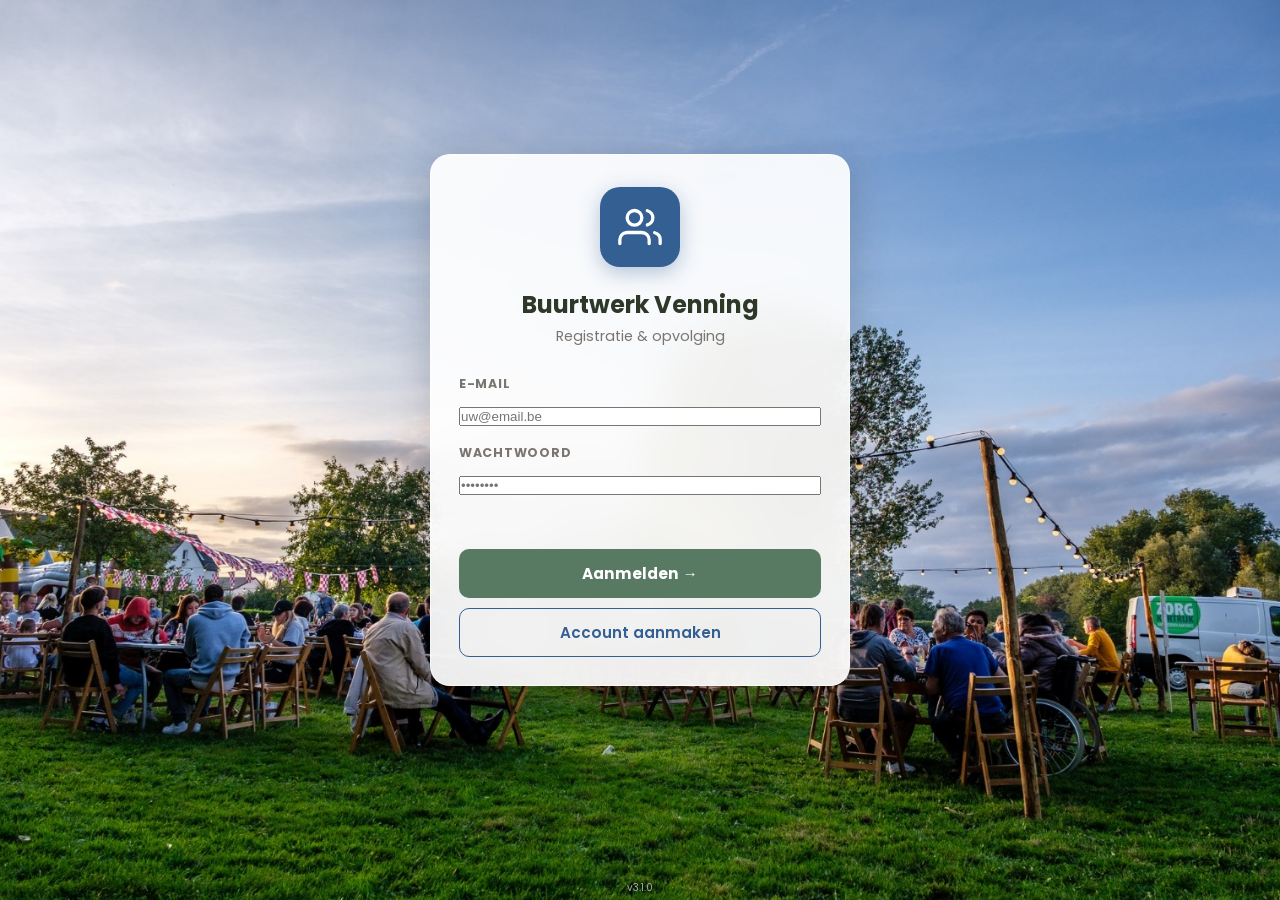
==== commit b9d21c1a: "v3.1.1: herstel bottom-nav en scheiding van tabbladen" ====
--- a/index.html
+++ b/index.html
@@ -17,7 +17,7 @@
 <link rel="manifest" href="manifest.json">
 <link rel="icon" type="image/svg+xml" href="icon.svg">
 <link rel="apple-touch-icon" sizes="180x180" href="icon.svg">
-<link rel="stylesheet" href="style.css?v=3.1.0">
+<link rel="stylesheet" href="style.css?v=3.1.1">
 <script src="https://cdnjs.cloudflare.com/ajax/libs/jspdf/2.5.1/jspdf.umd.min.js"></script>
 <script src="https://cdnjs.cloudflare.com/ajax/libs/html2canvas/1.4.1/html2canvas.min.js"></script>
 <script src="https://unpkg.com/xlsx/dist/xlsx.full.min.js"></script>
@@ -1667,11 +1667,11 @@
   </button>
 </nav>
 
-<script src="app.js?v=3.1.0"></script>
+<script src="app.js?v=3.1.1"></script>
 <script>
   // Versie-check: lege cache en herlaad bij nieuwe versie
   (function() {
-    var CURRENT_VERSION = '3.1.0';
+    var CURRENT_VERSION = '3.1.1';
     var stored = localStorage.getItem('app_version');
     if (stored !== CURRENT_VERSION) {
       localStorage.setItem('app_version', CURRENT_VERSION);
--- a/style.css
+++ b/style.css
@@ -1528,17 +1528,9 @@
    DATABASE PAGINA (v3.1.0)
 ══════════════════════════════════════════ */
 
-/* Algemene pagina scroll fix */
-.pagina {
-  overflow-y: auto;
-  -webkit-overflow-scrolling: touch;
-}
-
-/* Database pagina */
+/* Database pagina — flex-direction via .pagina.actief, geen display override hier */
 #pg-persoon-db {
-  overflow-y: auto;
-  display: flex;
-  flex-direction: column;
+  overflow-y: hidden;
 }
 
 .pagina-kop {
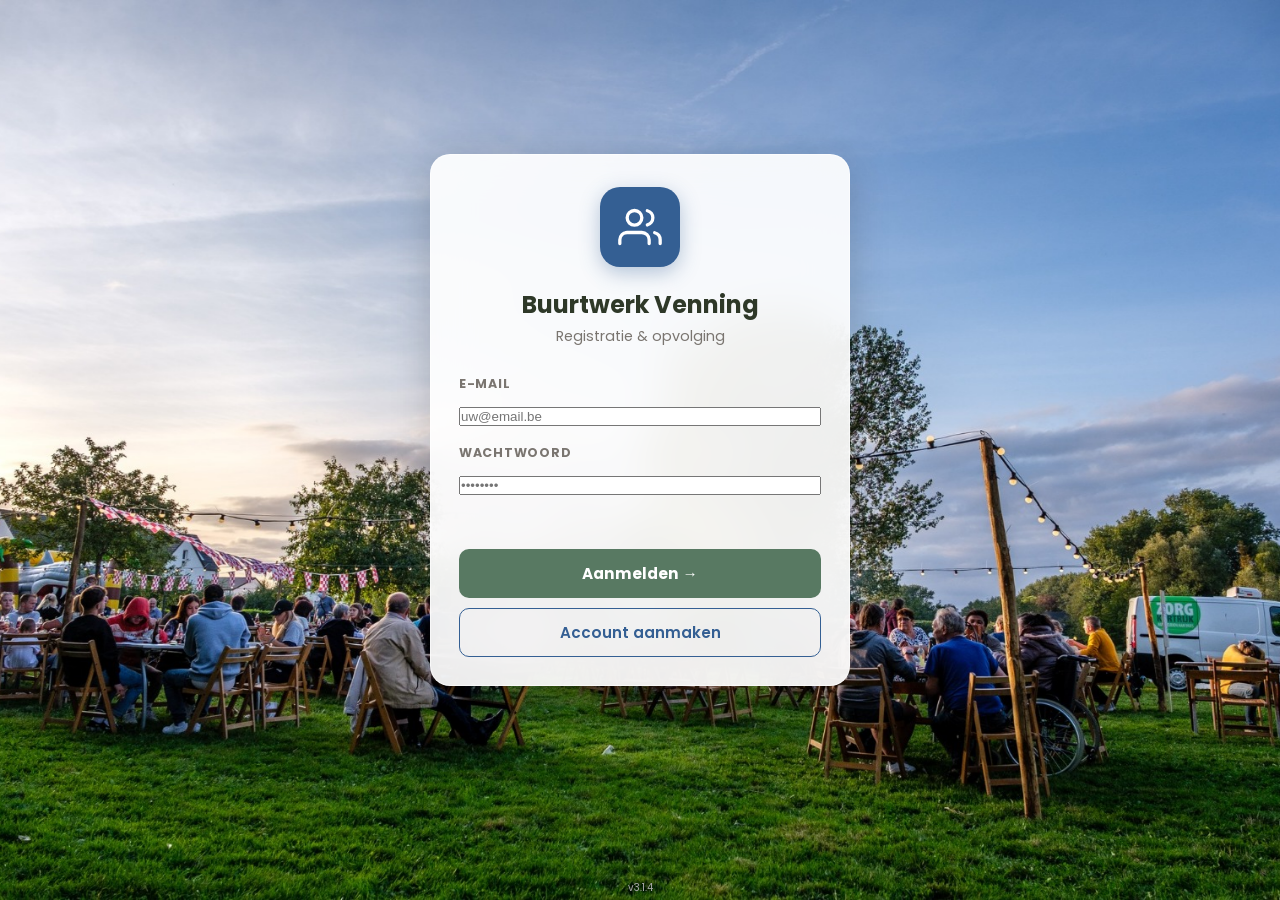
==== commit 7895aef9: "v3.1.4: individuele acties toegevoegd aan database met chronologische sortering, bewerkfunctie en re" ====
--- a/index.html
+++ b/index.html
@@ -17,7 +17,7 @@
 <link rel="manifest" href="manifest.json">
 <link rel="icon" type="image/svg+xml" href="icon.svg">
 <link rel="apple-touch-icon" sizes="180x180" href="icon.svg">
-<link rel="stylesheet" href="style.css?v=3.1.1">
+<link rel="stylesheet" href="style.css?v=3.1.4">
 <script src="https://cdnjs.cloudflare.com/ajax/libs/jspdf/2.5.1/jspdf.umd.min.js"></script>
 <script src="https://cdnjs.cloudflare.com/ajax/libs/html2canvas/1.4.1/html2canvas.min.js"></script>
 <script src="https://unpkg.com/xlsx/dist/xlsx.full.min.js"></script>
@@ -159,33 +159,51 @@
      2B-DB. PERSOONSDATABASE
 ══════════════════════════════════════════ -->
 <div class="pagina" id="pg-persoon-db">
-  <div class="pagina-kop">
-    <h2>Database</h2>
-  </div>
-  <!-- Sub-tab navigatie -->
-  <div class="db-tabs">
-    <button class="db-tab-btn actief" onclick="App.dbTab('personen')" id="db-tab-personen">
-      <i data-lucide="users"></i> Personen
-    </button>
-    <button class="db-tab-btn" onclick="App.dbTab('collectief')" id="db-tab-collectief">
-      <i data-lucide="calendar"></i> Collectieve Acties
-    </button>
-  </div>
-
-  <!-- Tab: Personen -->
-  <div id="db-panel-personen" class="db-panel">
-    <div class="pdb-zoek-wrap">
-      <input type="search" id="pdb-zoekbalk" class="pdb-zoek" placeholder="Zoek op naam..." oninput="App._dbZoek()">
-    </div>
-    <div id="pdb-lijst"></div>
-  </div>
-
-  <!-- Tab: Collectieve Acties -->
-  <div id="db-panel-collectief" class="db-panel" style="display:none">
-    <div class="pdb-zoek-wrap">
-      <input type="search" id="cdb-zoekbalk" class="pdb-zoek" placeholder="Zoek op actienaam..." oninput="App._cdbZoek()">
-    </div>
-    <div id="cdb-lijst"></div>
+  <div class="pdb-wrap sectie-ind">
+
+    <div class="pdb-header">
+      <div class="start-icon"><i data-lucide="database"></i></div>
+      <h1>Database</h1>
+      <p>Personen en collectieve acties</p>
+    </div>
+
+    <!-- Sub-tab navigatie -->
+    <div class="db-tabs">
+      <button class="db-tab-btn actief" onclick="App.dbTab('personen')" id="db-tab-personen">
+        <i data-lucide="users"></i> Personen
+      </button>
+      <button class="db-tab-btn" onclick="App.dbTab('collectief')" id="db-tab-collectief">
+        <i data-lucide="calendar"></i> Collectieve Acties
+      </button>
+      <button class="db-tab-btn" onclick="App.dbTab('individueel')" id="db-tab-individueel">
+        <i data-lucide="zap"></i> Individuele Acties
+      </button>
+    </div>
+
+    <!-- Tab: Personen -->
+    <div id="db-panel-personen" class="db-panel">
+      <div class="pdb-zoek-wrap">
+        <input type="search" id="pdb-zoekbalk" class="pdb-zoek" placeholder="Zoek op naam..." oninput="App._dbZoek()">
+      </div>
+      <div id="pdb-lijst"></div>
+    </div>
+
+    <!-- Tab: Collectieve Acties -->
+    <div id="db-panel-collectief" class="db-panel" style="display:none">
+      <div class="pdb-zoek-wrap">
+        <input type="search" id="cdb-zoekbalk" class="pdb-zoek" placeholder="Zoek op actienaam..." oninput="App._cdbZoek()">
+      </div>
+      <div id="cdb-lijst"></div>
+    </div>
+
+    <!-- Tab: Individuele Acties -->
+    <div id="db-panel-individueel" class="db-panel" style="display:none">
+      <div class="pdb-zoek-wrap">
+        <input type="search" id="idb-zoekbalk" class="pdb-zoek" placeholder="Zoek op bewonernaam..." oninput="App._idbZoek()">
+      </div>
+      <div id="idb-lijst"></div>
+    </div>
+
   </div>
 </div>
 
@@ -1667,11 +1685,11 @@
   </button>
 </nav>
 
-<script src="app.js?v=3.1.1"></script>
+<script src="app.js?v=3.1.4"></script>
 <script>
   // Versie-check: lege cache en herlaad bij nieuwe versie
   (function() {
-    var CURRENT_VERSION = '3.1.1';
+    var CURRENT_VERSION = '3.1.4';
     var stored = localStorage.getItem('app_version');
     if (stored !== CURRENT_VERSION) {
       localStorage.setItem('app_version', CURRENT_VERSION);
@@ -1718,6 +1736,6 @@
     });
   }
 </script>
-<footer style="text-align:center;padding:4px;font-size:10px;color:#aaa;position:fixed;bottom:0;left:0;right:0;pointer-events:none;">v3.1.0</footer>
+<footer style="text-align:center;padding:4px;font-size:10px;color:#aaa;position:fixed;bottom:0;left:0;right:0;pointer-events:none;">v3.1.4</footer>
 </body>
 </html>
--- a/style.css
+++ b/style.css
@@ -1333,32 +1333,34 @@
 .pdb-alfa-label {
   font-size: 0.68rem;
   font-weight: 800;
-  color: var(--groen);
-  letter-spacing: 0.12em;
+  color: rgba(255,255,255,0.9);
+  letter-spacing: 0.14em;
   text-transform: uppercase;
   padding: 14px 6px 6px;
-  border-bottom: 2px solid var(--glas-rand);
+  border-bottom: 1.5px solid rgba(255,255,255,0.3);
   margin-bottom: 6px;
   display: flex;
   align-items: center;
   gap: 6px;
+  text-shadow: 0 1px 3px rgba(0,0,0,0.15);
 }
 .pdb-rij {
   display: flex;
   align-items: center;
   gap: 12px;
   padding: 12px 14px;
-  border-radius: 12px;
+  border-radius: 14px;
   cursor: pointer;
-  transition: background 0.15s, box-shadow 0.15s, transform 0.1s;
-  border: 1px solid transparent;
-  margin-bottom: 4px;
+  transition: box-shadow 0.15s, transform 0.12s;
+  border: 1.5px solid rgba(255,255,255,0.7);
+  margin-bottom: 6px;
+  background: #fff;
+  box-shadow: 0 2px 10px rgba(58,106,72,0.10);
 }
 .pdb-rij:hover {
-  background: var(--glas);
-  border-color: var(--glas-rand);
-  box-shadow: 0 3px 14px rgba(88,121,98,0.12);
-  transform: translateY(-1px);
+  box-shadow: 0 5px 18px rgba(58,106,72,0.18);
+  transform: translateY(-2px);
+  border-color: var(--groen);
 }
 .pdb-rij-nr {
   font-size: 0.65rem;
@@ -1378,10 +1380,11 @@
 }
 .pdb-rij-gemeente {
   font-size: 0.75rem;
-  color: var(--zacht);
-  background: #f0f4ee;
+  color: var(--groen);
+  background: #e8f5e9;
   border-radius: 6px;
   padding: 2px 8px;
+  font-weight: 500;
 }
 .pdb-rij-pijl {
   font-size: 1rem;
@@ -1525,24 +1528,54 @@
 }
 
 /* ══════════════════════════════════════════
-   DATABASE PAGINA (v3.1.0)
+   DATABASE PAGINA (v3.1.2)
 ══════════════════════════════════════════ */
 
-/* Database pagina — flex-direction via .pagina.actief, geen display override hier */
-#pg-persoon-db {
-  overflow-y: hidden;
-}
-
-.pagina-kop {
-  padding: 16px 16px 8px;
-  border-bottom: 1px solid var(--rand);
-}
-
-.pagina-kop h2 {
-  margin: 0;
-  font-size: 1.2rem;
-  font-weight: 700;
+/* Scrollbare wrapper — zelfde structuur als start-wrap */
+.pdb-wrap {
+  display: flex;
+  flex-direction: column;
+  align-items: stretch;
+  padding: 0 0 100px;
+  flex: 1;
+  min-height: 0;
+  overflow-y: auto;
+  -webkit-overflow-scrolling: touch;
+  max-width: 680px;
+  margin: 0 auto;
+  width: 100%;
+}
+
+/* Paginakop — icoon + titel zoals start-pagina's */
+.pdb-header {
+  display: flex;
+  flex-direction: column;
+  align-items: center;
+  padding: 24px 16px 8px;
+  text-align: center;
+}
+.pdb-header .start-icon {
+  width: 56px;
+  height: 56px;
+  border-radius: 18px;
+  display: flex;
+  align-items: center;
+  justify-content: center;
+  margin-bottom: 10px;
+  background: rgba(58,106,72,0.88);
+  box-shadow: 0 4px 20px rgba(58,106,72,0.60);
+}
+.pdb-header .start-icon i { color: #fff; width: 26px; height: 26px; }
+.pdb-header h1 {
+  font-size: 1.5rem;
+  font-weight: 800;
+  margin: 0 0 4px;
   color: var(--tekst);
+}
+.pdb-header p {
+  font-size: 0.85rem;
+  color: var(--zacht);
+  margin: 0 0 4px;
 }
 
 /* Database sub-tabs */
@@ -1550,12 +1583,10 @@
   display: flex;
   gap: 8px;
   padding: 12px 16px 0;
-  border-bottom: 2px solid var(--rand);
-  background: var(--achtergrond);
-  position: sticky;
-  top: 0;
-  z-index: 10;
+  border-bottom: 2px solid rgba(255,255,255,0.35);
+  background: transparent;
   flex-shrink: 0;
+  margin: 0 16px;
 }
 
 .db-tab-btn {
@@ -1564,38 +1595,36 @@
   gap: 6px;
   padding: 8px 16px;
   border: none;
-  background: none;
-  color: var(--zacht);
+  background: rgba(255,255,255,0.25);
+  color: var(--tekst);
   font-family: inherit;
-  font-size: 0.9rem;
-  font-weight: 500;
+  font-size: 0.88rem;
+  font-weight: 600;
   cursor: pointer;
-  border-bottom: 2px solid transparent;
+  border-bottom: 3px solid transparent;
   margin-bottom: -2px;
-  border-radius: 4px 4px 0 0;
-  transition: color 0.2s, border-color 0.2s;
+  border-radius: 8px 8px 0 0;
+  transition: background 0.2s, border-color 0.2s;
 }
 
 .db-tab-btn.actief {
+  background: #fff;
   color: var(--groen);
   border-bottom-color: var(--groen);
 }
 
 .db-tab-btn:hover:not(.actief) {
-  color: var(--tekst);
-  background: var(--groen-licht);
-}
-
-/* Database panels */
+  background: rgba(255,255,255,0.45);
+}
+
+/* Database panels — padding voor zijmarges */
 .db-panel {
-  overflow-y: auto;
-  flex: 1;
-  -webkit-overflow-scrolling: touch;
+  padding: 0 16px;
 }
 
 /* Zoekbalk wrapper */
 .pdb-zoek-wrap {
-  padding: 12px 16px 8px;
+  padding: 12px 0 8px;
 }
 
 /* Sectie koptitel in dossier */
@@ -1622,3 +1651,47 @@
   padding: 4px 0;
 }
 
+/* Bewerken + verwijder knoppen in persoonsdossier */
+.pdb-actie-knoppen {
+  display: flex;
+  gap: 8px;
+  flex-wrap: wrap;
+  margin-bottom: 14px;
+}
+.pdb-btn-bewerk {
+  display: flex;
+  align-items: center;
+  gap: 5px;
+  padding: 7px 14px;
+  background: var(--groen);
+  color: #fff;
+  border: none;
+  border-radius: 8px;
+  font-family: inherit;
+  font-size: 0.82rem;
+  font-weight: 600;
+  cursor: pointer;
+  transition: background 0.15s, transform 0.1s;
+}
+.pdb-btn-bewerk:hover { background: #166534; transform: translateY(-1px); }
+.pdb-btn-verwijder {
+  display: flex;
+  align-items: center;
+  gap: 5px;
+  padding: 7px 14px;
+  background: #fff;
+  color: #dc2626;
+  border: 1.5px solid #fca5a5;
+  border-radius: 8px;
+  font-family: inherit;
+  font-size: 0.82rem;
+  font-weight: 600;
+  cursor: pointer;
+  transition: background 0.15s, border-color 0.15s, transform 0.1s;
+}
+.pdb-btn-verwijder:hover {
+  background: #fef2f2;
+  border-color: #dc2626;
+  transform: translateY(-1px);
+}
+
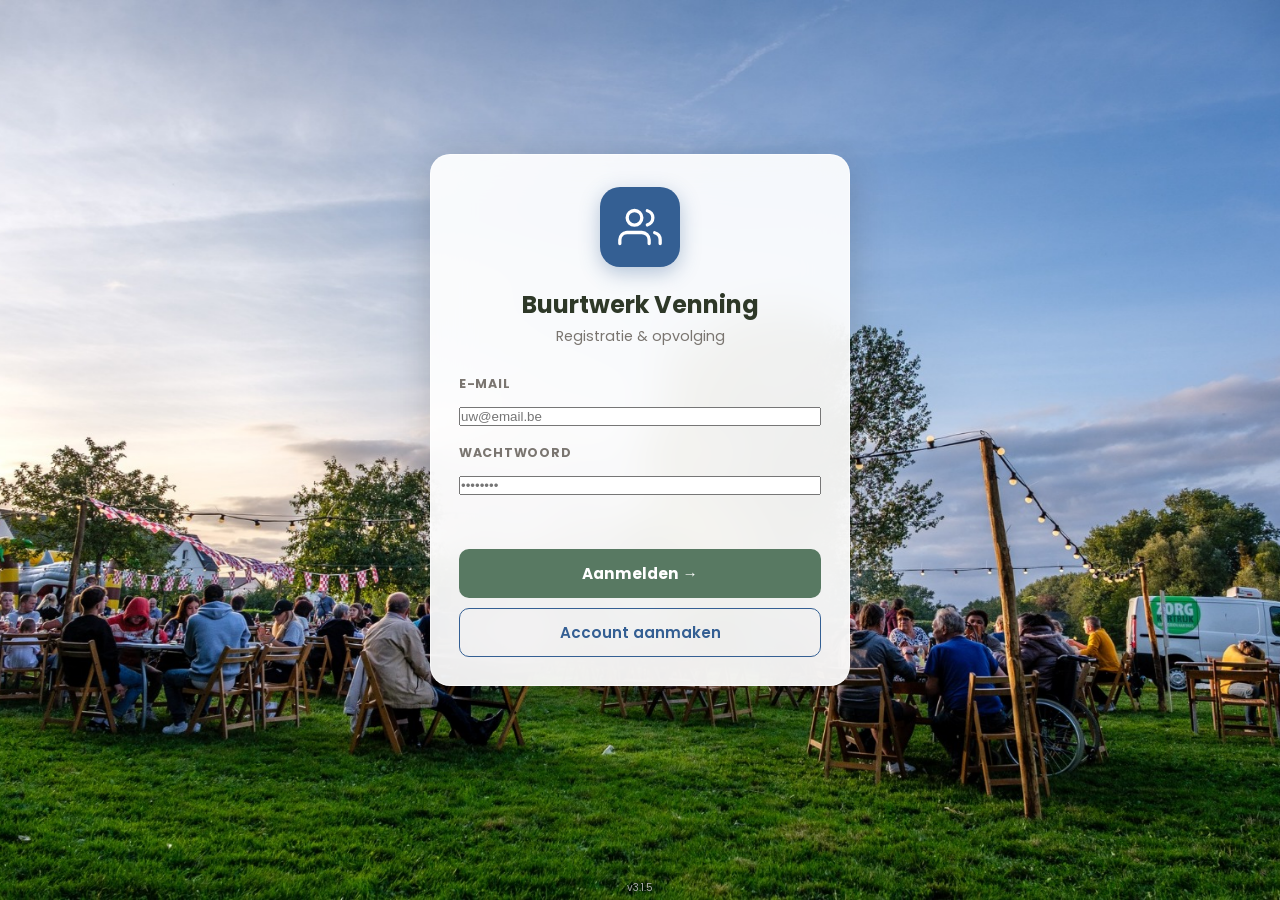
==== commit cb832983: "v3.1.5: permanente Firestore-opslag voor databasebewerkingen gecorrigeerd" ====
--- a/index.html
+++ b/index.html
@@ -17,7 +17,7 @@
 <link rel="manifest" href="manifest.json">
 <link rel="icon" type="image/svg+xml" href="icon.svg">
 <link rel="apple-touch-icon" sizes="180x180" href="icon.svg">
-<link rel="stylesheet" href="style.css?v=3.1.4">
+<link rel="stylesheet" href="style.css?v=3.1.5">
 <script src="https://cdnjs.cloudflare.com/ajax/libs/jspdf/2.5.1/jspdf.umd.min.js"></script>
 <script src="https://cdnjs.cloudflare.com/ajax/libs/html2canvas/1.4.1/html2canvas.min.js"></script>
 <script src="https://unpkg.com/xlsx/dist/xlsx.full.min.js"></script>
@@ -1685,11 +1685,11 @@
   </button>
 </nav>
 
-<script src="app.js?v=3.1.4"></script>
+<script src="app.js?v=3.1.5"></script>
 <script>
   // Versie-check: lege cache en herlaad bij nieuwe versie
   (function() {
-    var CURRENT_VERSION = '3.1.4';
+    var CURRENT_VERSION = '3.1.5';
     var stored = localStorage.getItem('app_version');
     if (stored !== CURRENT_VERSION) {
       localStorage.setItem('app_version', CURRENT_VERSION);
@@ -1736,6 +1736,6 @@
     });
   }
 </script>
-<footer style="text-align:center;padding:4px;font-size:10px;color:#aaa;position:fixed;bottom:0;left:0;right:0;pointer-events:none;">v3.1.4</footer>
+<footer style="text-align:center;padding:4px;font-size:10px;color:#aaa;position:fixed;bottom:0;left:0;right:0;pointer-events:none;">v3.1.5</footer>
 </body>
 </html>
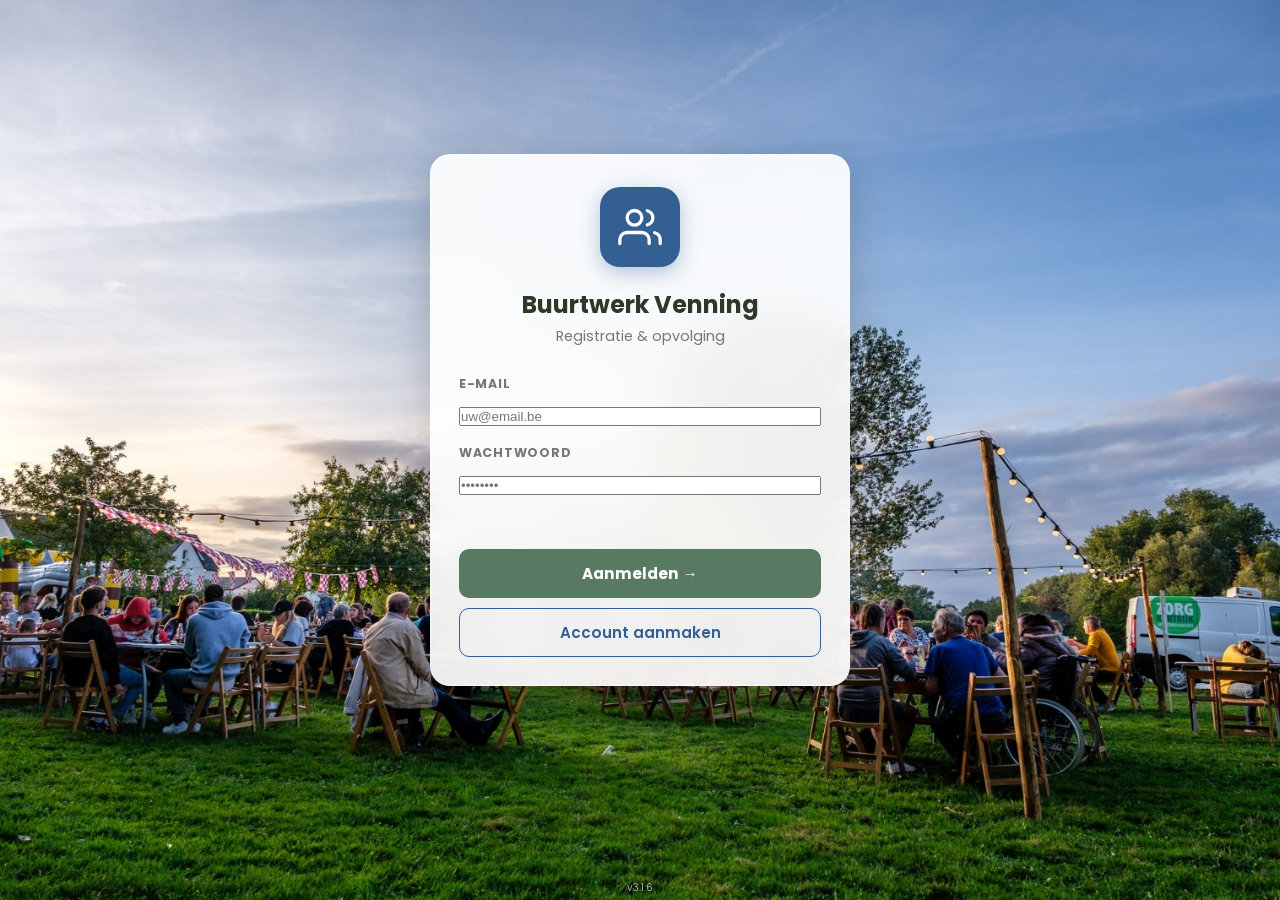
==== commit 9768fed9: "v3.1.6: totale opslagblokkade in app.js opgelost met try-catch foutafhandling" ====
--- a/index.html
+++ b/index.html
@@ -17,7 +17,7 @@
 <link rel="manifest" href="manifest.json">
 <link rel="icon" type="image/svg+xml" href="icon.svg">
 <link rel="apple-touch-icon" sizes="180x180" href="icon.svg">
-<link rel="stylesheet" href="style.css?v=3.1.5">
+<link rel="stylesheet" href="style.css?v=3.1.6">
 <script src="https://cdnjs.cloudflare.com/ajax/libs/jspdf/2.5.1/jspdf.umd.min.js"></script>
 <script src="https://cdnjs.cloudflare.com/ajax/libs/html2canvas/1.4.1/html2canvas.min.js"></script>
 <script src="https://unpkg.com/xlsx/dist/xlsx.full.min.js"></script>
@@ -1685,11 +1685,11 @@
   </button>
 </nav>
 
-<script src="app.js?v=3.1.5"></script>
+<script src="app.js?v=3.1.6"></script>
 <script>
   // Versie-check: lege cache en herlaad bij nieuwe versie
   (function() {
-    var CURRENT_VERSION = '3.1.5';
+    var CURRENT_VERSION = '3.1.6';
     var stored = localStorage.getItem('app_version');
     if (stored !== CURRENT_VERSION) {
       localStorage.setItem('app_version', CURRENT_VERSION);
@@ -1736,6 +1736,6 @@
     });
   }
 </script>
-<footer style="text-align:center;padding:4px;font-size:10px;color:#aaa;position:fixed;bottom:0;left:0;right:0;pointer-events:none;">v3.1.5</footer>
+<footer style="text-align:center;padding:4px;font-size:10px;color:#aaa;position:fixed;bottom:0;left:0;right:0;pointer-events:none;">v3.1.6</footer>
 </body>
 </html>
